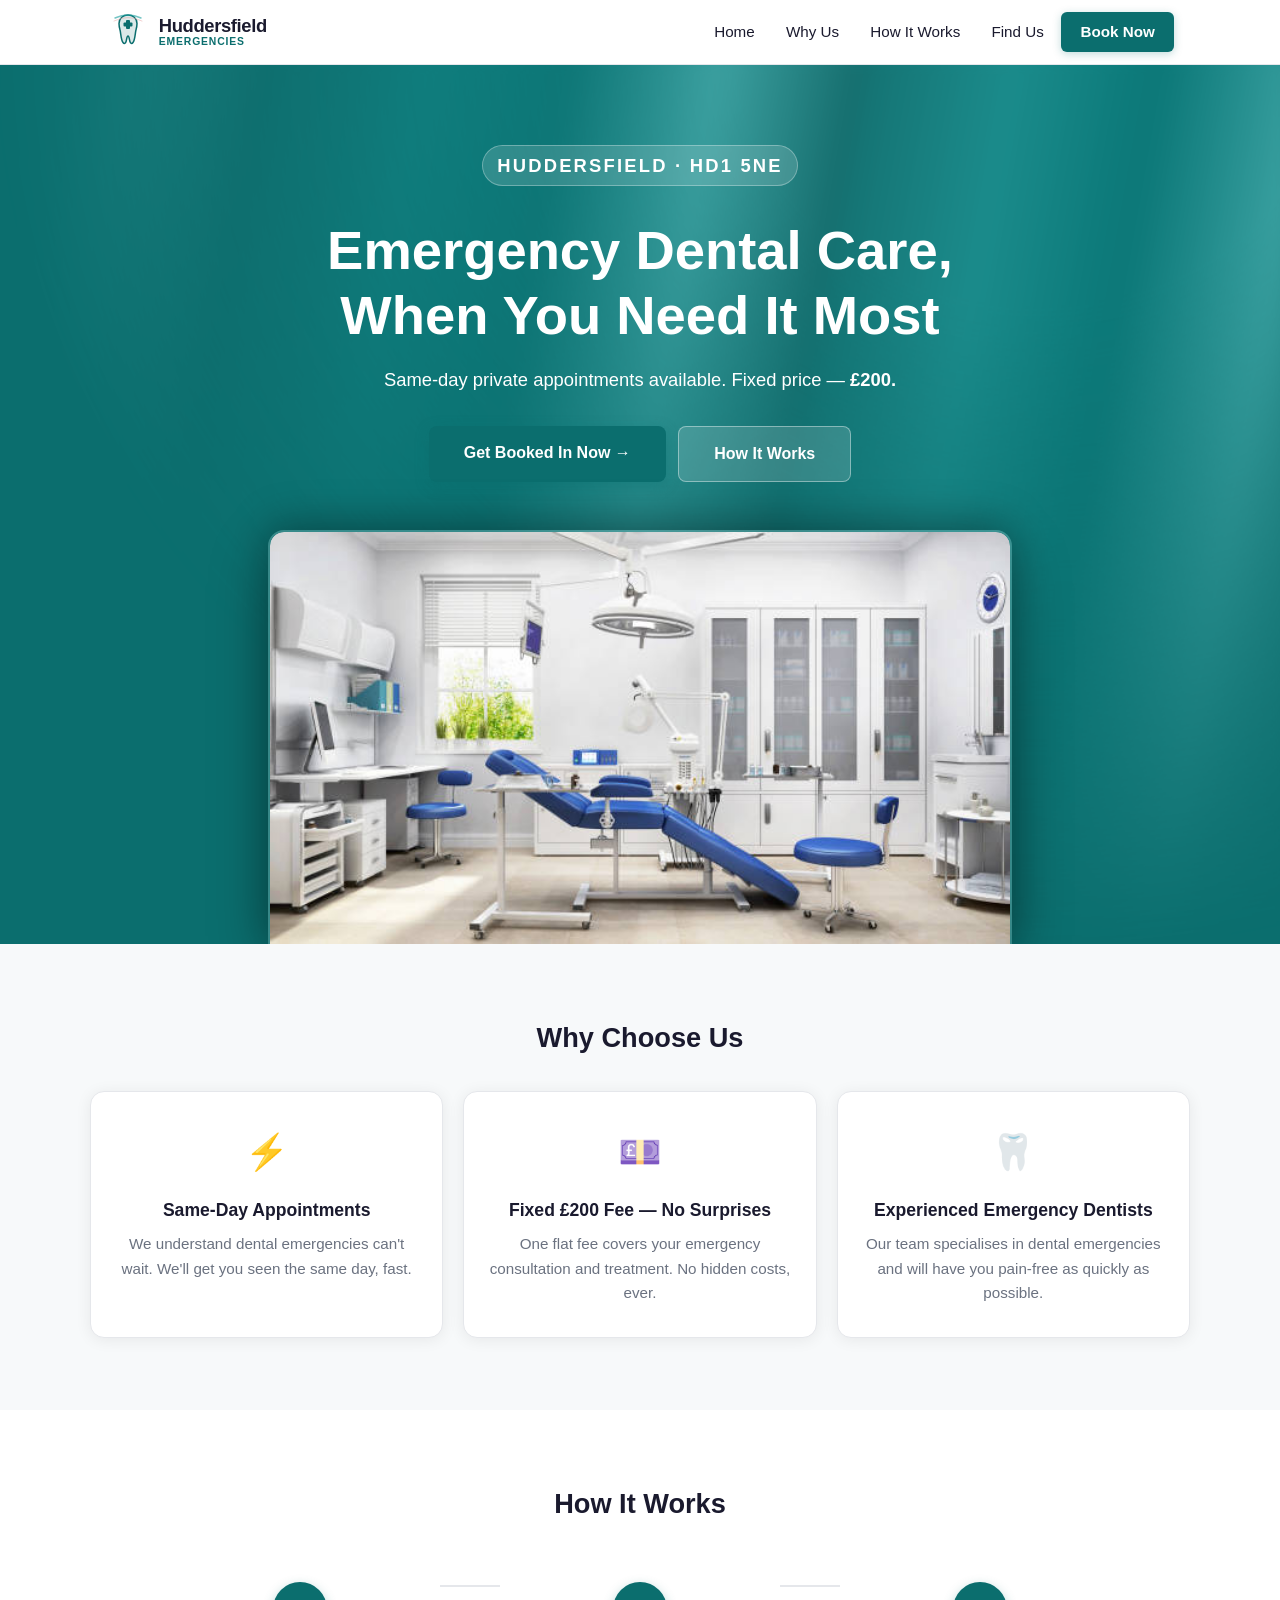
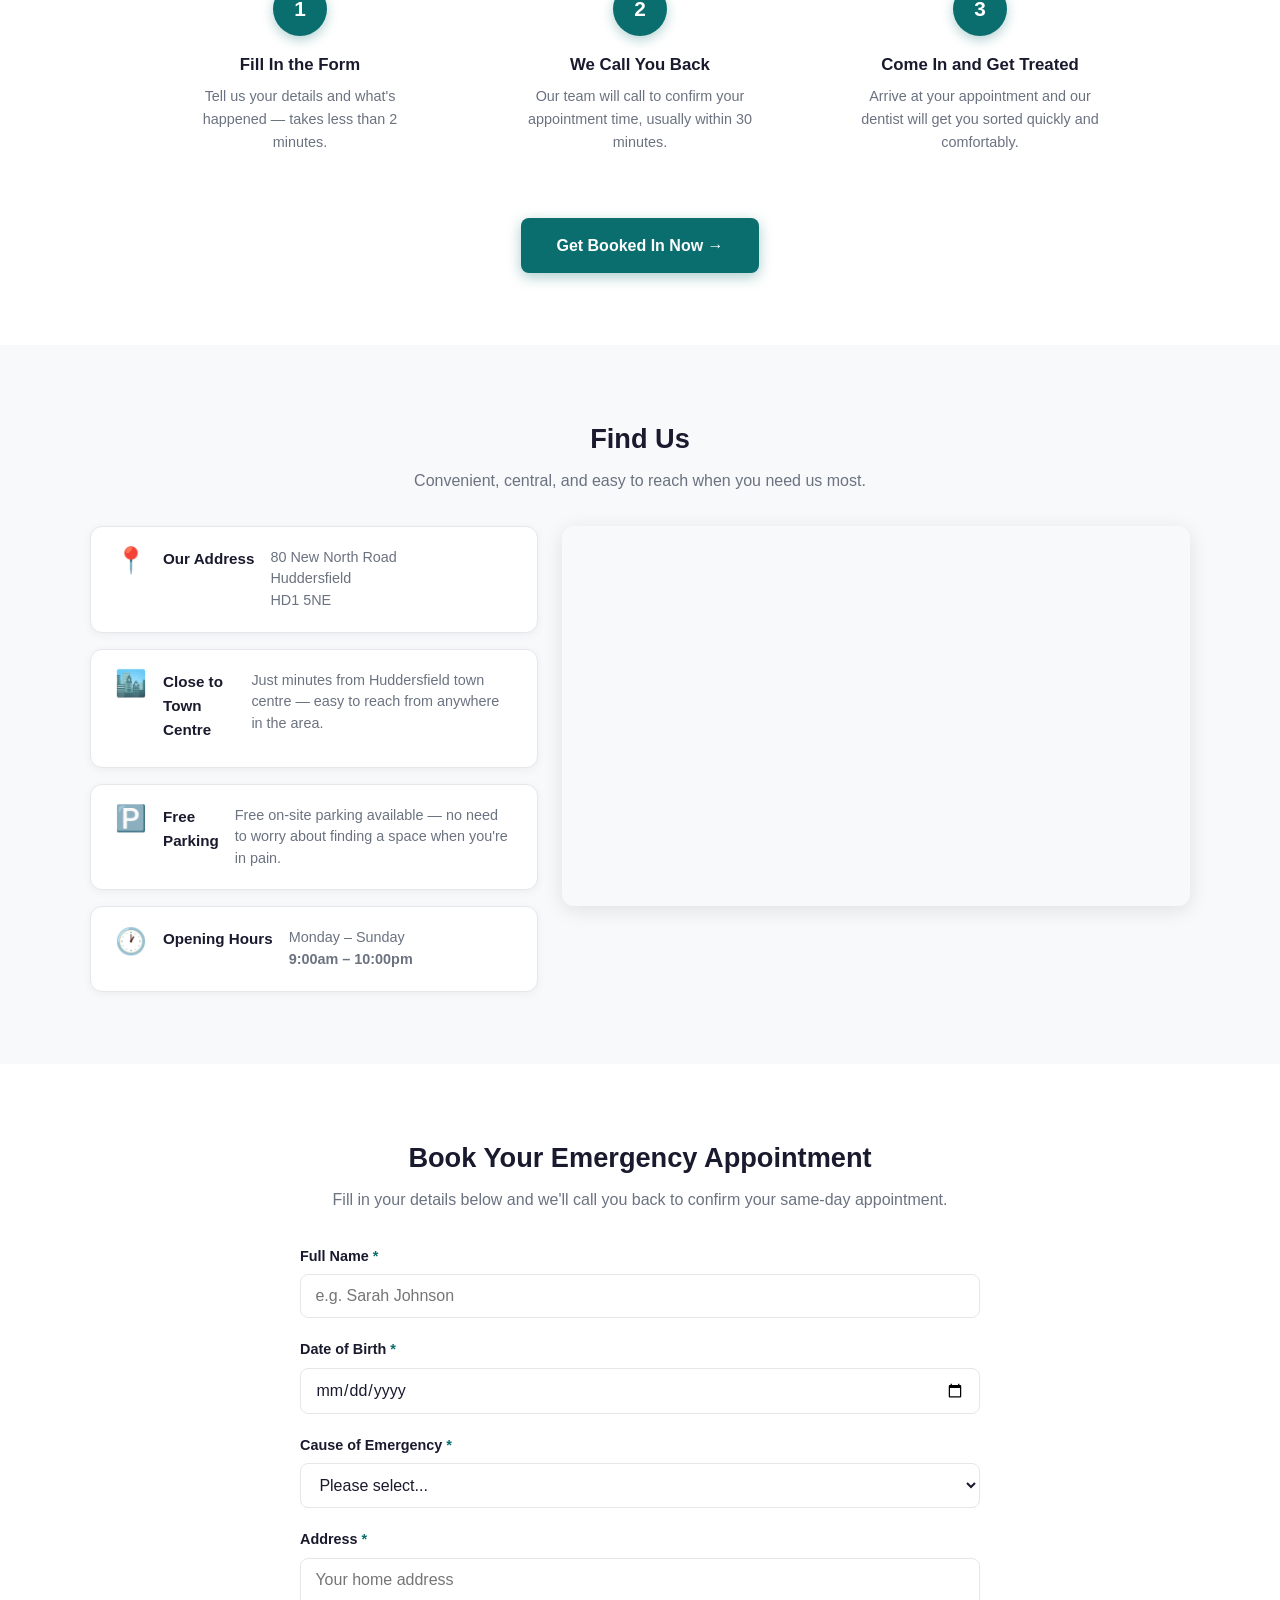
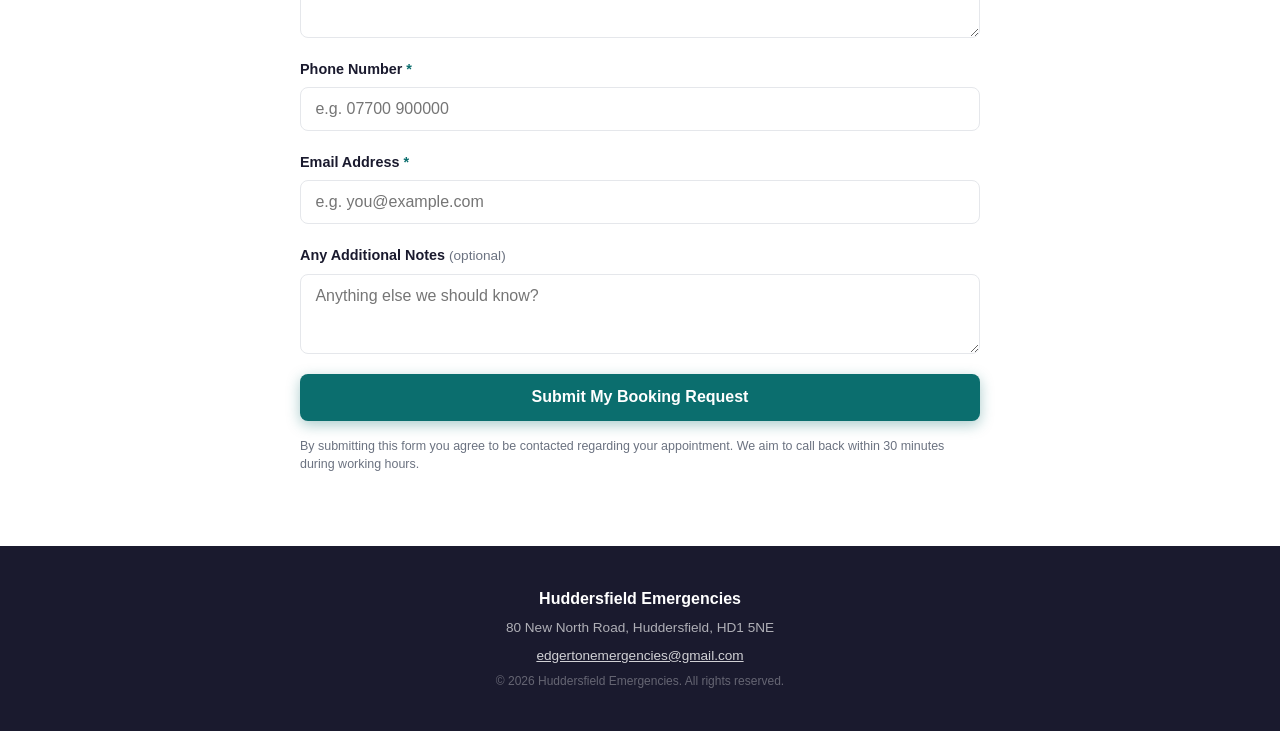
==== index.html @ 837b16f9 "Add Google Analytics G-C5EE9ZNJE4" ====
<!DOCTYPE html>
<html lang="en">
<head>
  <meta charset="UTF-8">
  <meta name="viewport" content="width=device-width, initial-scale=1.0">

  <!-- Primary SEO -->
  <title>Emergency Dentist Huddersfield | Same-Day Appointments | £200 Fixed Fee</title>
  <meta name="description" content="Emergency dentist in Huddersfield available 7 days a week, 9am–10pm. Same-day appointments for toothache, broken teeth, abscesses & more. Fixed £200 fee. Call us now at 80 New North Road, HD1 5NE.">
  <meta name="keywords" content="emergency dentist Huddersfield, toothache Huddersfield, dental emergency Huddersfield, same day dentist Huddersfield, broken tooth Huddersfield, dentist open late Huddersfield, private dentist Huddersfield, dental abscess Huddersfield, dentist weekend Huddersfield, HD1 dentist">
  <meta name="robots" content="index, follow">
  <link rel="canonical" href="https://huddersfieldemergencies.co.uk/">

  <!-- Open Graph (social sharing) -->
  <meta property="og:type" content="website">
  <meta property="og:title" content="Emergency Dentist Huddersfield | Same-Day | £200 Fixed Fee">
  <meta property="og:description" content="Same-day emergency dental appointments in Huddersfield. Open 7 days, 9am–10pm. Fixed £200 fee — no hidden costs. Book online now.">
  <meta property="og:url" content="https://huddersfieldemergencies.co.uk/">
  <meta property="og:site_name" content="Huddersfield Emergencies">
  <meta property="og:locale" content="en_GB">

  <!-- Schema.org structured data — helps Google show rich results -->
  <script type="application/ld+json">
  {
    "@context": "https://schema.org",
    "@type": "Dentist",
    "name": "Huddersfield Emergencies",
    "description": "Same-day private emergency dental appointments in Huddersfield. Fixed £200 fee. Open 7 days a week, 9am to 10pm.",
    "url": "https://huddersfieldemergencies.co.uk",
    "telephone": "",
    "email": "edgertonemergencies@gmail.com",
    "priceRange": "£200",
    "address": {
      "@type": "PostalAddress",
      "streetAddress": "80 New North Road",
      "addressLocality": "Huddersfield",
      "postalCode": "HD1 5NE",
      "addressCountry": "GB"
    },
    "geo": {
      "@type": "GeoCoordinates",
      "latitude": 53.6481,
      "longitude": -1.7837
    },
    "openingHoursSpecification": [
      {
        "@type": "OpeningHoursSpecification",
        "dayOfWeek": ["Monday","Tuesday","Wednesday","Thursday","Friday","Saturday","Sunday"],
        "opens": "09:00",
        "closes": "22:00"
      }
    ],
    "areaServed": {
      "@type": "City",
      "name": "Huddersfield"
    },
    "medicalSpecialty": "Dentistry",
    "availableService": [
      {"@type": "MedicalTherapy", "name": "Emergency Dental Appointment"},
      {"@type": "MedicalTherapy", "name": "Toothache Treatment"},
      {"@type": "MedicalTherapy", "name": "Broken Tooth Repair"},
      {"@type": "MedicalTherapy", "name": "Dental Abscess Treatment"},
      {"@type": "MedicalTherapy", "name": "Lost Filling Replacement"},
      {"@type": "MedicalTherapy", "name": "Knocked Out Tooth Treatment"}
    ]
  }
  </script>

  <!-- Google Analytics -->
  <script async src="https://www.googletagmanager.com/gtag/js?id=G-C5EE9ZNJE4"></script>
  <script>
    window.dataLayer = window.dataLayer || [];
    function gtag(){dataLayer.push(arguments);}
    gtag('js', new Date());
    gtag('config', 'G-C5EE9ZNJE4');
  </script>

  <link rel="stylesheet" href="css/style.css">
</head>
<body>

  <!-- STICKY NAV -->
  <header class="site-nav" id="site-nav">
    <div class="nav-inner">
      <a href="#home" class="nav-logo" aria-label="Huddersfield Emergencies home">
        <span class="logo-mark" aria-hidden="true">
          <svg width="44" height="44" viewBox="0 0 44 44" fill="none" xmlns="http://www.w3.org/2000/svg">
            <path d="M22 5C17.2 5 13 8.2 13 13.5C13 16.5 13.6 18.4 14.2 20.8C14.8 23.2 15 30 17 32.5C18.2 34.1 19.5 33.5 20.1 31.5C20.7 29.5 20.8 26 22 26C23.2 26 23.3 29.5 23.9 31.5C24.5 33.5 25.8 34.1 27 32.5C29 30 29.2 23.2 29.8 20.8C30.4 18.4 31 16.5 31 13.5C31 8.2 26.8 5 22 5Z" fill="#0B6E6E" opacity="0.15"/>
            <path d="M22 5C17.2 5 13 8.2 13 13.5C13 16.5 13.6 18.4 14.2 20.8C14.8 23.2 15 30 17 32.5C18.2 34.1 19.5 33.5 20.1 31.5C20.7 29.5 20.8 26 22 26C23.2 26 23.3 29.5 23.9 31.5C24.5 33.5 25.8 34.1 27 32.5C29 30 29.2 23.2 29.8 20.8C30.4 18.4 31 16.5 31 13.5C31 8.2 26.8 5 22 5Z" stroke="#0B6E6E" stroke-width="1.5" stroke-linejoin="round" fill="none"/>
            <rect x="20" y="10" width="4" height="9" rx="1" fill="#0B6E6E"/>
            <rect x="17.5" y="12.5" width="9" height="4" rx="1" fill="#0B6E6E"/>
            <path d="M9 8 Q22 2 35 8" stroke="#1a9e9e" stroke-width="1.5" fill="none" stroke-linecap="round" opacity="0.6"/>
            <path d="M8 11 Q22 4 36 11" stroke="#e8a4a4" stroke-width="1" fill="none" stroke-linecap="round" opacity="0.5"/>
          </svg>
        </span>
        <span class="logo-text">
          <span class="logo-main">Huddersfield</span>
          <span class="logo-sub">Emergencies</span>
        </span>
      </a>
      <button class="hamburger" aria-label="Open menu" aria-expanded="false" aria-controls="nav-links">
        <span></span><span></span><span></span>
      </button>
      <nav id="nav-links" class="nav-links" aria-label="Main navigation">
        <ul>
          <li><a href="#home">Home</a></li>
          <li><a href="#why-us">Why Us</a></li>
          <li><a href="#how-it-works">How It Works</a></li>
          <li><a href="#find-us">Find Us</a></li>
          <li><a href="#book" class="nav-cta">Book Now</a></li>
        </ul>
      </nav>
    </div>
  </header>

  <!-- HERO -->
  <section class="hero" id="home" aria-labelledby="hero-heading">
    <div class="aurora" aria-hidden="true"></div>
    <div class="hero-content">
      <p class="hero-badge hero-anim hero-anim--1">Huddersfield · HD1 5NE</p>
      <h1 id="hero-heading" class="hero-anim hero-anim--2">Emergency Dental Care,<br>When You Need It Most</h1>
      <p class="hero-anim hero-anim--3">Same-day private appointments available. Fixed price — <strong>£200.</strong></p>
      <div class="hero-actions hero-anim hero-anim--4">
        <a href="#book" class="btn-primary">Get Booked In Now →</a>
        <a href="#how-it-works" class="btn-secondary">How It Works</a>
      </div>
      <div class="hero-preview hero-anim hero-anim--5" aria-hidden="true">
        <div class="hero-preview-inner">
          <img src="clinic.jpg.jpg" alt="" class="hero-preview-img" loading="eager">
          <div class="hero-preview-fade"></div>
        </div>
      </div>
    </div>
  </section>

  <!-- WHY CHOOSE US -->
  <section class="section bg-light" id="why-us" aria-labelledby="why-heading">
    <div class="container">
      <h2 id="why-heading" class="section-heading">Why Choose Us</h2>
      <div class="card-grid">
        <article class="card">
          <div class="card-icon">⚡</div>
          <h3>Same-Day Appointments</h3>
          <p>We understand dental emergencies can't wait. We'll get you seen the same day, fast.</p>
        </article>
        <article class="card">
          <div class="card-icon">💷</div>
          <h3>Fixed £200 Fee — No Surprises</h3>
          <p>One flat fee covers your emergency consultation and treatment. No hidden costs, ever.</p>
        </article>
        <article class="card">
          <div class="card-icon">🦷</div>
          <h3>Experienced Emergency Dentists</h3>
          <p>Our team specialises in dental emergencies and will have you pain-free as quickly as possible.</p>
        </article>
      </div>
    </div>
  </section>

  <!-- HOW IT WORKS -->
  <section class="section" id="how-it-works" aria-labelledby="how-heading">
    <div class="container">
      <h2 id="how-heading" class="section-heading">How It Works</h2>
      <div class="steps">
        <div class="step">
          <div class="step-number">1</div>
          <h3>Fill In the Form</h3>
          <p>Tell us your details and what's happened — takes less than 2 minutes.</p>
        </div>
        <div class="step-divider" aria-hidden="true"></div>
        <div class="step">
          <div class="step-number">2</div>
          <h3>We Call You Back</h3>
          <p>Our team will call to confirm your appointment time, usually within 30 minutes.</p>
        </div>
        <div class="step-divider" aria-hidden="true"></div>
        <div class="step">
          <div class="step-number">3</div>
          <h3>Come In and Get Treated</h3>
          <p>Arrive at your appointment and our dentist will get you sorted quickly and comfortably.</p>
        </div>
      </div>
      <div class="how-cta">
        <a href="#book" class="btn-primary">Get Booked In Now →</a>
      </div>
    </div>
  </section>

  <!-- FIND US -->
  <section class="section bg-light" id="find-us" aria-labelledby="location-heading">
    <div class="container">
      <h2 id="location-heading" class="section-heading">Find Us</h2>
      <p class="section-sub">Convenient, central, and easy to reach when you need us most.</p>
      <div class="location-grid">
        <div class="location-info">
          <div class="location-card">
            <div class="location-icon">📍</div>
            <h3>Our Address</h3>
            <p>80 New North Road<br>Huddersfield<br>HD1 5NE</p>
          </div>
          <div class="location-card">
            <div class="location-icon">🏙️</div>
            <h3>Close to Town Centre</h3>
            <p>Just minutes from Huddersfield town centre — easy to reach from anywhere in the area.</p>
          </div>
          <div class="location-card">
            <div class="location-icon">🅿️</div>
            <h3>Free Parking</h3>
            <p>Free on-site parking available — no need to worry about finding a space when you're in pain.</p>
          </div>
          <div class="location-card">
            <div class="location-icon">🕐</div>
            <h3>Opening Hours</h3>
            <p>Monday – Sunday<br><strong>9:00am – 10:00pm</strong></p>
          </div>
        </div>
        <div class="location-map">
          <iframe
            src="https://www.google.com/maps/embed?pb=!1m18!1m12!1m3!1d2356.5!2d-1.7837!3d53.6481!2m3!1f0!2f0!3f0!3m2!1i1024!2i768!4f13.1!3m3!1m2!1s0x0%3A0x0!2s80+New+North+Rd%2C+Huddersfield+HD1+5NE!5e0!3m2!1sen!2suk!4v1"
            width="100%"
            height="100%"
            style="border:0;border-radius:12px;"
            allowfullscreen=""
            loading="lazy"
            referrerpolicy="no-referrer-when-downgrade"
            title="Map showing 80 New North Road, Huddersfield HD1 5NE"
            aria-label="Google map of our location at 80 New North Road, Huddersfield">
          </iframe>
        </div>
      </div>
    </div>
  </section>

  <!-- BOOKING FORM -->
  <section class="section" id="book" aria-labelledby="book-heading">
    <div class="container container--narrow">
      <h2 id="book-heading" class="section-heading">Book Your Emergency Appointment</h2>
      <p class="section-sub">Fill in your details below and we'll call you back to confirm your same-day appointment.</p>

      <form class="booking-form" id="booking-form" action="https://formspree.io/f/xkoaqgnz" method="POST" novalidate>
        <input type="hidden" name="_subject" value="New Emergency Dental Booking Request">

        <div class="form-group">
          <label for="full-name">Full Name <span class="required" aria-hidden="true">*</span></label>
          <input type="text" id="full-name" name="full-name" required autocomplete="name" placeholder="e.g. Sarah Johnson">
        </div>

        <div class="form-group">
          <label for="dob">Date of Birth <span class="required" aria-hidden="true">*</span></label>
          <input type="date" id="dob" name="dob" required>
        </div>

        <div class="form-group">
          <label for="emergency-cause">Cause of Emergency <span class="required" aria-hidden="true">*</span></label>
          <select id="emergency-cause" name="emergency-cause" required>
            <option value="" disabled selected>Please select...</option>
            <option value="toothache">Severe Toothache</option>
            <option value="broken">Broken / Chipped Tooth</option>
            <option value="filling">Lost Filling or Crown</option>
            <option value="knocked-out">Knocked Out Tooth</option>
            <option value="abscess">Swollen Jaw or Abscess</option>
            <option value="bleeding">Bleeding Gums</option>
            <option value="other">Other</option>
          </select>
        </div>

        <div class="form-group">
          <label for="address">Address <span class="required" aria-hidden="true">*</span></label>
          <textarea id="address" name="address" required rows="3" placeholder="Your home address"></textarea>
        </div>

        <div class="form-group">
          <label for="phone">Phone Number <span class="required" aria-hidden="true">*</span></label>
          <input type="tel" id="phone" name="phone" required autocomplete="tel" placeholder="e.g. 07700 900000">
        </div>

        <div class="form-group">
          <label for="email">Email Address <span class="required" aria-hidden="true">*</span></label>
          <input type="email" id="email" name="email" required autocomplete="email" placeholder="e.g. you@example.com">
        </div>

        <div class="form-group">
          <label for="notes">Any Additional Notes <span class="optional">(optional)</span></label>
          <textarea id="notes" name="notes" rows="3" placeholder="Anything else we should know?"></textarea>
        </div>

        <button type="submit" class="btn-primary btn-full">Submit My Booking Request</button>

        <p class="form-small-print">By submitting this form you agree to be contacted regarding your appointment. We aim to call back within 30 minutes during working hours.</p>
      </form>

      <div class="form-success" id="form-success" hidden aria-live="polite">
        <div class="success-icon">✅</div>
        <h3>Thank you!</h3>
        <p>We'll call you back shortly to confirm your appointment. See you at 80 New North Road, HD1 5NE.</p>
      </div>
    </div>
  </section>

  <!-- FOOTER -->
  <footer class="site-footer">
    <div class="container">
      <p class="footer-logo">Huddersfield Emergencies</p>
      <p>80 New North Road, Huddersfield, HD1 5NE</p>
      <p><a href="mailto:edgertonemergencies@gmail.com">edgertonemergencies@gmail.com</a></p>
      <p class="footer-copy">© 2026 Huddersfield Emergencies. All rights reserved.</p>
    </div>
  </footer>

  <script src="js/main.js"></script>
</body>
</html>
---- css/style.css ----
/* ===================================================
   Edgerton Dental Emergencies — Stylesheet
   Mobile-first, no build tools
   =================================================== */

:root {
  --teal:        #0B6E6E;
  --teal-light:  #0E8A8A;
  --teal-dark:   #095858;
  --white:       #fff;
  --charcoal:    #1A1A2E;
  --gray:        #6B7280;
  --light:       #F7F9FA;
  --border:      #E5E7EB;
}

/* Reset */
*, *::before, *::after { box-sizing: border-box; margin: 0; padding: 0; }

html { scroll-behavior: smooth; font-size: 16px; }

body {
  font-family: -apple-system, BlinkMacSystemFont, "Segoe UI", Roboto, "Helvetica Neue", Arial, sans-serif;
  color: var(--charcoal);
  background: var(--white);
  line-height: 1.6;
}

a { color: var(--teal); text-decoration: none; }
a:hover { text-decoration: underline; }

img { max-width: 100%; height: auto; display: block; }

/* ---- Sticky Nav ---- */
.site-nav {
  position: sticky;
  top: 0;
  z-index: 100;
  background: var(--white);
  border-bottom: 1px solid var(--border);
  transition: box-shadow 0.2s;
}

.site-nav.scrolled { box-shadow: 0 2px 16px rgba(0,0,0,0.10); }

.nav-inner {
  display: flex;
  align-items: center;
  justify-content: space-between;
  max-width: 1100px;
  margin: 0 auto;
  padding: 0 1rem;
  min-height: 64px;
}

/* ---- Logo ---- */
.nav-logo {
  display: flex;
  align-items: center;
  gap: 0.55rem;
  text-decoration: none;
  flex-shrink: 0;
}

.nav-logo:hover { text-decoration: none; }

.logo-mark {
  display: flex;
  align-items: center;
  flex-shrink: 0;
}

.logo-text {
  display: flex;
  flex-direction: column;
  line-height: 1.1;
}

.logo-main {
  font-size: 1.15rem;
  font-weight: 800;
  color: var(--charcoal);
  letter-spacing: -0.02em;
}

.logo-sub {
  font-size: 0.65rem;
  font-weight: 600;
  color: var(--teal);
  letter-spacing: 0.08em;
  text-transform: uppercase;
}

/* Hamburger */
.hamburger {
  display: flex;
  flex-direction: column;
  justify-content: space-between;
  width: 26px;
  height: 18px;
  background: none;
  border: none;
  cursor: pointer;
  padding: 0;
}

.hamburger span {
  display: block;
  width: 100%;
  height: 2px;
  background: var(--charcoal);
  border-radius: 2px;
  transition: opacity 0.2s;
}

/* Mobile nav */
.nav-links {
  display: none;
  position: absolute;
  top: 64px;
  left: 0;
  right: 0;
  background: var(--white);
  border-bottom: 1px solid var(--border);
  box-shadow: 0 4px 12px rgba(0,0,0,0.08);
}

.site-nav.nav-open .nav-links { display: block; }

.nav-links ul {
  list-style: none;
  display: flex;
  flex-direction: column;
}

.nav-links li a {
  display: block;
  padding: 0.85rem 1.5rem;
  color: var(--charcoal);
  font-size: 0.95rem;
  border-bottom: 1px solid var(--border);
}

.nav-links li a:hover { background: var(--light); text-decoration: none; }

.nav-links li a.nav-cta {
  color: var(--teal);
  font-weight: 700;
}

/* ---- Buttons ---- */
.btn-primary {
  display: inline-block;
  background: var(--teal);
  color: var(--white);
  padding: 0.9rem 2.2rem;
  border-radius: 8px;
  font-size: 1rem;
  font-weight: 700;
  text-decoration: none;
  border: none;
  cursor: pointer;
  transition: background 0.2s, transform 0.15s, box-shadow 0.2s;
  box-shadow: 0 4px 14px rgba(11,110,110,0.35);
}

.btn-primary:hover {
  background: var(--teal-dark);
  text-decoration: none;
  transform: translateY(-2px);
  box-shadow: 0 6px 20px rgba(11,110,110,0.45);
}

.btn-full { width: 100%; text-align: center; }

/* ---- Aurora Hero ---- */
@keyframes aurora-shift {
  0%   { background-position: 0% 50%, 0% 50%; }
  50%  { background-position: 100% 50%, 100% 50%; }
  100% { background-position: 0% 50%, 0% 50%; }
}

@keyframes hero-fade-up {
  from { opacity: 0; transform: translateY(22px); }
  to   { opacity: 1; transform: translateY(0); }
}

.hero {
  position: relative;
  background: var(--teal);
  color: var(--white);
  display: flex;
  align-items: center;
  justify-content: center;
  text-align: center;
  padding: 5rem 1.5rem 0;
  overflow: hidden;
}

.aurora {
  position: absolute;
  inset: -20px;
  background-image:
    repeating-linear-gradient(
      100deg,
      rgba(255,255,255,0.07) 0%,
      rgba(255,255,255,0.07) 7%,
      transparent 10%,
      transparent 12%,
      rgba(255,255,255,0.07) 16%
    ),
    repeating-linear-gradient(
      100deg,
      #0B6E6E 10%,
      #1a9e9e 15%,
      #0d8080 20%,
      #5bc8c8 25%,
      #0a5f5f 30%
    );
  background-size: 300% 300%, 200% 200%;
  animation: aurora-shift 18s ease infinite;
  opacity: 0.55;
  filter: blur(12px);
  mask-image: radial-gradient(ellipse at 80% 0%, black 20%, transparent 70%);
  -webkit-mask-image: radial-gradient(ellipse at 80% 0%, black 20%, transparent 70%);
  pointer-events: none;
}

.hero-content {
  position: relative;
  z-index: 1;
  max-width: 760px;
  width: 100%;
}

/* Staggered fade-up animations */
.hero-anim {
  opacity: 0;
  animation: hero-fade-up 0.6s ease forwards;
}
.hero-anim--1 { animation-delay: 0.05s; }
.hero-anim--2 { animation-delay: 0.2s; }
.hero-anim--3 { animation-delay: 0.35s; }
.hero-anim--4 { animation-delay: 0.5s; }
.hero-anim--5 { animation-delay: 0.65s; }

.hero-badge {
  display: inline-block;
  font-size: 0.75rem;
  font-weight: 700;
  letter-spacing: 0.12em;
  text-transform: uppercase;
  background: rgba(255,255,255,0.15);
  border: 1px solid rgba(255,255,255,0.3);
  border-radius: 999px;
  padding: 0.3rem 0.9rem;
  margin-bottom: 1.25rem;
}

.hero h1 {
  font-size: 2.1rem;
  line-height: 1.2;
  margin-bottom: 1rem;
  font-weight: 800;
}

.hero > .hero-content > p,
.hero-content > p:not(.hero-badge) {
  font-size: 1.15rem;
  opacity: 0.92;
  margin-bottom: 2rem;
}

.hero strong { font-weight: 800; }

.hero-actions {
  display: flex;
  flex-wrap: wrap;
  gap: 0.75rem;
  justify-content: center;
  margin-bottom: 3rem;
}

.btn-secondary {
  display: inline-block;
  background: rgba(255,255,255,0.15);
  color: var(--white);
  padding: 0.9rem 2.2rem;
  border-radius: 8px;
  font-size: 1rem;
  font-weight: 700;
  text-decoration: none;
  border: 1.5px solid rgba(255,255,255,0.4);
  cursor: pointer;
  transition: background 0.2s, transform 0.15s;
  backdrop-filter: blur(4px);
}

.btn-secondary:hover {
  background: rgba(255,255,255,0.25);
  text-decoration: none;
  transform: translateY(-2px);
}

/* Hero preview image */
.hero-preview {
  width: calc(100% + 3rem);
  margin-left: -1.5rem;
  margin-right: -1.5rem;
  padding: 0 1rem;
}

.hero-preview-inner {
  position: relative;
  border: 2px solid rgba(255,255,255,0.18);
  border-bottom: none;
  border-radius: 16px 16px 0 0;
  overflow: hidden;
  box-shadow:
    0 -8px 40px rgba(0,0,0,0.25),
    0 20px 60px rgba(0,0,0,0.3);
}

.hero-preview-img {
  width: 100%;
  height: auto;
  display: block;
  border-radius: 14px 14px 0 0;
}

.hero-preview-fade {
  position: absolute;
  inset-x: 0;
  bottom: 0;
  height: 55%;
  background: linear-gradient(to top, var(--teal) 0%, transparent 100%);
}

/* ---- Sections ---- */
.section { padding: 4.5rem 1rem; }
.bg-light { background: var(--light); }

.container { max-width: 1100px; margin: 0 auto; }
.container--narrow { max-width: 680px; }

.section-heading {
  font-size: 1.7rem;
  font-weight: 800;
  color: var(--charcoal);
  text-align: center;
  margin-bottom: 0.5rem;
}

.section-sub {
  text-align: center;
  color: var(--gray);
  margin-bottom: 2rem;
  font-size: 1rem;
}

/* ---- Cards ---- */
.card-grid {
  display: grid;
  grid-template-columns: 1fr;
  gap: 1.25rem;
  margin-top: 2rem;
}

.card {
  background: var(--white);
  border-radius: 14px;
  padding: 2rem 1.5rem;
  box-shadow: 0 2px 16px rgba(0,0,0,0.07);
  transition: transform 0.2s, box-shadow 0.2s;
  text-align: center;
  border: 1px solid var(--border);
}

.card:hover {
  transform: translateY(-5px);
  box-shadow: 0 10px 28px rgba(0,0,0,0.11);
}

.card-icon { font-size: 2.2rem; margin-bottom: 1rem; }

.card h3 {
  font-size: 1.1rem;
  font-weight: 700;
  margin-bottom: 0.5rem;
  color: var(--charcoal);
}

.card p { color: var(--gray); font-size: 0.95rem; }

/* ---- Steps ---- */
.steps {
  display: flex;
  flex-direction: column;
  align-items: center;
  margin-top: 2rem;
}

.step {
  text-align: center;
  max-width: 280px;
  padding: 1.5rem 1rem;
}

.step-number {
  width: 54px;
  height: 54px;
  background: var(--teal);
  color: var(--white);
  border-radius: 50%;
  display: flex;
  align-items: center;
  justify-content: center;
  font-size: 1.3rem;
  font-weight: 800;
  margin: 0 auto 1rem;
  box-shadow: 0 4px 12px rgba(11,110,110,0.3);
}

.step h3 {
  font-size: 1.05rem;
  font-weight: 700;
  margin-bottom: 0.4rem;
  color: var(--charcoal);
}

.step p { color: var(--gray); font-size: 0.9rem; }

.step-divider {
  width: 2px;
  height: 36px;
  background: var(--border);
}

.how-cta { text-align: center; margin-top: 2.5rem; }

/* ---- Location Section ---- */
.location-grid {
  display: grid;
  grid-template-columns: 1fr;
  gap: 1.5rem;
  margin-top: 2rem;
}

.location-info {
  display: flex;
  flex-direction: column;
  gap: 1rem;
}

.location-card {
  background: var(--white);
  border: 1px solid var(--border);
  border-radius: 12px;
  padding: 1.25rem 1.5rem;
  display: flex;
  align-items: flex-start;
  gap: 1rem;
  box-shadow: 0 2px 10px rgba(0,0,0,0.05);
}

.location-icon {
  font-size: 1.6rem;
  flex-shrink: 0;
  line-height: 1;
  margin-top: 0.1rem;
}

.location-card h3 {
  font-size: 0.95rem;
  font-weight: 700;
  color: var(--charcoal);
  margin-bottom: 0.25rem;
}

.location-card p {
  font-size: 0.9rem;
  color: var(--gray);
  line-height: 1.5;
}

.location-map {
  height: 320px;
  border-radius: 12px;
  overflow: hidden;
  box-shadow: 0 4px 20px rgba(0,0,0,0.1);
}

.location-map iframe { display: block; }

/* ---- Booking Form ---- */
.booking-form { margin-top: 2rem; }

.form-group {
  display: flex;
  flex-direction: column;
  margin-bottom: 1.25rem;
}

.form-group label {
  font-size: 0.9rem;
  font-weight: 600;
  color: var(--charcoal);
  margin-bottom: 0.4rem;
}

.required { color: var(--teal); }
.optional { color: var(--gray); font-weight: 400; font-size: 0.85rem; }

.form-group input,
.form-group select,
.form-group textarea {
  border: 1.5px solid var(--border);
  border-radius: 8px;
  padding: 0.75rem 0.9rem;
  font-size: 1rem;
  color: var(--charcoal);
  background: var(--white);
  font-family: inherit;
  transition: border-color 0.15s, box-shadow 0.15s;
  width: 100%;
}

.form-group input:focus,
.form-group select:focus,
.form-group textarea:focus {
  outline: none;
  border-color: var(--teal);
  box-shadow: 0 0 0 3px rgba(11,110,110,0.12);
}

.form-group textarea { resize: vertical; }

.form-small-print {
  font-size: 0.78rem;
  color: var(--gray);
  margin-top: 1rem;
  line-height: 1.5;
}

/* Success message */
.form-success {
  text-align: center;
  padding: 3rem 1rem;
}

.success-icon { font-size: 3rem; margin-bottom: 1rem; }

.form-success h3 {
  font-size: 1.5rem;
  font-weight: 700;
  color: var(--teal);
  margin-bottom: 0.5rem;
}

.form-success p { color: var(--gray); }

/* ---- Footer ---- */
.site-footer {
  background: var(--charcoal);
  color: rgba(255,255,255,0.65);
  text-align: center;
  padding: 2.5rem 1rem;
  font-size: 0.85rem;
}

.footer-logo {
  font-size: 1rem;
  font-weight: 700;
  color: var(--white);
  margin-bottom: 0.35rem;
}

.site-footer p + p { margin-top: 0.35rem; }

.footer-copy {
  margin-top: 1rem;
  font-size: 0.75rem;
  opacity: 0.5;
}

.site-footer a {
  color: rgba(255,255,255,0.8);
  text-decoration: underline;
}

.site-footer a:hover { color: var(--white); }

/* =========================================
   Desktop — min-width: 768px
   ========================================= */
@media (min-width: 768px) {

  .hamburger { display: none; }

  .nav-links {
    display: block;
    position: static;
    border: none;
    box-shadow: none;
    background: transparent;
  }

  .nav-links ul {
    flex-direction: row;
    align-items: center;
    gap: 0.25rem;
  }

  .nav-links li a {
    padding: 0.5rem 0.85rem;
    border: none;
    border-radius: 6px;
  }

  .nav-links li a:hover { background: var(--light); }

  .nav-links li a.nav-cta {
    background: var(--teal);
    color: var(--white);
    padding: 0.5rem 1.2rem;
    border-radius: 6px;
    box-shadow: 0 2px 8px rgba(11,110,110,0.25);
  }

  .nav-links li a.nav-cta:hover { background: var(--teal-dark); }

  .hero h1 { font-size: 3.4rem; }

  .hero-preview {
    width: calc(100% + 3rem);
    padding: 0 2rem;
  }

  .card-grid { grid-template-columns: repeat(3, 1fr); }

  .location-grid {
    grid-template-columns: 1fr 1.4fr;
    align-items: start;
  }

  .location-map { height: 380px; }

  .steps {
    flex-direction: row;
    align-items: flex-start;
    justify-content: center;
  }

  .step-divider {
    width: 60px;
    height: 2px;
    margin-top: 27px;
    align-self: flex-start;
  }
}
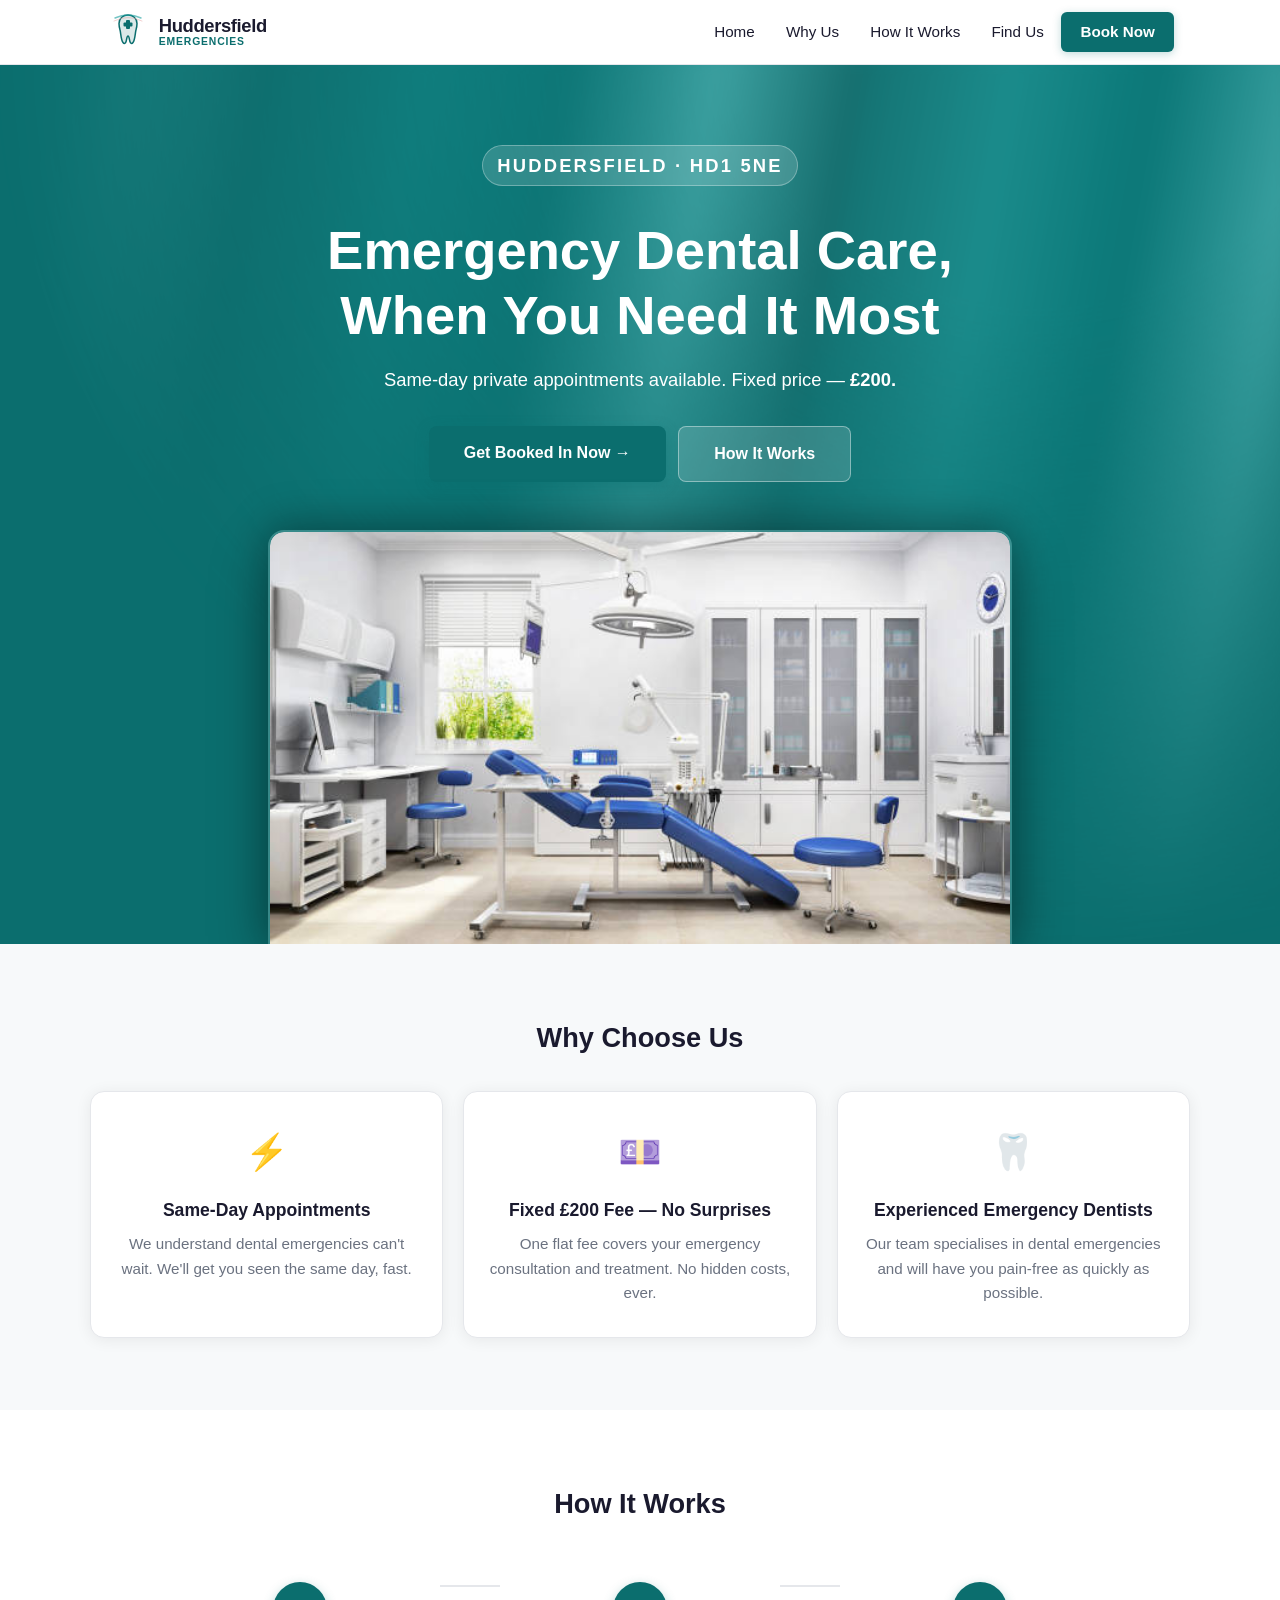
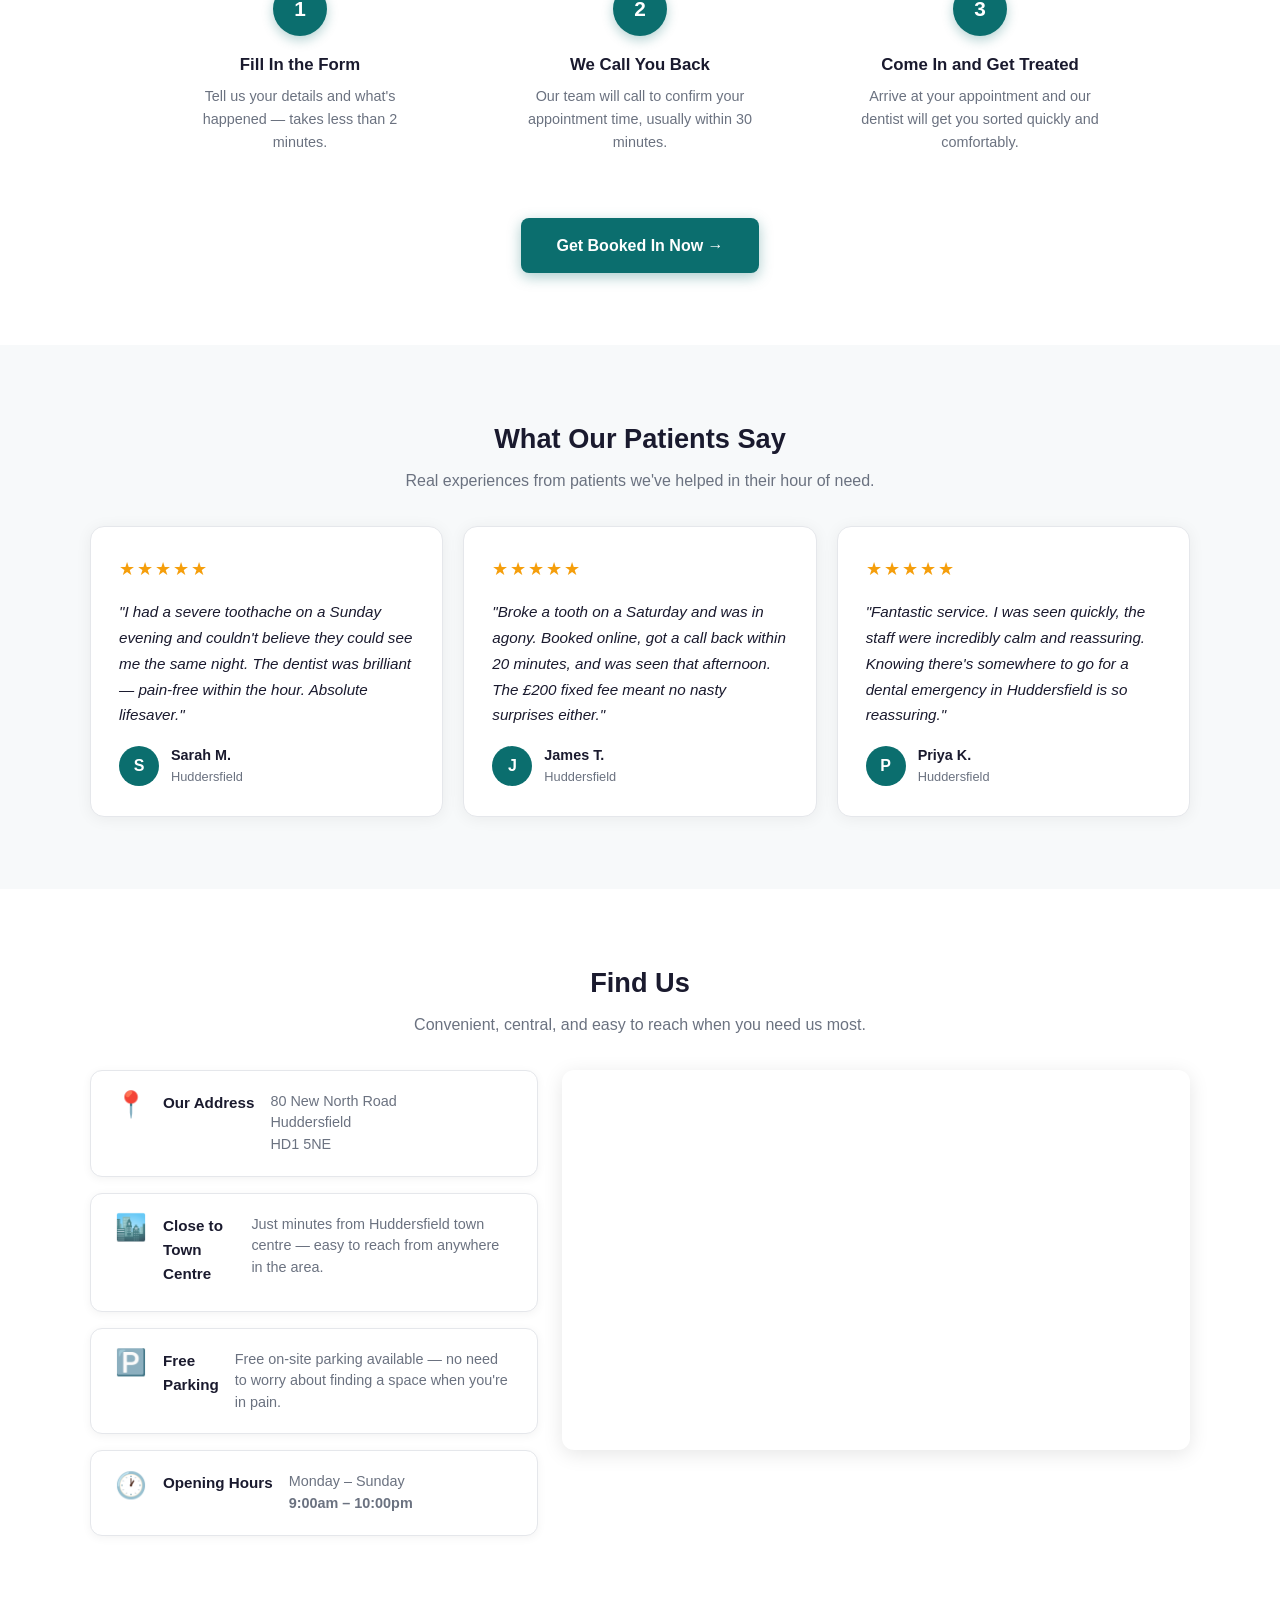
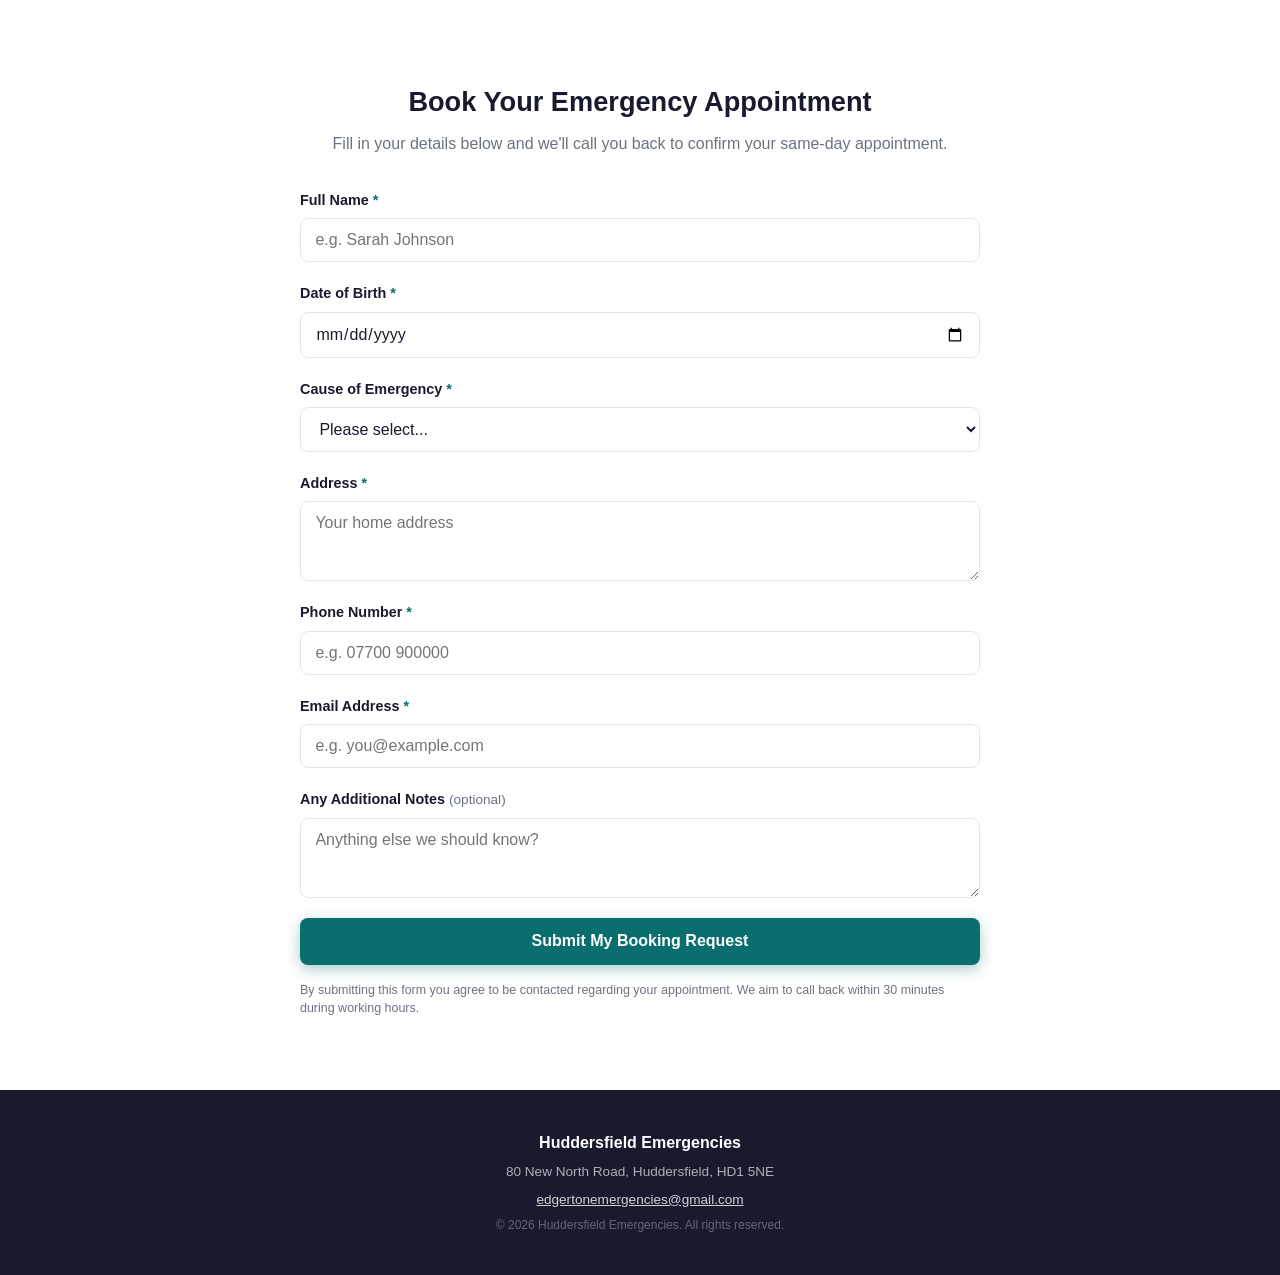
==== commit 0a5ea455: "Add patient reviews section with star ratings and CSS" ====
--- a/index.html
+++ b/index.html
@@ -67,12 +67,12 @@
   </script>
 
   <!-- Google Analytics -->
-  <script async src="https://www.googletagmanager.com/gtag/js?id=G-C5EE9ZNJE4"></script>
+  <script async src="https://www.googletagmanager.com/gtag/js?id=G-0R1780LKQJ"></script>
   <script>
     window.dataLayer = window.dataLayer || [];
     function gtag(){dataLayer.push(arguments);}
     gtag('js', new Date());
-    gtag('config', 'G-C5EE9ZNJE4');
+    gtag('config', 'G-0R1780LKQJ');
   </script>
 
   <link rel="stylesheet" href="css/style.css">
@@ -186,9 +186,55 @@
     </div>
   </section>
 
+  <!-- REVIEWS -->
+  <section class="section bg-light" id="reviews" aria-labelledby="reviews-heading">
+    <div class="container">
+      <h2 id="reviews-heading" class="section-heading">What Our Patients Say</h2>
+      <p class="section-sub">Real experiences from patients we've helped in their hour of need.</p>
+      <div class="reviews-grid">
+
+        <article class="review-card">
+          <div class="review-stars" aria-label="5 stars">★★★★★</div>
+          <p class="review-text">"I had a severe toothache on a Sunday evening and couldn't believe they could see me the same night. The dentist was brilliant — pain-free within the hour. Absolute lifesaver."</p>
+          <div class="review-author">
+            <div class="review-avatar">S</div>
+            <div>
+              <p class="review-name">Sarah M.</p>
+              <p class="review-location">Huddersfield</p>
+            </div>
+          </div>
+        </article>
+
+        <article class="review-card">
+          <div class="review-stars" aria-label="5 stars">★★★★★</div>
+          <p class="review-text">"Broke a tooth on a Saturday and was in agony. Booked online, got a call back within 20 minutes, and was seen that afternoon. The £200 fixed fee meant no nasty surprises either."</p>
+          <div class="review-author">
+            <div class="review-avatar">J</div>
+            <div>
+              <p class="review-name">James T.</p>
+              <p class="review-location">Huddersfield</p>
+            </div>
+          </div>
+        </article>
+
+        <article class="review-card">
+          <div class="review-stars" aria-label="5 stars">★★★★★</div>
+          <p class="review-text">"Fantastic service. I was seen quickly, the staff were incredibly calm and reassuring. Knowing there's somewhere to go for a dental emergency in Huddersfield is so reassuring."</p>
+          <div class="review-author">
+            <div class="review-avatar">P</div>
+            <div>
+              <p class="review-name">Priya K.</p>
+              <p class="review-location">Huddersfield</p>
+            </div>
+          </div>
+        </article>
+
+      </div>
+    </div>
+  </section>
+
   <!-- FIND US -->
-  <section class="section bg-light" id="find-us" aria-labelledby="location-heading">
-    <div class="container">
+  <section class="section" id="find-us" aria-labelledby="location-heading">    <div class="container">
       <h2 id="location-heading" class="section-heading">Find Us</h2>
       <p class="section-sub">Convenient, central, and easy to reach when you need us most.</p>
       <div class="location-grid">
--- a/css/style.css
+++ b/css/style.css
@@ -392,6 +392,70 @@
 
 .card p { color: var(--gray); font-size: 0.95rem; }
 
+/* ---- Reviews ---- */
+.reviews-grid {
+  display: grid;
+  grid-template-columns: 1fr;
+  gap: 1.25rem;
+  margin-top: 2rem;
+}
+
+.review-card {
+  background: var(--white);
+  border: 1px solid var(--border);
+  border-radius: 14px;
+  padding: 1.75rem;
+  box-shadow: 0 2px 16px rgba(0,0,0,0.06);
+  display: flex;
+  flex-direction: column;
+  gap: 1rem;
+}
+
+.review-stars {
+  color: #F59E0B;
+  font-size: 1.1rem;
+  letter-spacing: 2px;
+}
+
+.review-text {
+  color: var(--charcoal);
+  font-size: 0.95rem;
+  line-height: 1.7;
+  font-style: italic;
+  flex: 1;
+}
+
+.review-author {
+  display: flex;
+  align-items: center;
+  gap: 0.75rem;
+}
+
+.review-avatar {
+  width: 40px;
+  height: 40px;
+  border-radius: 50%;
+  background: var(--teal);
+  color: var(--white);
+  display: flex;
+  align-items: center;
+  justify-content: center;
+  font-weight: 700;
+  font-size: 1rem;
+  flex-shrink: 0;
+}
+
+.review-name {
+  font-weight: 700;
+  font-size: 0.9rem;
+  color: var(--charcoal);
+}
+
+.review-location {
+  font-size: 0.8rem;
+  color: var(--gray);
+}
+
 /* ---- Steps ---- */
 .steps {
   display: flex;
@@ -645,6 +709,8 @@
 
   .location-map { height: 380px; }
 
+  .reviews-grid { grid-template-columns: repeat(3, 1fr); }
+
   .steps {
     flex-direction: row;
     align-items: flex-start;
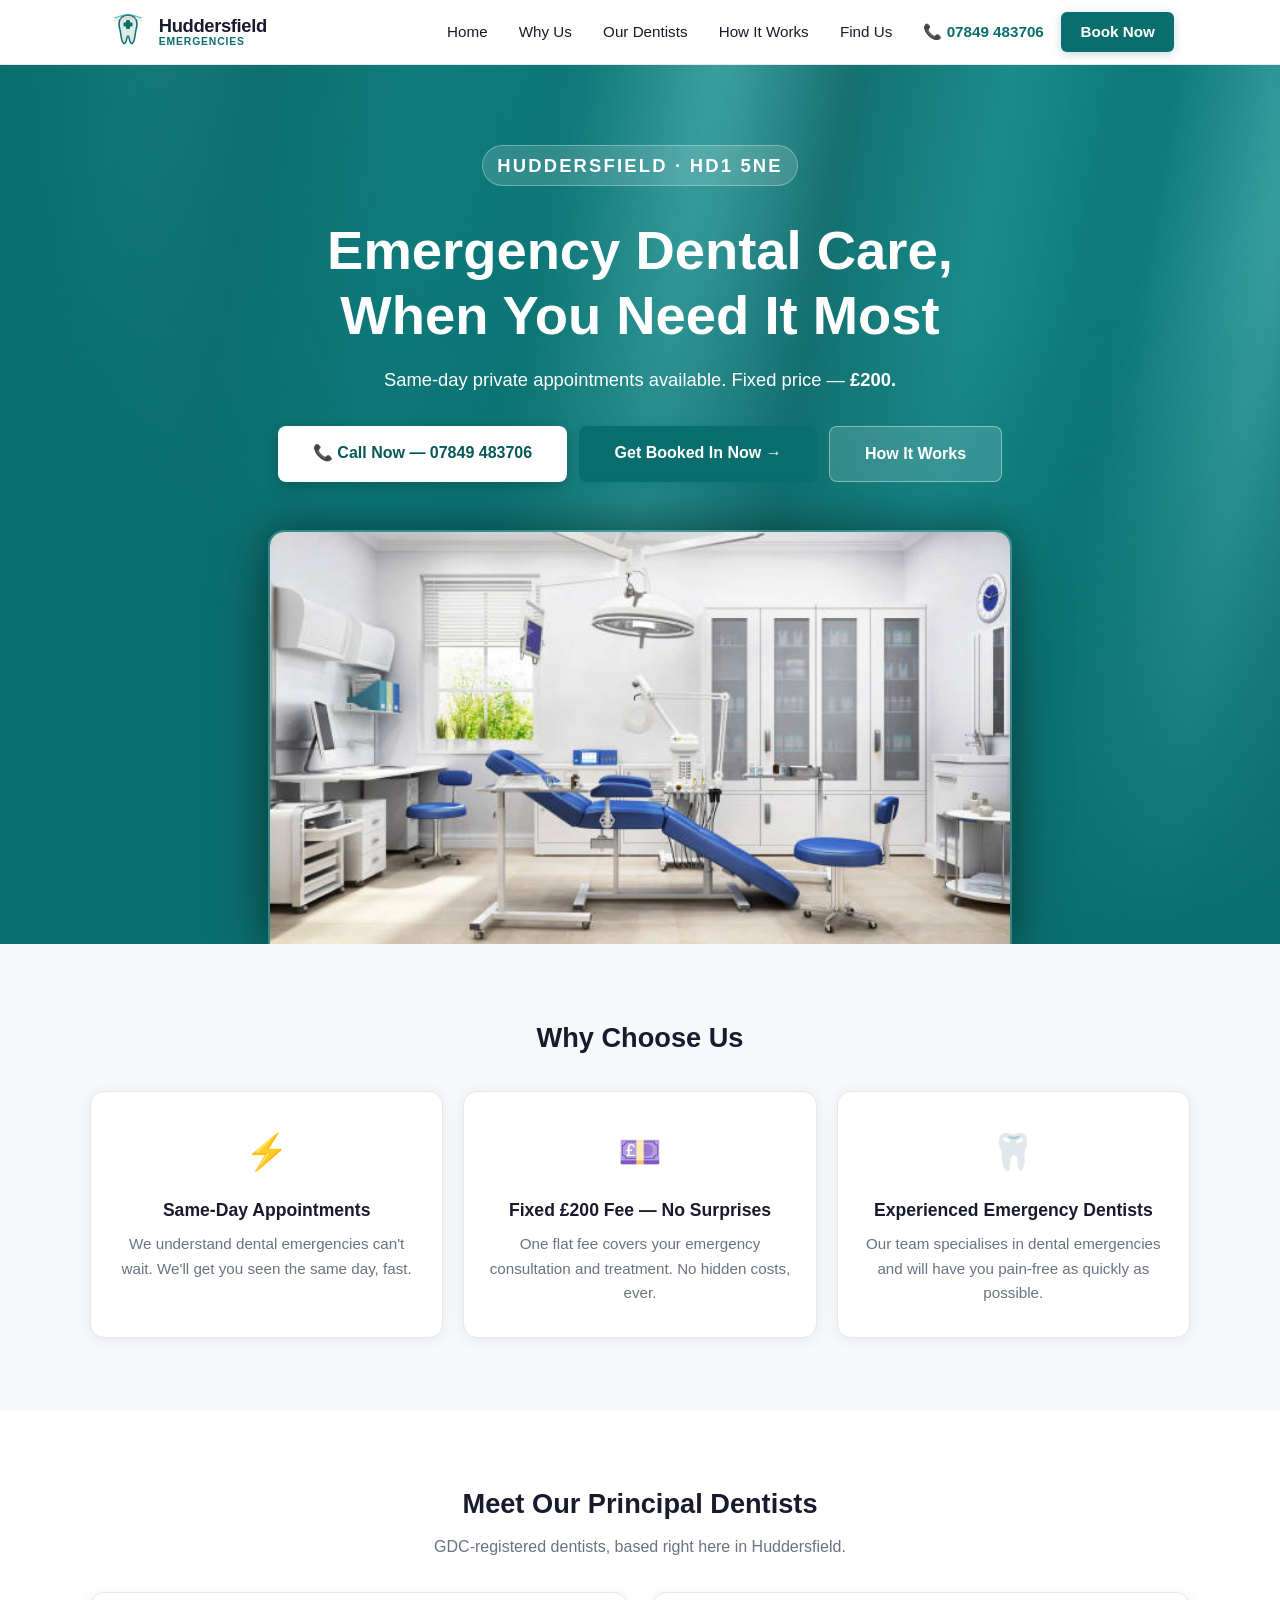
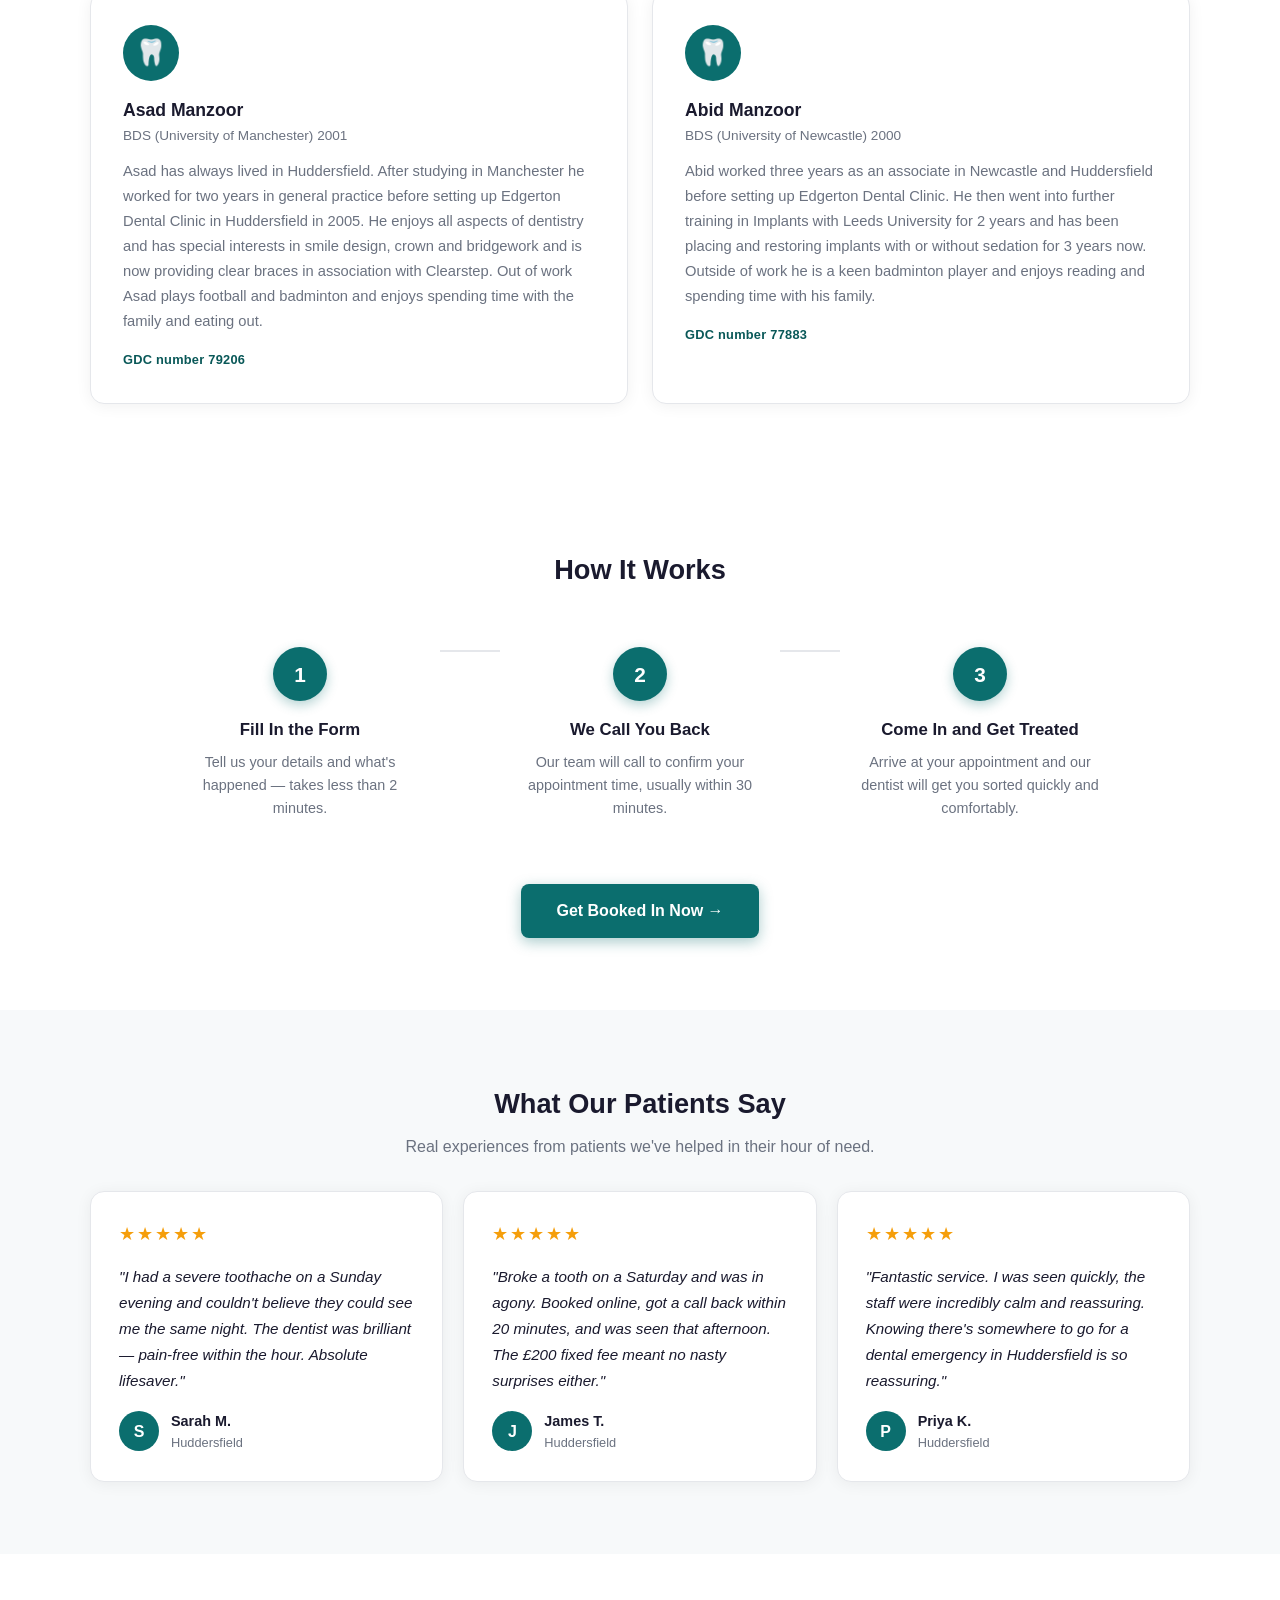
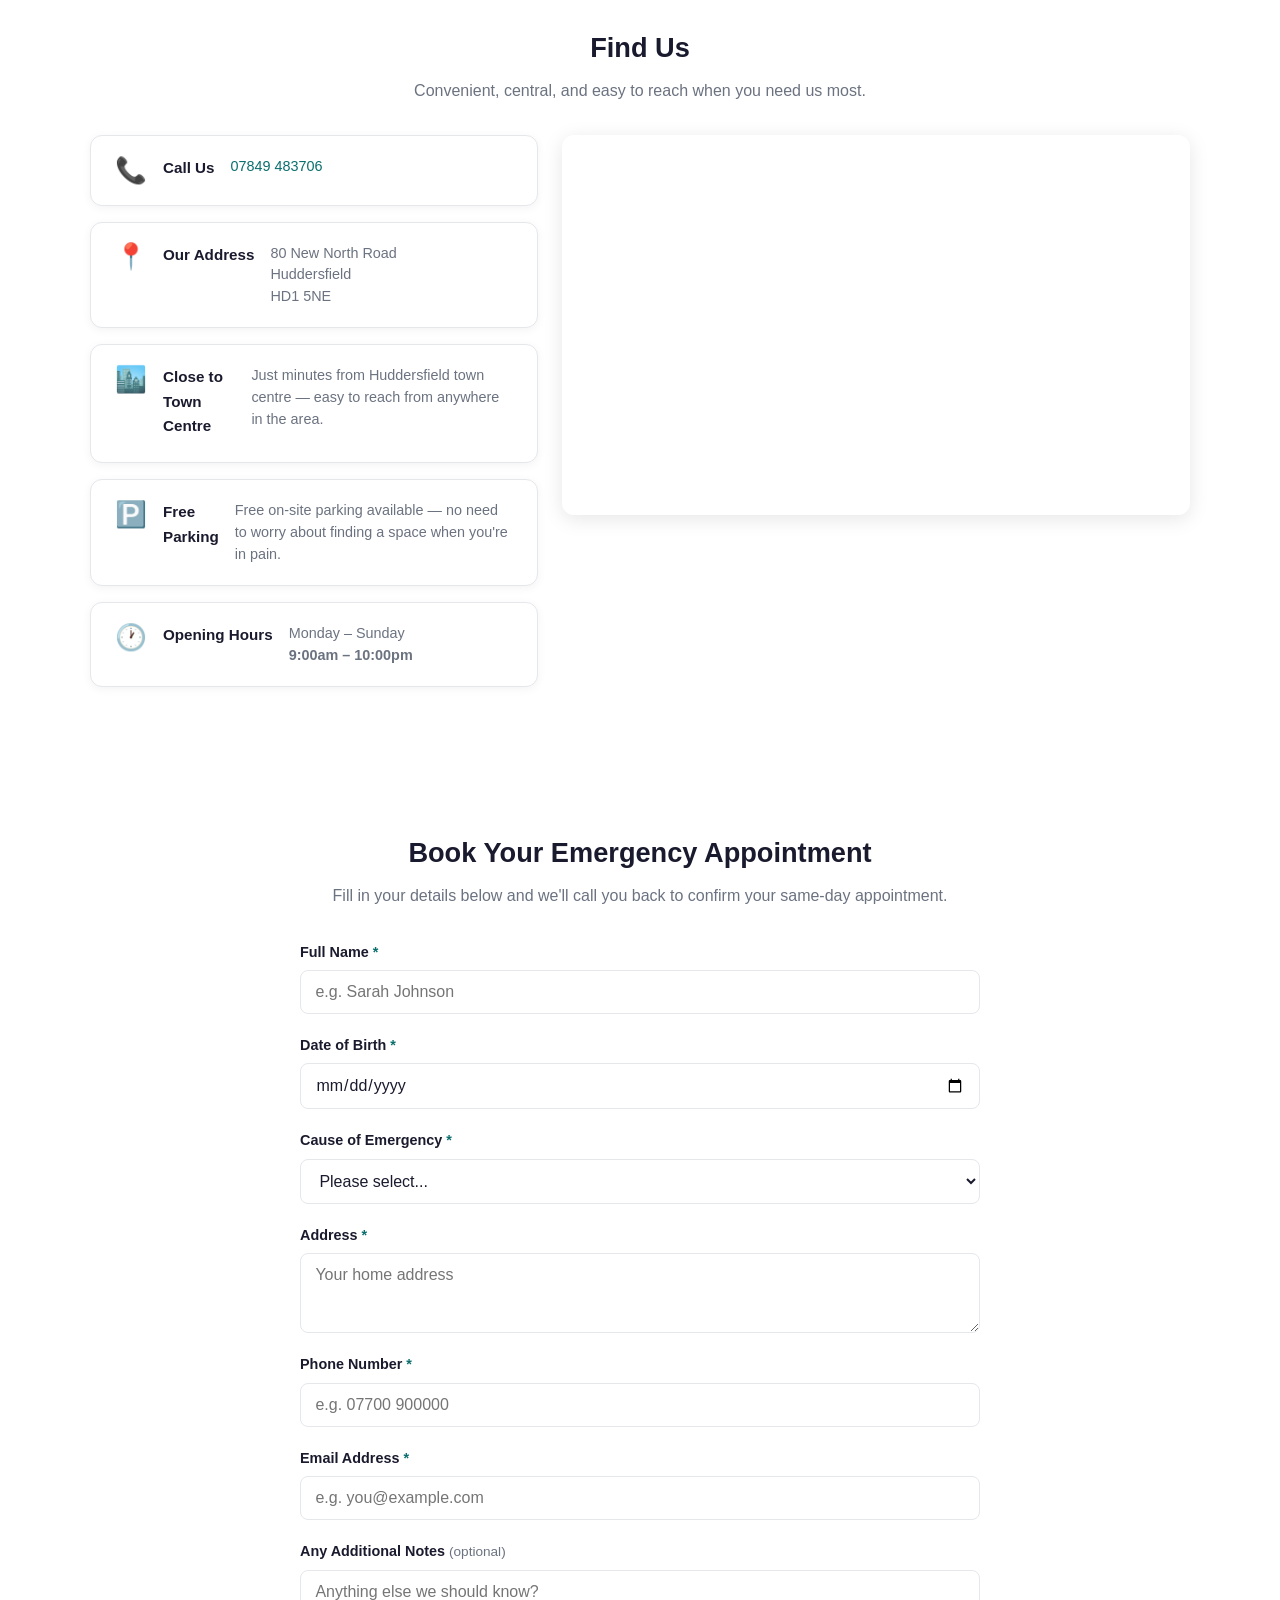
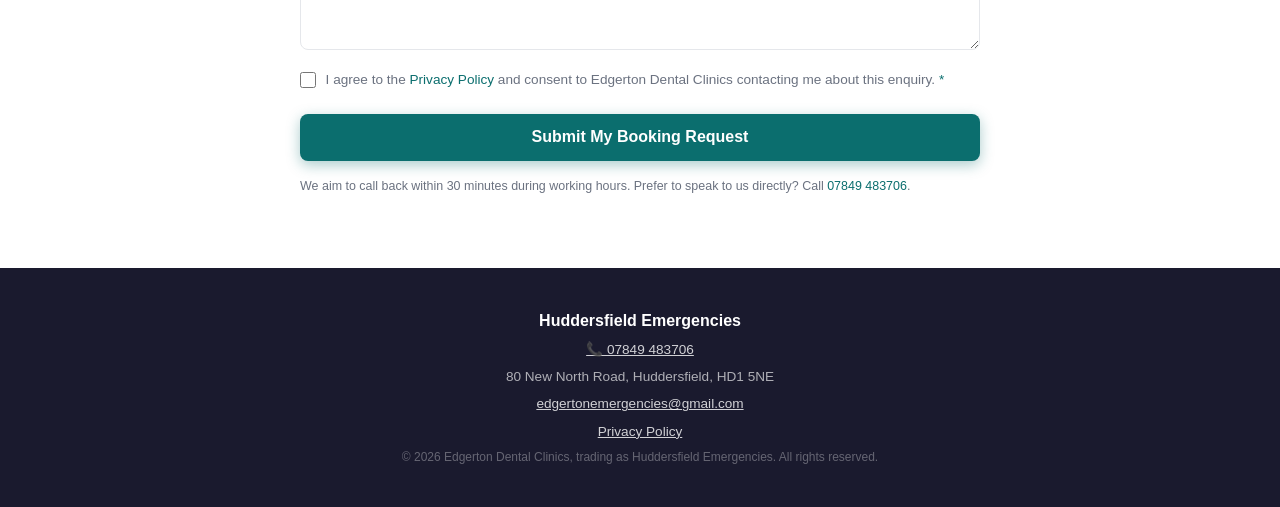
==== commit f2464521: "Add phone number, privacy policy, and dentist credentials Adds a real contact number throughout the " ====
--- a/index.html
+++ b/index.html
@@ -5,19 +5,29 @@
   <meta name="viewport" content="width=device-width, initial-scale=1.0">
 
   <!-- Primary SEO -->
-  <title>Emergency Dentist Huddersfield | Same-Day Appointments | £200 Fixed Fee</title>
-  <meta name="description" content="Emergency dentist in Huddersfield available 7 days a week, 9am–10pm. Same-day appointments for toothache, broken teeth, abscesses & more. Fixed £200 fee. Call us now at 80 New North Road, HD1 5NE.">
+  <title>Emergency Dentist Huddersfield | Same-Day, £200 Fixed Fee</title>
+  <meta name="description" content="Emergency dentist in Huddersfield, open 7 days 9am-10pm. Same-day appointments for toothache, broken teeth & abscesses. Fixed £200 fee. Call 07849 483706.">
   <meta name="keywords" content="emergency dentist Huddersfield, toothache Huddersfield, dental emergency Huddersfield, same day dentist Huddersfield, broken tooth Huddersfield, dentist open late Huddersfield, private dentist Huddersfield, dental abscess Huddersfield, dentist weekend Huddersfield, HD1 dentist">
   <meta name="robots" content="index, follow">
   <link rel="canonical" href="https://huddersfieldemergencies.co.uk/">
+  <link rel="icon" type="image/svg+xml" href="favicon.svg">
+
+  <!-- Security (partial — GitHub Pages can't send these as real response headers, only meta fallbacks) -->
+  <meta http-equiv="Content-Security-Policy" content="default-src 'self'; script-src 'self' 'unsafe-inline' https://www.googletagmanager.com https://www.google-analytics.com; style-src 'self' 'unsafe-inline'; img-src 'self' data:; font-src 'self'; frame-src https://www.google.com; connect-src 'self' https://formspree.io https://www.google-analytics.com https://www.googletagmanager.com https://*.google-analytics.com https://*.analytics.google.com; form-action 'self' https://formspree.io; base-uri 'self'; object-src 'none';">
+  <meta name="referrer" content="strict-origin-when-cross-origin">
 
   <!-- Open Graph (social sharing) -->
   <meta property="og:type" content="website">
   <meta property="og:title" content="Emergency Dentist Huddersfield | Same-Day | £200 Fixed Fee">
   <meta property="og:description" content="Same-day emergency dental appointments in Huddersfield. Open 7 days, 9am–10pm. Fixed £200 fee — no hidden costs. Book online now.">
   <meta property="og:url" content="https://huddersfieldemergencies.co.uk/">
+  <meta property="og:image" content="https://huddersfieldemergencies.co.uk/clinic.jpg">
   <meta property="og:site_name" content="Huddersfield Emergencies">
   <meta property="og:locale" content="en_GB">
+  <meta name="twitter:card" content="summary_large_image">
+  <meta name="twitter:title" content="Emergency Dentist Huddersfield | Same-Day | £200 Fixed Fee">
+  <meta name="twitter:description" content="Same-day emergency dental appointments in Huddersfield. Open 7 days, 9am–10pm. Fixed £200 fee — no hidden costs.">
+  <meta name="twitter:image" content="https://huddersfieldemergencies.co.uk/clinic.jpg">
 
   <!-- Schema.org structured data — helps Google show rich results -->
   <script type="application/ld+json">
@@ -27,7 +37,8 @@
     "name": "Huddersfield Emergencies",
     "description": "Same-day private emergency dental appointments in Huddersfield. Fixed £200 fee. Open 7 days a week, 9am to 10pm.",
     "url": "https://huddersfieldemergencies.co.uk",
-    "telephone": "",
+    "image": "https://huddersfieldemergencies.co.uk/clinic.jpg",
+    "telephone": "+447849483706",
     "email": "edgertonemergencies@gmail.com",
     "priceRange": "£200",
     "address": {
@@ -55,6 +66,22 @@
       "name": "Huddersfield"
     },
     "medicalSpecialty": "Dentistry",
+    "employee": [
+      {
+        "@type": "Person",
+        "name": "Asad Manzoor",
+        "jobTitle": "Principal Dentist",
+        "hasCredential": { "@type": "EducationalOccupationalCredential", "credentialCategory": "BDS, University of Manchester, 2001" },
+        "identifier": { "@type": "PropertyValue", "name": "GDC number", "value": "79206" }
+      },
+      {
+        "@type": "Person",
+        "name": "Abid Manzoor",
+        "jobTitle": "Principal Dentist",
+        "hasCredential": { "@type": "EducationalOccupationalCredential", "credentialCategory": "BDS, University of Newcastle, 2000" },
+        "identifier": { "@type": "PropertyValue", "name": "GDC number", "value": "77883" }
+      }
+    ],
     "availableService": [
       {"@type": "MedicalTherapy", "name": "Emergency Dental Appointment"},
       {"@type": "MedicalTherapy", "name": "Toothache Treatment"},
@@ -105,8 +132,10 @@
         <ul>
           <li><a href="#home">Home</a></li>
           <li><a href="#why-us">Why Us</a></li>
+          <li><a href="#our-dentists">Our Dentists</a></li>
           <li><a href="#how-it-works">How It Works</a></li>
           <li><a href="#find-us">Find Us</a></li>
+          <li><a href="tel:+447849483706" class="nav-call">📞 07849 483706</a></li>
           <li><a href="#book" class="nav-cta">Book Now</a></li>
         </ul>
       </nav>
@@ -121,12 +150,13 @@
       <h1 id="hero-heading" class="hero-anim hero-anim--2">Emergency Dental Care,<br>When You Need It Most</h1>
       <p class="hero-anim hero-anim--3">Same-day private appointments available. Fixed price — <strong>£200.</strong></p>
       <div class="hero-actions hero-anim hero-anim--4">
+        <a href="tel:+447849483706" class="btn-call">📞 Call Now — 07849 483706</a>
         <a href="#book" class="btn-primary">Get Booked In Now →</a>
         <a href="#how-it-works" class="btn-secondary">How It Works</a>
       </div>
       <div class="hero-preview hero-anim hero-anim--5" aria-hidden="true">
         <div class="hero-preview-inner">
-          <img src="clinic.jpg.jpg" alt="" class="hero-preview-img" loading="eager">
+          <img src="clinic.jpg" alt="" class="hero-preview-img" loading="eager">
           <div class="hero-preview-fade"></div>
         </div>
       </div>
@@ -157,6 +187,28 @@
     </div>
   </section>
 
+  <!-- PRINCIPAL DENTISTS -->
+  <section class="section" id="our-dentists" aria-labelledby="dentists-heading">
+    <div class="container">
+      <h2 id="dentists-heading" class="section-heading">Meet Our Principal Dentists</h2>
+      <p class="section-sub">GDC-registered dentists, based right here in Huddersfield.</p>
+      <div class="team-grid">
+        <article class="team-card">
+          <div class="team-avatar" aria-hidden="true">🦷</div>
+          <h3>Asad Manzoor<span class="team-quals">BDS (University of Manchester) 2001</span></h3>
+          <p class="team-bio">Asad has always lived in Huddersfield. After studying in Manchester he worked for two years in general practice before setting up Edgerton Dental Clinic in Huddersfield in 2005. He enjoys all aspects of dentistry and has special interests in smile design, crown and bridgework and is now providing clear braces in association with Clearstep. Out of work Asad plays football and badminton and enjoys spending time with the family and eating out.</p>
+          <p class="team-gdc">GDC number 79206</p>
+        </article>
+        <article class="team-card">
+          <div class="team-avatar" aria-hidden="true">🦷</div>
+          <h3>Abid Manzoor<span class="team-quals">BDS (University of Newcastle) 2000</span></h3>
+          <p class="team-bio">Abid worked three years as an associate in Newcastle and Huddersfield before setting up Edgerton Dental Clinic. He then went into further training in Implants with Leeds University for 2 years and has been placing and restoring implants with or without sedation for 3 years now. Outside of work he is a keen badminton player and enjoys reading and spending time with his family.</p>
+          <p class="team-gdc">GDC number 77883</p>
+        </article>
+      </div>
+    </div>
+  </section>
+
   <!-- HOW IT WORKS -->
   <section class="section" id="how-it-works" aria-labelledby="how-heading">
     <div class="container">
@@ -239,6 +291,11 @@
       <p class="section-sub">Convenient, central, and easy to reach when you need us most.</p>
       <div class="location-grid">
         <div class="location-info">
+          <div class="location-card">
+            <div class="location-icon">📞</div>
+            <h3>Call Us</h3>
+            <p><a href="tel:+447849483706">07849 483706</a></p>
+          </div>
           <div class="location-card">
             <div class="location-icon">📍</div>
             <h3>Our Address</h3>
@@ -330,9 +387,16 @@
           <textarea id="notes" name="notes" rows="3" placeholder="Anything else we should know?"></textarea>
         </div>
 
+        <div class="form-consent">
+          <label class="checkbox-label">
+            <input type="checkbox" id="consent" name="consent" required>
+            <span>I agree to the <a href="privacy.html" target="_blank" rel="noopener">Privacy Policy</a> and consent to Edgerton Dental Clinics contacting me about this enquiry. <span class="required" aria-hidden="true">*</span></span>
+          </label>
+        </div>
+
         <button type="submit" class="btn-primary btn-full">Submit My Booking Request</button>
 
-        <p class="form-small-print">By submitting this form you agree to be contacted regarding your appointment. We aim to call back within 30 minutes during working hours.</p>
+        <p class="form-small-print">We aim to call back within 30 minutes during working hours. Prefer to speak to us directly? Call <a href="tel:+447849483706">07849 483706</a>.</p>
       </form>
 
       <div class="form-success" id="form-success" hidden aria-live="polite">
@@ -347,9 +411,11 @@
   <footer class="site-footer">
     <div class="container">
       <p class="footer-logo">Huddersfield Emergencies</p>
+      <p><a href="tel:+447849483706">📞 07849 483706</a></p>
       <p>80 New North Road, Huddersfield, HD1 5NE</p>
       <p><a href="mailto:edgertonemergencies@gmail.com">edgertonemergencies@gmail.com</a></p>
-      <p class="footer-copy">© 2026 Huddersfield Emergencies. All rights reserved.</p>
+      <p><a href="privacy.html">Privacy Policy</a></p>
+      <p class="footer-copy">© 2026 Edgerton Dental Clinics, trading as Huddersfield Emergencies. All rights reserved.</p>
     </div>
   </footer>
 
--- a/css/style.css
+++ b/css/style.css
@@ -172,6 +172,34 @@
 }
 
 .btn-full { width: 100%; text-align: center; }
+
+.btn-call {
+  display: inline-block;
+  background: var(--white);
+  color: var(--teal-dark);
+  padding: 0.9rem 2.2rem;
+  border-radius: 8px;
+  font-size: 1rem;
+  font-weight: 700;
+  text-decoration: none;
+  border: none;
+  cursor: pointer;
+  transition: background 0.2s, transform 0.15s, box-shadow 0.2s;
+  box-shadow: 0 4px 14px rgba(0,0,0,0.2);
+}
+
+.btn-call:hover {
+  background: #EAF6F6;
+  text-decoration: none;
+  transform: translateY(-2px);
+  box-shadow: 0 6px 20px rgba(0,0,0,0.25);
+}
+
+.nav-links li a.nav-call {
+  color: var(--teal);
+  font-weight: 700;
+  white-space: nowrap;
+}
 
 /* ---- Aurora Hero ---- */
 @keyframes aurora-shift {
@@ -456,6 +484,64 @@
   color: var(--gray);
 }
 
+/* ---- Team ---- */
+.team-grid {
+  display: grid;
+  grid-template-columns: 1fr;
+  gap: 1.5rem;
+  margin-top: 2rem;
+}
+
+.team-card {
+  background: var(--white);
+  border: 1px solid var(--border);
+  border-radius: 14px;
+  padding: 2rem;
+  box-shadow: 0 2px 16px rgba(0,0,0,0.06);
+}
+
+.team-avatar {
+  width: 56px;
+  height: 56px;
+  border-radius: 50%;
+  background: var(--teal);
+  display: flex;
+  align-items: center;
+  justify-content: center;
+  font-size: 1.6rem;
+  margin-bottom: 1.1rem;
+}
+
+.team-card h3 {
+  font-size: 1.1rem;
+  font-weight: 700;
+  color: var(--charcoal);
+  margin-bottom: 0.9rem;
+  line-height: 1.4;
+}
+
+.team-quals {
+  display: block;
+  font-size: 0.85rem;
+  font-weight: 500;
+  color: var(--gray);
+  margin-top: 0.2rem;
+}
+
+.team-bio {
+  color: var(--gray);
+  font-size: 0.92rem;
+  line-height: 1.7;
+  margin-bottom: 1rem;
+}
+
+.team-gdc {
+  font-size: 0.8rem;
+  font-weight: 700;
+  color: var(--teal-dark);
+  letter-spacing: 0.02em;
+}
+
 /* ---- Steps ---- */
 .steps {
   display: flex;
@@ -606,6 +692,26 @@
   line-height: 1.5;
 }
 
+.form-consent { margin-bottom: 1.5rem; }
+
+.checkbox-label {
+  display: flex;
+  align-items: flex-start;
+  gap: 0.6rem;
+  font-size: 0.85rem;
+  color: var(--gray);
+  line-height: 1.5;
+  cursor: pointer;
+}
+
+.checkbox-label input[type="checkbox"] {
+  width: 16px;
+  height: 16px;
+  margin-top: 0.15rem;
+  flex-shrink: 0;
+  accent-color: var(--teal);
+}
+
 /* Success message */
 .form-success {
   text-align: center;
@@ -702,6 +808,8 @@
 
   .card-grid { grid-template-columns: repeat(3, 1fr); }
 
+  .team-grid { grid-template-columns: repeat(2, 1fr); }
+
   .location-grid {
     grid-template-columns: 1fr 1.4fr;
     align-items: start;
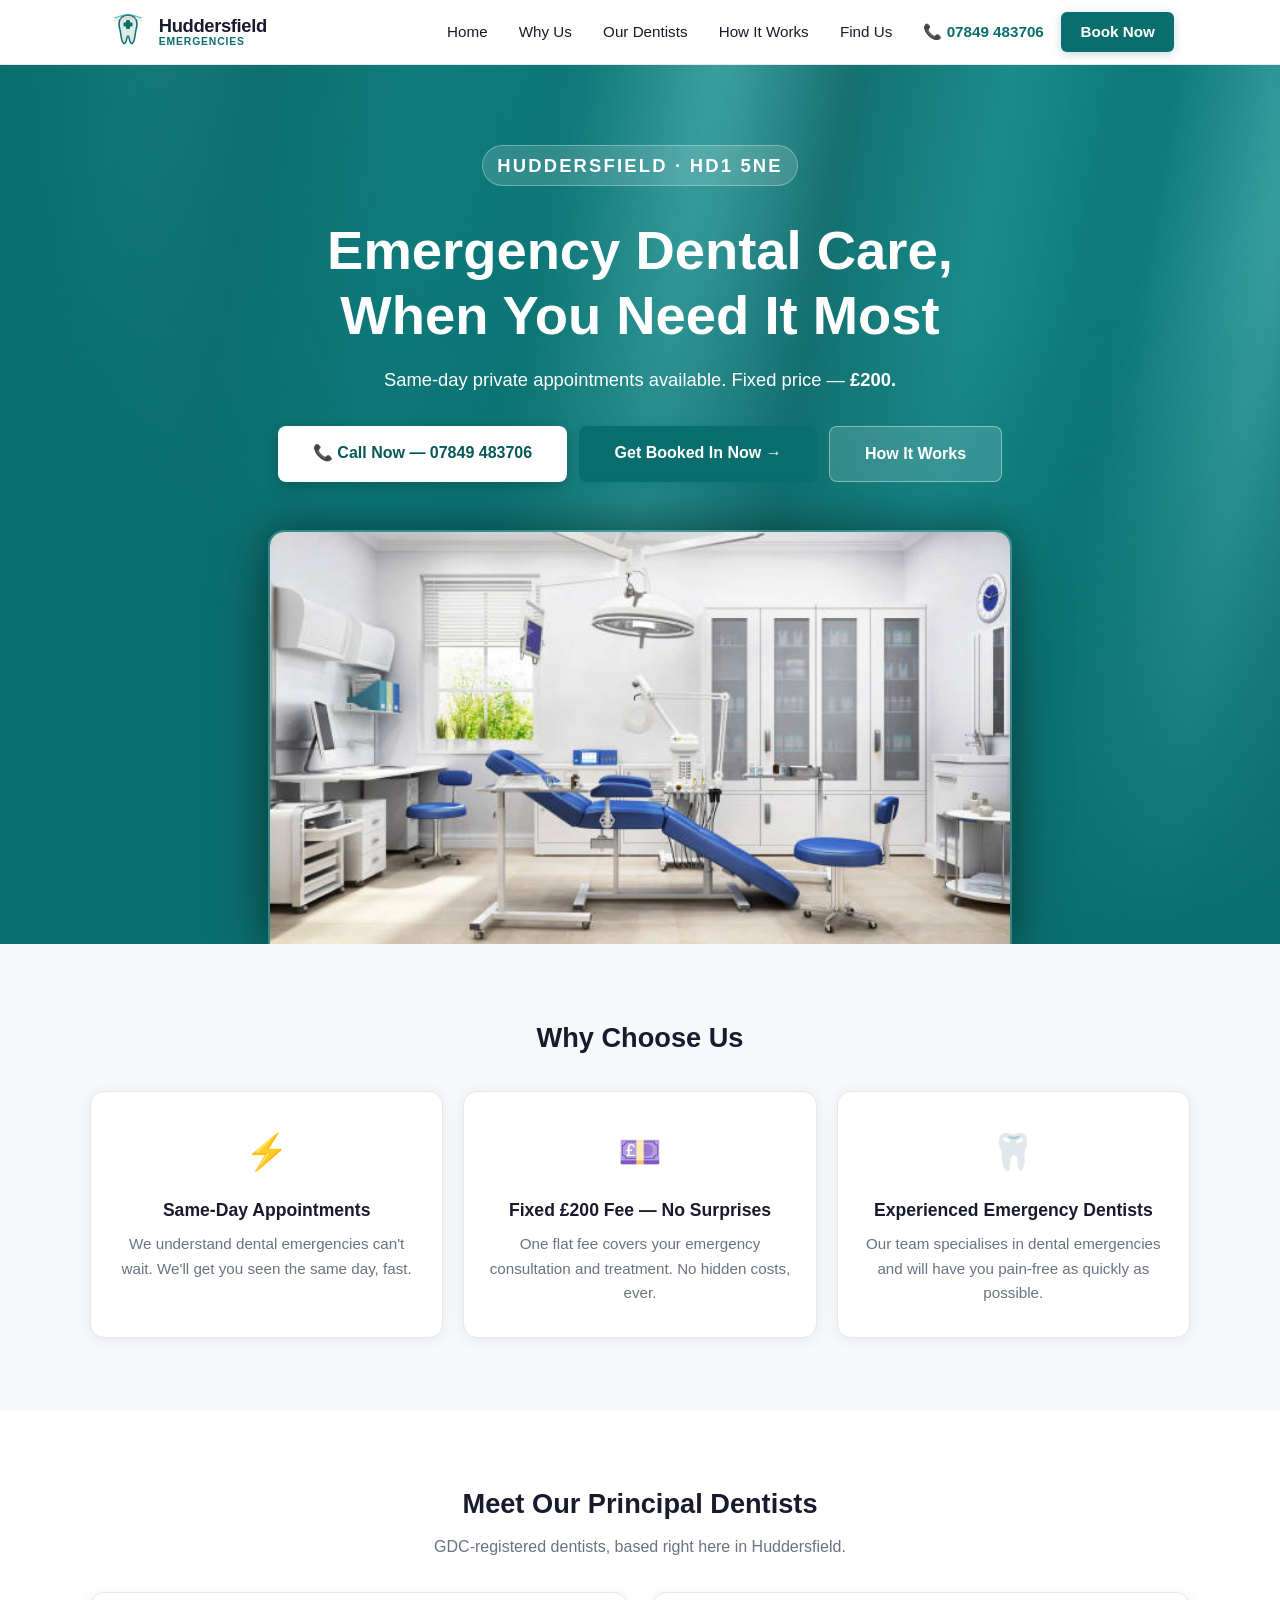
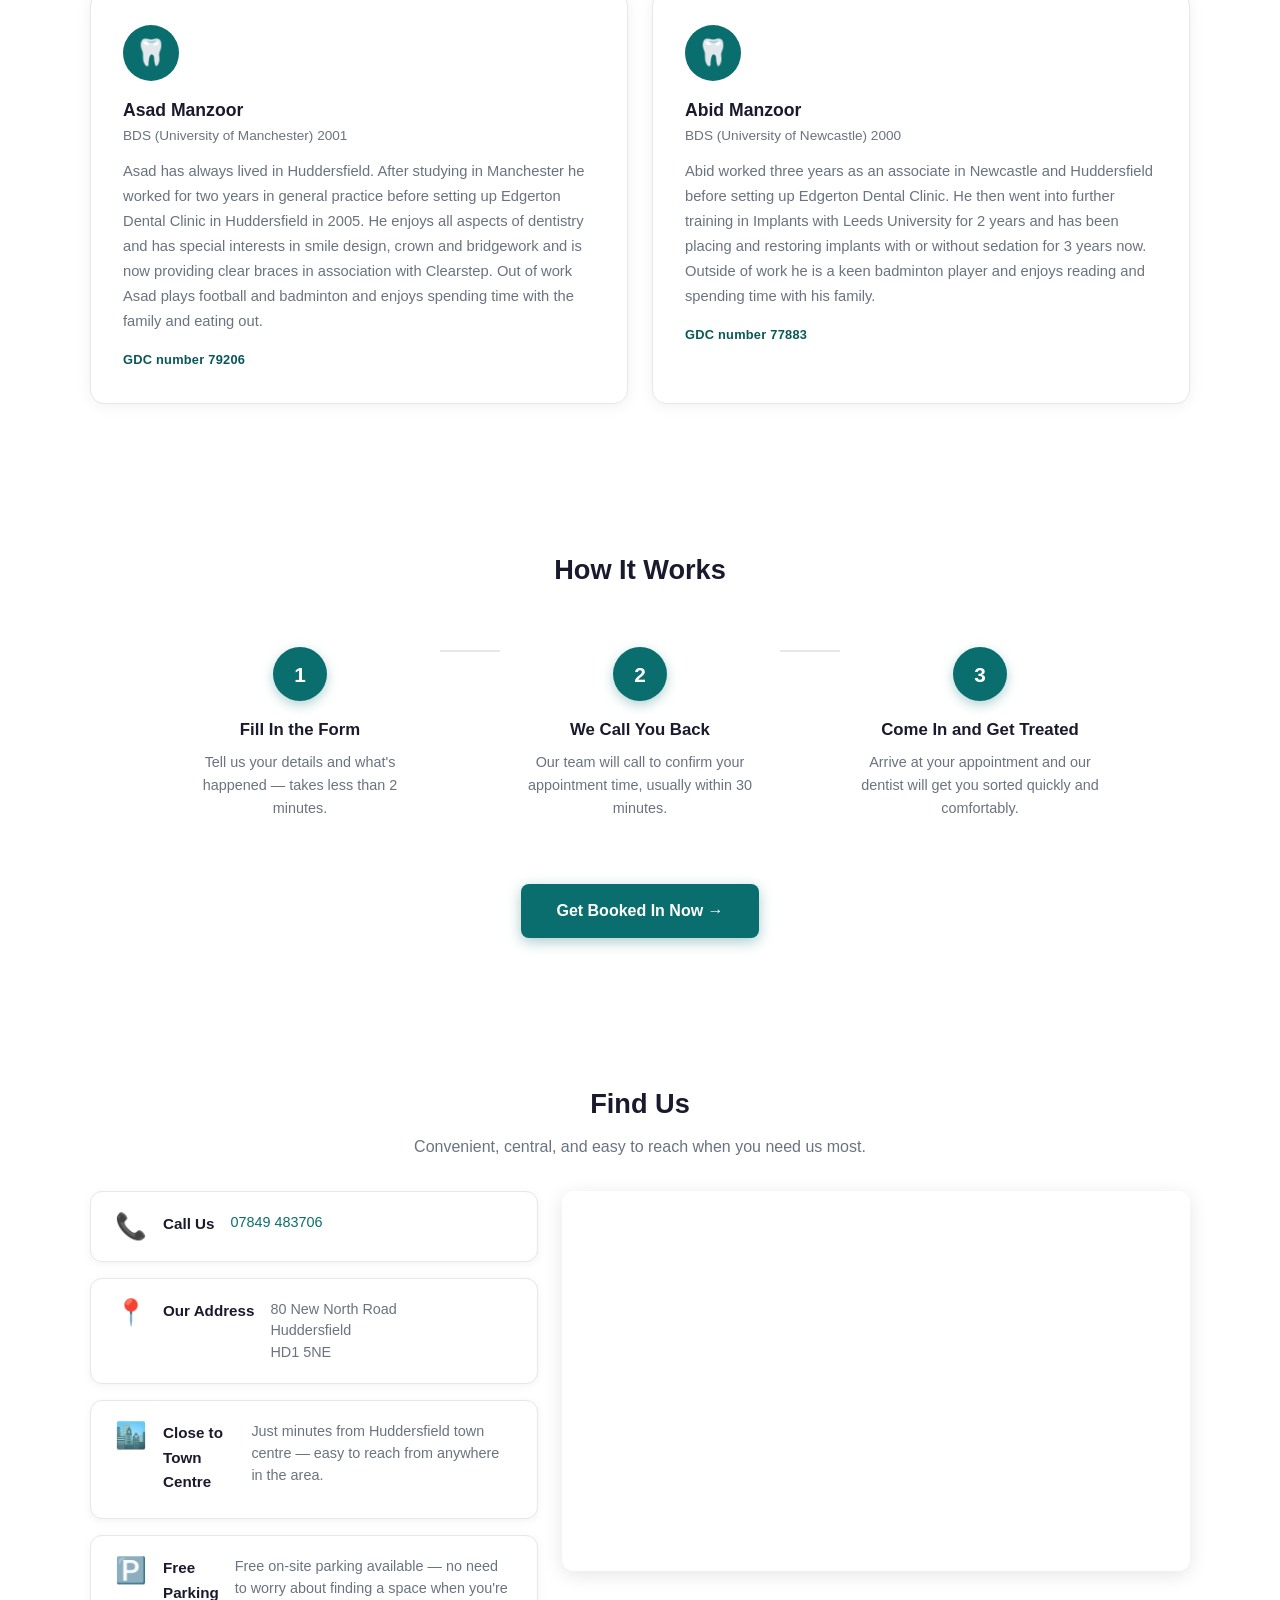
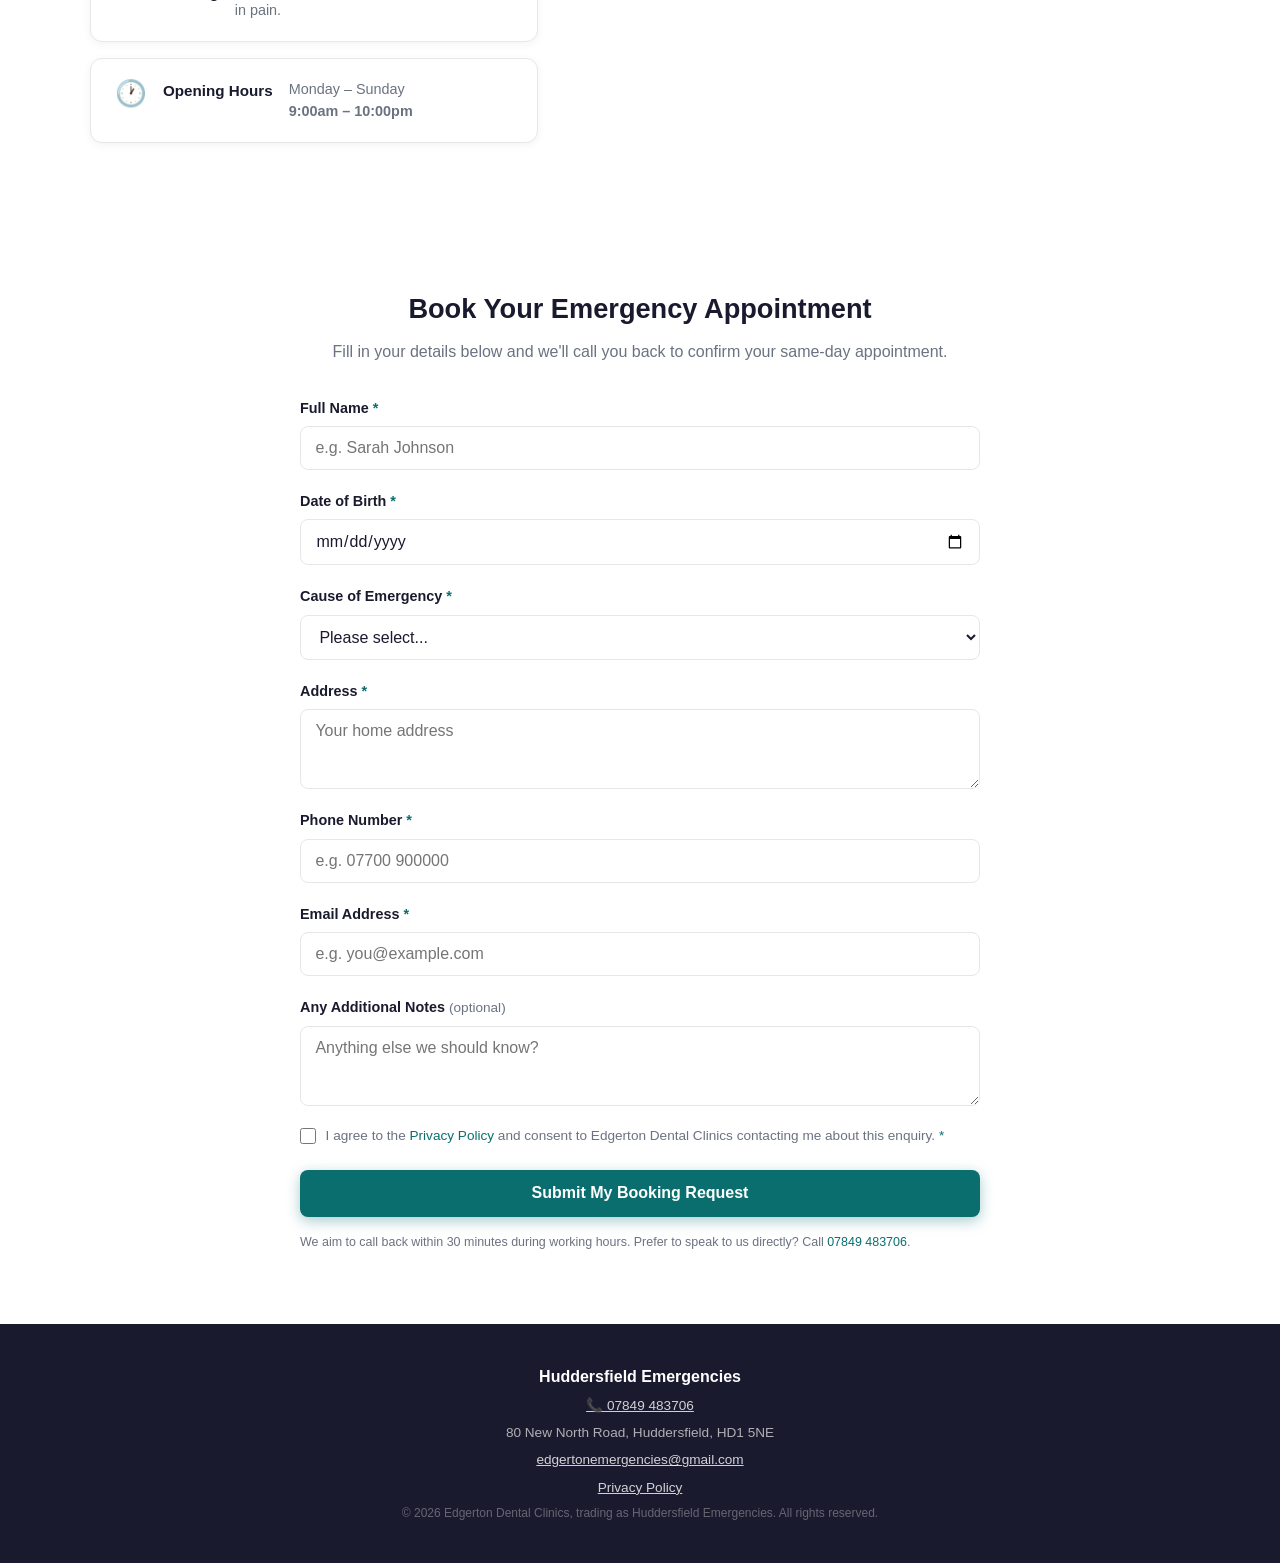
==== commit 4df4ed2c: "Target nearby towns in SEO metadata and remove placeholder reviews Add Leeds, Halifax, Wakefield, De" ====
--- a/index.html
+++ b/index.html
@@ -6,8 +6,8 @@
 
   <!-- Primary SEO -->
   <title>Emergency Dentist Huddersfield | Same-Day, £200 Fixed Fee</title>
-  <meta name="description" content="Emergency dentist in Huddersfield, open 7 days 9am-10pm. Same-day appointments for toothache, broken teeth & abscesses. Fixed £200 fee. Call 07849 483706.">
-  <meta name="keywords" content="emergency dentist Huddersfield, toothache Huddersfield, dental emergency Huddersfield, same day dentist Huddersfield, broken tooth Huddersfield, dentist open late Huddersfield, private dentist Huddersfield, dental abscess Huddersfield, dentist weekend Huddersfield, HD1 dentist">
+  <meta name="description" content="Same-day emergency dentist in Huddersfield, open 7 days 9am-10pm. Fixed £200 fee. Serving Leeds, Halifax, Wakefield, Dewsbury, Mirfield, Oldham, Rochdale & Barnsley. Call 07849 483706.">
+  <meta name="keywords" content="emergency dentist Huddersfield, toothache Huddersfield, dental emergency Huddersfield, same day dentist Huddersfield, broken tooth Huddersfield, dentist open late Huddersfield, private dentist Huddersfield, dental abscess Huddersfield, dentist weekend Huddersfield, HD1 dentist, emergency dentist Leeds, emergency dentist Halifax, emergency dentist Wakefield, emergency dentist Dewsbury, emergency dentist Mirfield, emergency dentist Oldham, emergency dentist Rochdale, emergency dentist Barnsley, emergency dentist West Yorkshire">
   <meta name="robots" content="index, follow">
   <link rel="canonical" href="https://huddersfieldemergencies.co.uk/">
   <link rel="icon" type="image/svg+xml" href="favicon.svg">
@@ -35,7 +35,7 @@
     "@context": "https://schema.org",
     "@type": "Dentist",
     "name": "Huddersfield Emergencies",
-    "description": "Same-day private emergency dental appointments in Huddersfield. Fixed £200 fee. Open 7 days a week, 9am to 10pm.",
+    "description": "Same-day private emergency dental appointments in Huddersfield, serving patients from Leeds, Halifax, Wakefield, Dewsbury, Mirfield, Oldham, Rochdale and Barnsley. Fixed £200 fee. Open 7 days a week, 9am to 10pm.",
     "url": "https://huddersfieldemergencies.co.uk",
     "image": "https://huddersfieldemergencies.co.uk/clinic.jpg",
     "telephone": "+447849483706",
@@ -61,10 +61,17 @@
         "closes": "22:00"
       }
     ],
-    "areaServed": {
-      "@type": "City",
-      "name": "Huddersfield"
-    },
+    "areaServed": [
+      { "@type": "City", "name": "Huddersfield" },
+      { "@type": "City", "name": "Leeds" },
+      { "@type": "City", "name": "Halifax" },
+      { "@type": "City", "name": "Wakefield" },
+      { "@type": "City", "name": "Dewsbury" },
+      { "@type": "City", "name": "Mirfield" },
+      { "@type": "City", "name": "Oldham" },
+      { "@type": "City", "name": "Rochdale" },
+      { "@type": "City", "name": "Barnsley" }
+    ],
     "medicalSpecialty": "Dentistry",
     "employee": [
       {
@@ -238,53 +245,6 @@
     </div>
   </section>
 
-  <!-- REVIEWS -->
-  <section class="section bg-light" id="reviews" aria-labelledby="reviews-heading">
-    <div class="container">
-      <h2 id="reviews-heading" class="section-heading">What Our Patients Say</h2>
-      <p class="section-sub">Real experiences from patients we've helped in their hour of need.</p>
-      <div class="reviews-grid">
-
-        <article class="review-card">
-          <div class="review-stars" aria-label="5 stars">★★★★★</div>
-          <p class="review-text">"I had a severe toothache on a Sunday evening and couldn't believe they could see me the same night. The dentist was brilliant — pain-free within the hour. Absolute lifesaver."</p>
-          <div class="review-author">
-            <div class="review-avatar">S</div>
-            <div>
-              <p class="review-name">Sarah M.</p>
-              <p class="review-location">Huddersfield</p>
-            </div>
-          </div>
-        </article>
-
-        <article class="review-card">
-          <div class="review-stars" aria-label="5 stars">★★★★★</div>
-          <p class="review-text">"Broke a tooth on a Saturday and was in agony. Booked online, got a call back within 20 minutes, and was seen that afternoon. The £200 fixed fee meant no nasty surprises either."</p>
-          <div class="review-author">
-            <div class="review-avatar">J</div>
-            <div>
-              <p class="review-name">James T.</p>
-              <p class="review-location">Huddersfield</p>
-            </div>
-          </div>
-        </article>
-
-        <article class="review-card">
-          <div class="review-stars" aria-label="5 stars">★★★★★</div>
-          <p class="review-text">"Fantastic service. I was seen quickly, the staff were incredibly calm and reassuring. Knowing there's somewhere to go for a dental emergency in Huddersfield is so reassuring."</p>
-          <div class="review-author">
-            <div class="review-avatar">P</div>
-            <div>
-              <p class="review-name">Priya K.</p>
-              <p class="review-location">Huddersfield</p>
-            </div>
-          </div>
-        </article>
-
-      </div>
-    </div>
-  </section>
-
   <!-- FIND US -->
   <section class="section" id="find-us" aria-labelledby="location-heading">    <div class="container">
       <h2 id="location-heading" class="section-heading">Find Us</h2>
--- a/css/style.css
+++ b/css/style.css
@@ -420,70 +420,6 @@
 
 .card p { color: var(--gray); font-size: 0.95rem; }
 
-/* ---- Reviews ---- */
-.reviews-grid {
-  display: grid;
-  grid-template-columns: 1fr;
-  gap: 1.25rem;
-  margin-top: 2rem;
-}
-
-.review-card {
-  background: var(--white);
-  border: 1px solid var(--border);
-  border-radius: 14px;
-  padding: 1.75rem;
-  box-shadow: 0 2px 16px rgba(0,0,0,0.06);
-  display: flex;
-  flex-direction: column;
-  gap: 1rem;
-}
-
-.review-stars {
-  color: #F59E0B;
-  font-size: 1.1rem;
-  letter-spacing: 2px;
-}
-
-.review-text {
-  color: var(--charcoal);
-  font-size: 0.95rem;
-  line-height: 1.7;
-  font-style: italic;
-  flex: 1;
-}
-
-.review-author {
-  display: flex;
-  align-items: center;
-  gap: 0.75rem;
-}
-
-.review-avatar {
-  width: 40px;
-  height: 40px;
-  border-radius: 50%;
-  background: var(--teal);
-  color: var(--white);
-  display: flex;
-  align-items: center;
-  justify-content: center;
-  font-weight: 700;
-  font-size: 1rem;
-  flex-shrink: 0;
-}
-
-.review-name {
-  font-weight: 700;
-  font-size: 0.9rem;
-  color: var(--charcoal);
-}
-
-.review-location {
-  font-size: 0.8rem;
-  color: var(--gray);
-}
-
 /* ---- Team ---- */
 .team-grid {
   display: grid;
@@ -817,7 +753,6 @@
 
   .location-map { height: 380px; }
 
-  .reviews-grid { grid-template-columns: repeat(3, 1fr); }
 
   .steps {
     flex-direction: row;
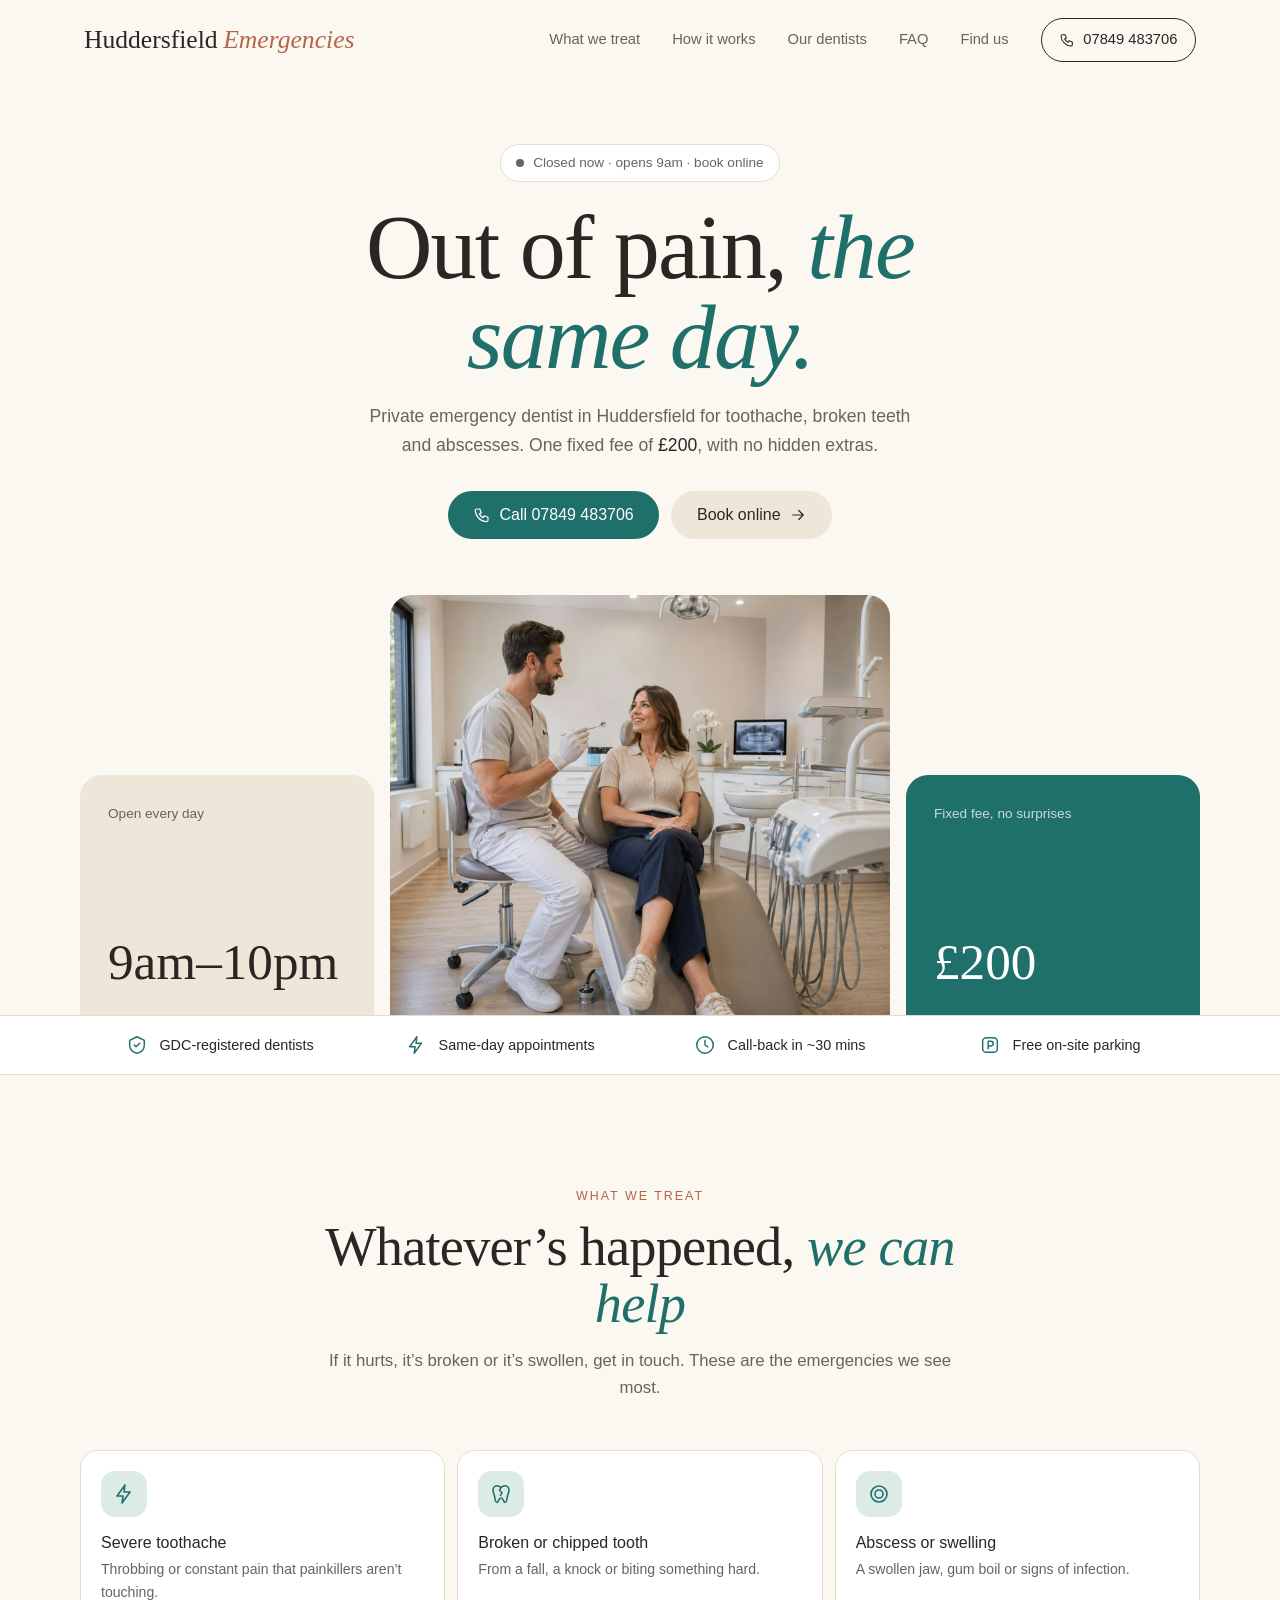
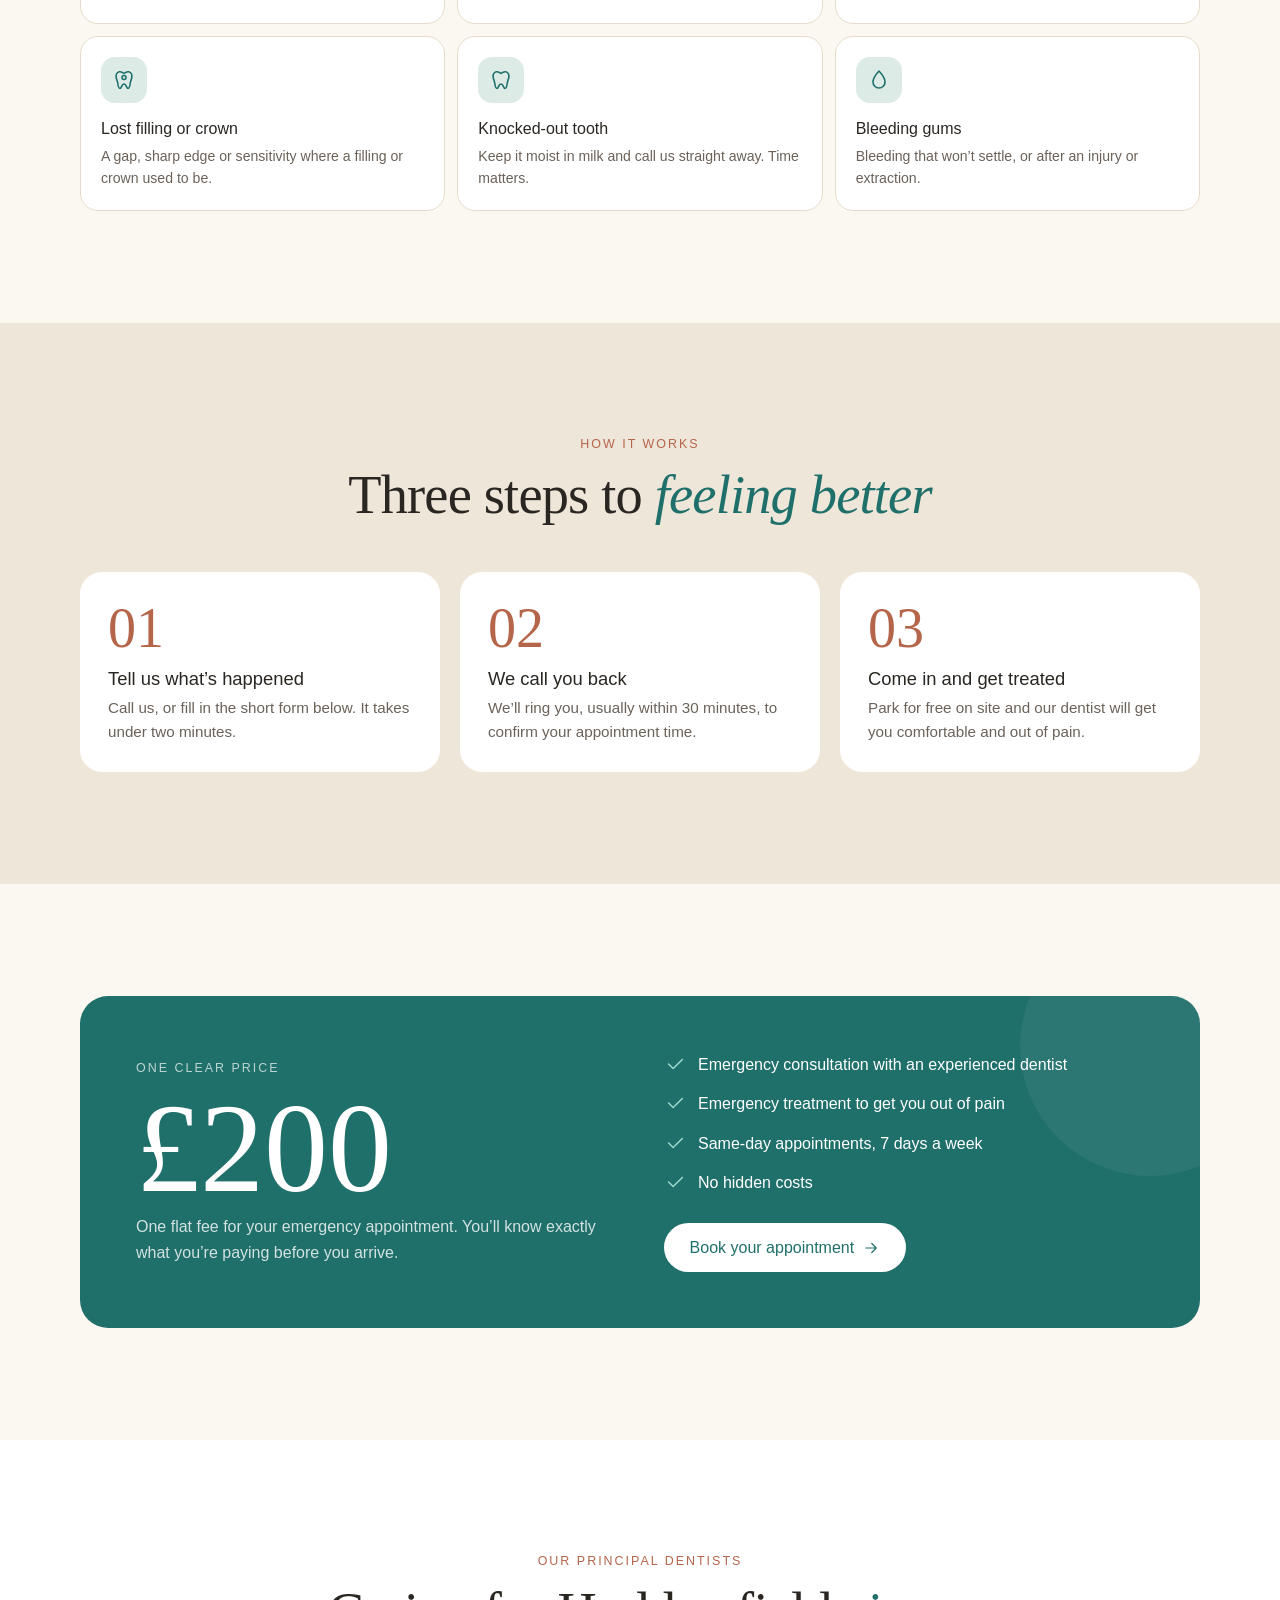
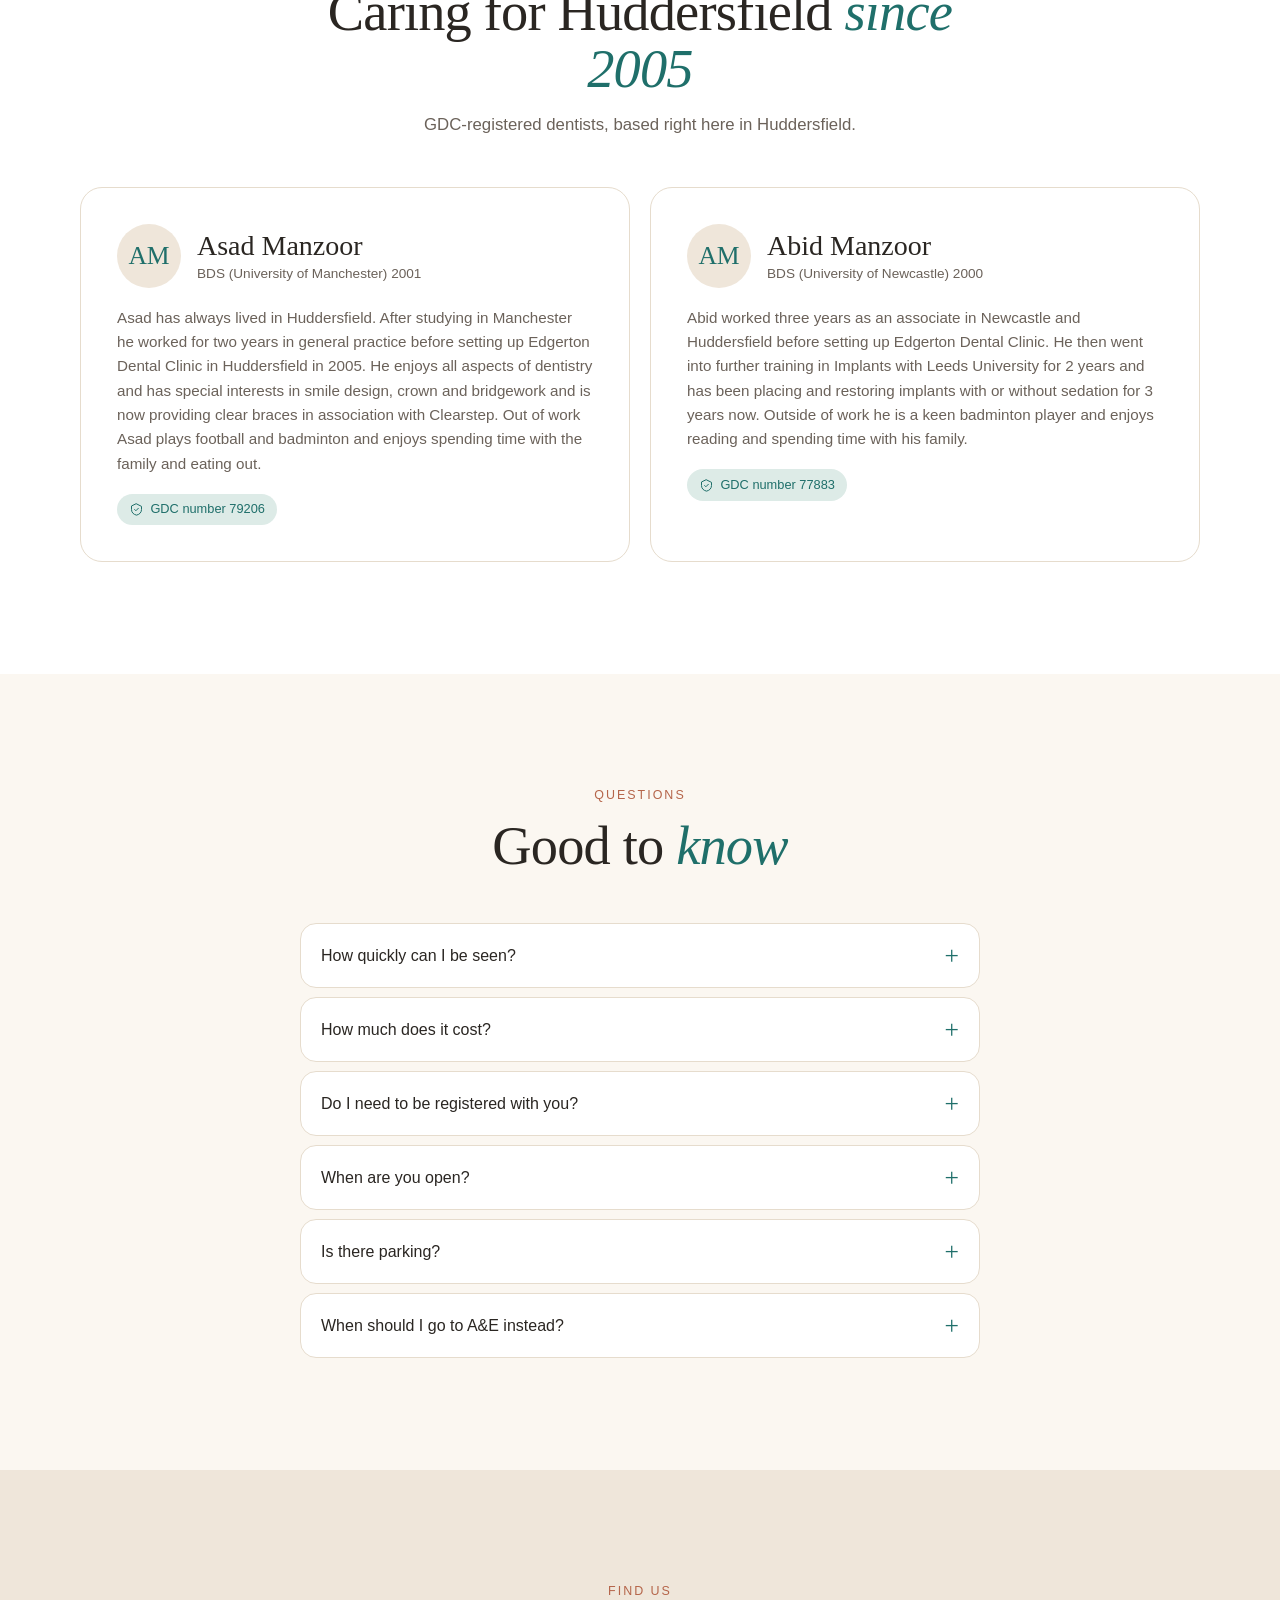
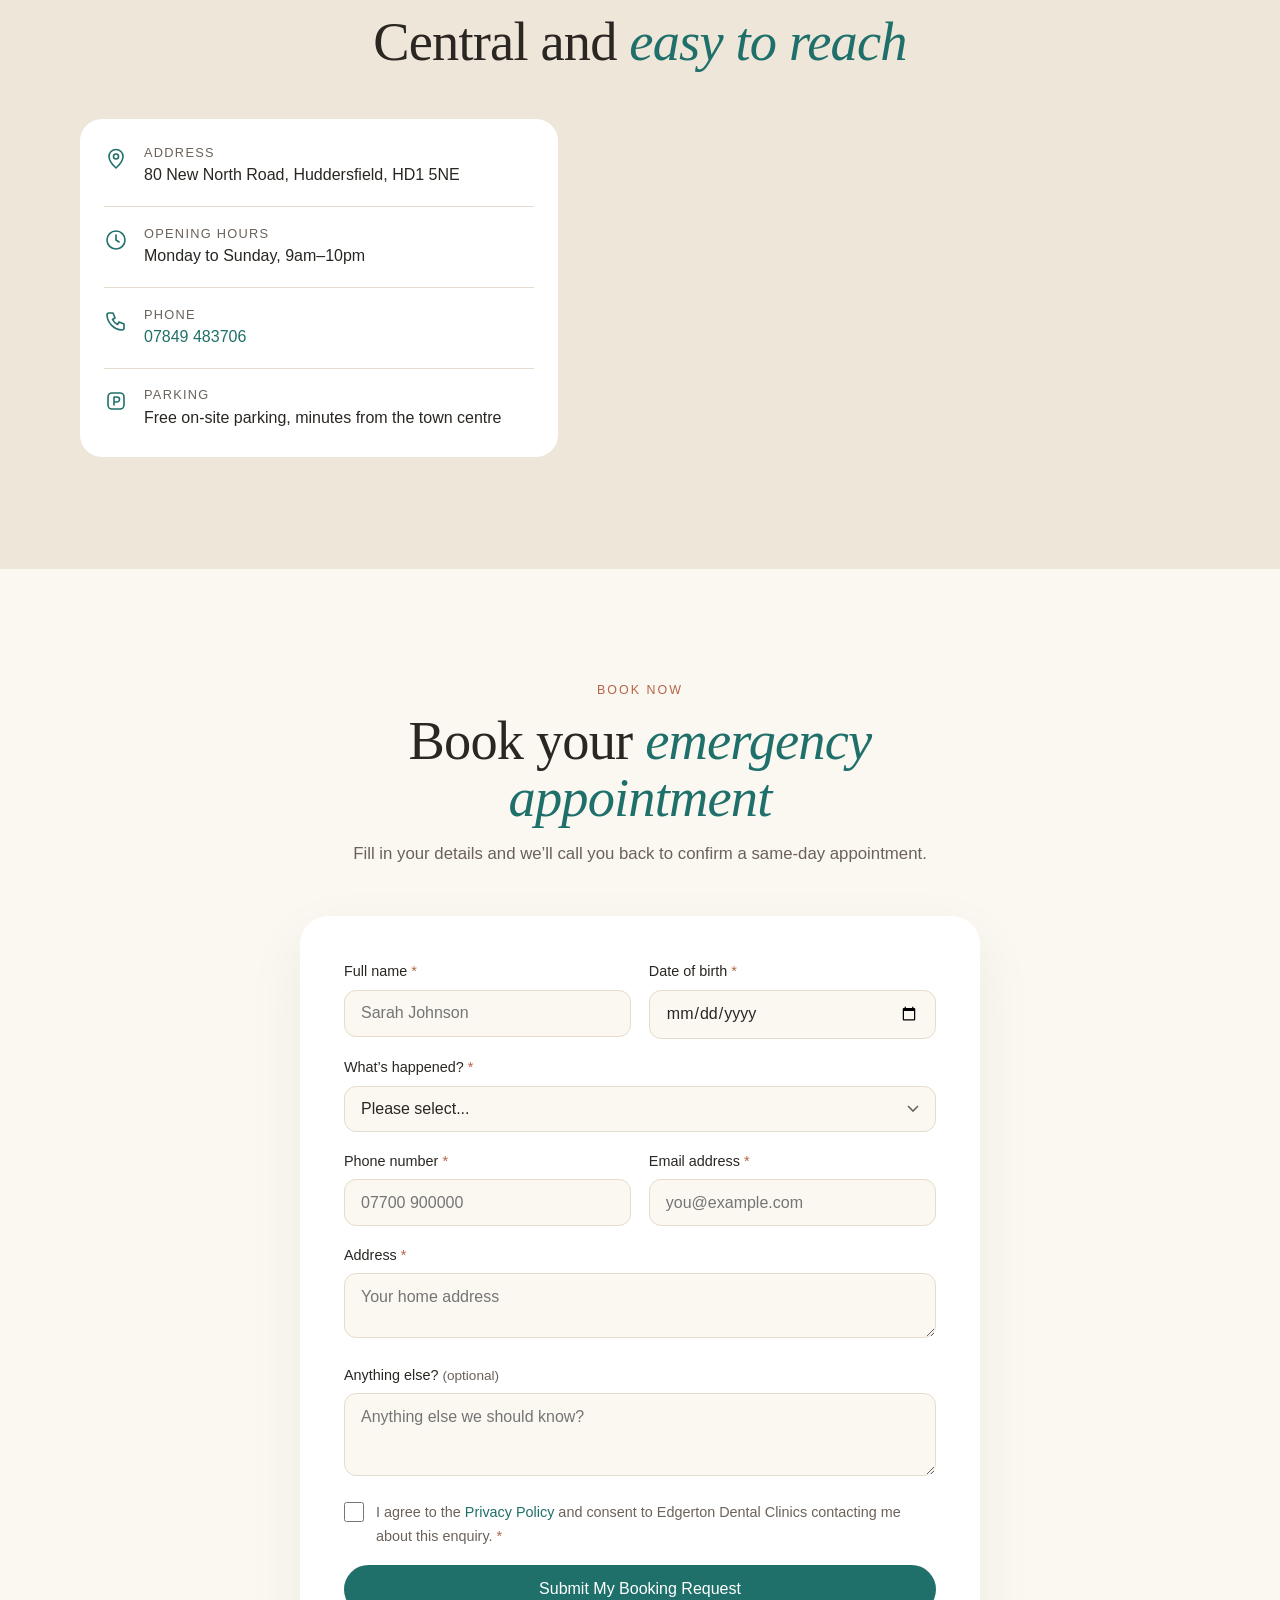
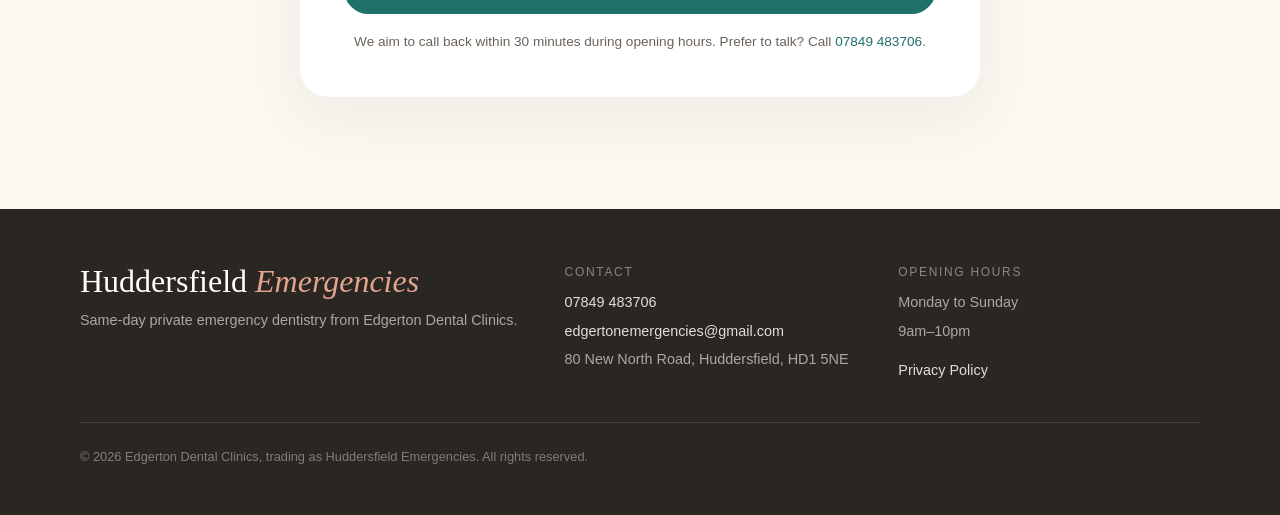
==== commit f2cd685b: "Redesign site in warm boutique style New cream/teal palette with Instrument Serif and DM Sans, line " ====
--- a/index.html
+++ b/index.html
@@ -13,7 +13,7 @@
   <link rel="icon" type="image/svg+xml" href="favicon.svg">
 
   <!-- Security (partial — GitHub Pages can't send these as real response headers, only meta fallbacks) -->
-  <meta http-equiv="Content-Security-Policy" content="default-src 'self'; script-src 'self' 'unsafe-inline' https://www.googletagmanager.com https://www.google-analytics.com; style-src 'self' 'unsafe-inline'; img-src 'self' data:; font-src 'self'; frame-src https://www.google.com; connect-src 'self' https://formspree.io https://www.google-analytics.com https://www.googletagmanager.com https://*.google-analytics.com https://*.analytics.google.com; form-action 'self' https://formspree.io; base-uri 'self'; object-src 'none';">
+  <meta http-equiv="Content-Security-Policy" content="default-src 'self'; script-src 'self' 'unsafe-inline' https://www.googletagmanager.com https://www.google-analytics.com; style-src 'self' 'unsafe-inline' https://fonts.googleapis.com; img-src 'self' data:; font-src 'self' https://fonts.gstatic.com; frame-src https://www.google.com; connect-src 'self' https://formspree.io https://www.google-analytics.com https://www.googletagmanager.com https://*.google-analytics.com https://*.analytics.google.com; form-action 'self' https://formspree.io; base-uri 'self'; object-src 'none';">
   <meta name="referrer" content="strict-origin-when-cross-origin">
 
   <!-- Open Graph (social sharing) -->
@@ -109,24 +109,38 @@
     gtag('config', 'G-0R1780LKQJ');
   </script>
 
+  <link rel="preconnect" href="https://fonts.googleapis.com">
+  <link rel="preconnect" href="https://fonts.gstatic.com" crossorigin>
+  <link rel="stylesheet" href="https://fonts.googleapis.com/css2?family=DM+Sans:opsz,wght@9..40,400;9..40,500;9..40,700&family=Instrument+Serif:ital@0;1&display=swap">
+  <link rel="preload" as="image" href="hero.jpg">
   <link rel="stylesheet" href="css/style.css">
 </head>
 <body>
 
-  <!-- STICKY NAV -->
+  <!-- Icon sprite -->
+  <svg width="0" height="0" style="position:absolute" aria-hidden="true">
+    <symbol id="i-phone" viewBox="0 0 24 24"><path d="M5 4h4l2 5-2.5 1.5a11 11 0 0 0 5 5L15 13l5 2v4a2 2 0 0 1-2 2A16 16 0 0 1 3 6a2 2 0 0 1 2-2"/></symbol>
+    <symbol id="i-arrow" viewBox="0 0 24 24"><path d="M5 12h14M13 6l6 6-6 6"/></symbol>
+    <symbol id="i-check" viewBox="0 0 24 24"><path d="M5 12l5 5L20 7"/></symbol>
+    <symbol id="i-shield" viewBox="0 0 24 24"><path d="M12 3l8 4v5c0 5-3.5 8-8 9-4.5-1-8-4-8-9V7z"/><path d="M9 12l2 2 4-4"/></symbol>
+    <symbol id="i-pound" viewBox="0 0 24 24"><path d="M17 18H7c1.5-1 2-2.5 2-4.5V9a3.5 3.5 0 0 1 6.5-1.8M7 13h7"/></symbol>
+    <symbol id="i-clock" viewBox="0 0 24 24"><circle cx="12" cy="12" r="9"/><path d="M12 7v5l3 2"/></symbol>
+    <symbol id="i-parking" viewBox="0 0 24 24"><rect x="4" y="4" width="16" height="16" rx="4"/><path d="M10 16V8h3a2.5 2.5 0 0 1 0 5h-3"/></symbol>
+    <symbol id="i-pin" viewBox="0 0 24 24"><path d="M12 21s-7-6.2-7-11.5a7 7 0 0 1 14 0C19 14.8 12 21 12 21z"/><circle cx="12" cy="9.5" r="2.5"/></symbol>
+    <symbol id="i-mail" viewBox="0 0 24 24"><rect x="3" y="5" width="18" height="14" rx="2"/><path d="M3 7l9 6 9-6"/></symbol>
+    <symbol id="i-tooth" viewBox="0 0 24 24"><path d="M12 5.5C10.5 4.2 8.8 3.5 7.2 3.8 4.6 4.3 3.6 7 4.3 10c.5 2 1.2 3.2 1.5 5.5.4 3 .9 5 2.2 5 1.6 0 1.5-4.5 4-4.5s2.4 4.5 4 4.5c1.3 0 1.8-2 2.2-5 .3-2.3 1-3.5 1.5-5.5.7-3-.3-5.7-2.9-6.2-1.6-.3-3.3.4-4.8 1.7z"/></symbol>
+    <symbol id="i-bolt" viewBox="0 0 24 24"><path d="M13 3L5 14h6l-1 7 8-11h-6z"/></symbol>
+    <symbol id="i-crack" viewBox="0 0 24 24"><path d="M12 5.5C10.5 4.2 8.8 3.5 7.2 3.8 4.6 4.3 3.6 7 4.3 10c.5 2 1.2 3.2 1.5 5.5.4 3 .9 5 2.2 5 1.6 0 1.5-4.5 4-4.5s2.4 4.5 4 4.5c1.3 0 1.8-2 2.2-5 .3-2.3 1-3.5 1.5-5.5.7-3-.3-5.7-2.9-6.2-1.6-.3-3.3.4-4.8 1.7z"/><path d="M12 5.5l-1.5 3 2.5 2-1.5 3"/></symbol>
+    <symbol id="i-swelling" viewBox="0 0 24 24"><circle cx="12" cy="12" r="8"/><circle cx="12" cy="12" r="4"/></symbol>
+    <symbol id="i-filling" viewBox="0 0 24 24"><path d="M12 5.5C10.5 4.2 8.8 3.5 7.2 3.8 4.6 4.3 3.6 7 4.3 10c.5 2 1.2 3.2 1.5 5.5.4 3 .9 5 2.2 5 1.6 0 1.5-4.5 4-4.5s2.4 4.5 4 4.5c1.3 0 1.8-2 2.2-5 .3-2.3 1-3.5 1.5-5.5.7-3-.3-5.7-2.9-6.2-1.6-.3-3.3.4-4.8 1.7z"/><circle cx="12" cy="9.5" r="2"/></symbol>
+    <symbol id="i-drop" viewBox="0 0 24 24"><path d="M12 3s6 6.5 6 11a6 6 0 0 1-12 0c0-4.5 6-11 6-11z"/></symbol>
+    <symbol id="i-plus" viewBox="0 0 24 24"><path d="M12 5v14M5 12h14"/></symbol>
+  </svg>
+
+  <!-- NAV -->
   <header class="site-nav" id="site-nav">
     <div class="nav-inner">
       <a href="#home" class="nav-logo" aria-label="Huddersfield Emergencies home">
-        <span class="logo-mark" aria-hidden="true">
-          <svg width="44" height="44" viewBox="0 0 44 44" fill="none" xmlns="http://www.w3.org/2000/svg">
-            <path d="M22 5C17.2 5 13 8.2 13 13.5C13 16.5 13.6 18.4 14.2 20.8C14.8 23.2 15 30 17 32.5C18.2 34.1 19.5 33.5 20.1 31.5C20.7 29.5 20.8 26 22 26C23.2 26 23.3 29.5 23.9 31.5C24.5 33.5 25.8 34.1 27 32.5C29 30 29.2 23.2 29.8 20.8C30.4 18.4 31 16.5 31 13.5C31 8.2 26.8 5 22 5Z" fill="#0B6E6E" opacity="0.15"/>
-            <path d="M22 5C17.2 5 13 8.2 13 13.5C13 16.5 13.6 18.4 14.2 20.8C14.8 23.2 15 30 17 32.5C18.2 34.1 19.5 33.5 20.1 31.5C20.7 29.5 20.8 26 22 26C23.2 26 23.3 29.5 23.9 31.5C24.5 33.5 25.8 34.1 27 32.5C29 30 29.2 23.2 29.8 20.8C30.4 18.4 31 16.5 31 13.5C31 8.2 26.8 5 22 5Z" stroke="#0B6E6E" stroke-width="1.5" stroke-linejoin="round" fill="none"/>
-            <rect x="20" y="10" width="4" height="9" rx="1" fill="#0B6E6E"/>
-            <rect x="17.5" y="12.5" width="9" height="4" rx="1" fill="#0B6E6E"/>
-            <path d="M9 8 Q22 2 35 8" stroke="#1a9e9e" stroke-width="1.5" fill="none" stroke-linecap="round" opacity="0.6"/>
-            <path d="M8 11 Q22 4 36 11" stroke="#e8a4a4" stroke-width="1" fill="none" stroke-linecap="round" opacity="0.5"/>
-          </svg>
-        </span>
         <span class="logo-text">
           <span class="logo-main">Huddersfield</span>
           <span class="logo-sub">Emergencies</span>
@@ -137,157 +151,248 @@
       </button>
       <nav id="nav-links" class="nav-links" aria-label="Main navigation">
         <ul>
-          <li><a href="#home">Home</a></li>
-          <li><a href="#why-us">Why Us</a></li>
-          <li><a href="#our-dentists">Our Dentists</a></li>
-          <li><a href="#how-it-works">How It Works</a></li>
-          <li><a href="#find-us">Find Us</a></li>
-          <li><a href="tel:+447849483706" class="nav-call">📞 07849 483706</a></li>
-          <li><a href="#book" class="nav-cta">Book Now</a></li>
+          <li><a href="#treat">What we treat</a></li>
+          <li><a href="#how-it-works">How it works</a></li>
+          <li><a href="#our-dentists">Our dentists</a></li>
+          <li><a href="#faq">FAQ</a></li>
+          <li><a href="#find-us">Find us</a></li>
+          <li><a href="tel:+447849483706" class="nav-call"><svg class="icon"><use href="#i-phone"/></svg>07849 483706</a></li>
         </ul>
       </nav>
     </div>
   </header>
 
+  <main>
+
   <!-- HERO -->
   <section class="hero" id="home" aria-labelledby="hero-heading">
-    <div class="aurora" aria-hidden="true"></div>
-    <div class="hero-content">
-      <p class="hero-badge hero-anim hero-anim--1">Huddersfield · HD1 5NE</p>
-      <h1 id="hero-heading" class="hero-anim hero-anim--2">Emergency Dental Care,<br>When You Need It Most</h1>
-      <p class="hero-anim hero-anim--3">Same-day private appointments available. Fixed price — <strong>£200.</strong></p>
-      <div class="hero-actions hero-anim hero-anim--4">
-        <a href="tel:+447849483706" class="btn-call">📞 Call Now — 07849 483706</a>
-        <a href="#book" class="btn-primary">Get Booked In Now →</a>
-        <a href="#how-it-works" class="btn-secondary">How It Works</a>
-      </div>
-      <div class="hero-preview hero-anim hero-anim--5" aria-hidden="true">
-        <div class="hero-preview-inner">
-          <img src="clinic.jpg" alt="" class="hero-preview-img" loading="eager">
-          <div class="hero-preview-fade"></div>
-        </div>
-      </div>
-    </div>
-  </section>
-
-  <!-- WHY CHOOSE US -->
-  <section class="section bg-light" id="why-us" aria-labelledby="why-heading">
-    <div class="container">
-      <h2 id="why-heading" class="section-heading">Why Choose Us</h2>
-      <div class="card-grid">
-        <article class="card">
-          <div class="card-icon">⚡</div>
-          <h3>Same-Day Appointments</h3>
-          <p>We understand dental emergencies can't wait. We'll get you seen the same day, fast.</p>
-        </article>
-        <article class="card">
-          <div class="card-icon">💷</div>
-          <h3>Fixed £200 Fee — No Surprises</h3>
-          <p>One flat fee covers your emergency consultation and treatment. No hidden costs, ever.</p>
-        </article>
-        <article class="card">
-          <div class="card-icon">🦷</div>
-          <h3>Experienced Emergency Dentists</h3>
-          <p>Our team specialises in dental emergencies and will have you pain-free as quickly as possible.</p>
-        </article>
-      </div>
-    </div>
-  </section>
-
-  <!-- PRINCIPAL DENTISTS -->
-  <section class="section" id="our-dentists" aria-labelledby="dentists-heading">
-    <div class="container">
-      <h2 id="dentists-heading" class="section-heading">Meet Our Principal Dentists</h2>
-      <p class="section-sub">GDC-registered dentists, based right here in Huddersfield.</p>
+    <div class="container">
+      <p class="status" id="open-status"><span class="status-dot"></span><span class="status-text">Open 7 days &middot; 9am&ndash;10pm</span></p>
+      <h1 id="hero-heading">Out of pain, <em>the same day.</em></h1>
+      <p class="hero-lead">Private emergency dentist in Huddersfield for toothache, broken teeth and abscesses. One fixed fee of <strong>&pound;200</strong>, with no hidden extras.</p>
+      <div class="hero-actions">
+        <a href="tel:+447849483706" class="btn btn-primary"><svg class="icon"><use href="#i-phone"/></svg>Call 07849 483706</a>
+        <a href="#book" class="btn btn-soft">Book online<svg class="icon"><use href="#i-arrow"/></svg></a>
+      </div>
+
+      <div class="hero-gallery">
+        <div class="tile">
+          <small>Open every day</small>
+          <b>9am&ndash;10pm</b>
+        </div>
+        <div class="hero-photo">
+          <img src="hero.jpg" alt="A dentist chatting with a relaxed patient in a bright, modern dental surgery" width="1600" height="1200" fetchpriority="high">
+        </div>
+        <div class="tile tile--teal">
+          <small>Fixed fee, no surprises</small>
+          <b>&pound;200</b>
+        </div>
+      </div>
+    </div>
+  </section>
+
+  <!-- TRUST STRIP -->
+  <section class="trust" aria-label="Why patients trust us">
+    <div class="container">
+      <ul>
+        <li><svg class="icon"><use href="#i-shield"/></svg>GDC-registered dentists</li>
+        <li><svg class="icon"><use href="#i-bolt"/></svg>Same-day appointments</li>
+        <li><svg class="icon"><use href="#i-clock"/></svg>Call-back in ~30 mins</li>
+        <li><svg class="icon"><use href="#i-parking"/></svg>Free on-site parking</li>
+      </ul>
+    </div>
+  </section>
+
+  <!-- WHAT WE TREAT -->
+  <section class="section" id="treat" aria-labelledby="treat-heading">
+    <div class="container">
+      <div class="section-head reveal">
+        <p class="eyebrow">What we treat</p>
+        <h2 id="treat-heading" class="section-heading">Whatever&rsquo;s happened, <em>we can help</em></h2>
+        <p class="section-sub">If it hurts, it&rsquo;s broken or it&rsquo;s swollen, get in touch. These are the emergencies we see most.</p>
+      </div>
+      <div class="treat-grid">
+        <article class="treat reveal">
+          <div class="treat-icon"><svg class="icon"><use href="#i-bolt"/></svg></div>
+          <h3>Severe toothache</h3>
+          <p>Throbbing or constant pain that painkillers aren&rsquo;t touching.</p>
+        </article>
+        <article class="treat reveal">
+          <div class="treat-icon"><svg class="icon"><use href="#i-crack"/></svg></div>
+          <h3>Broken or chipped tooth</h3>
+          <p>From a fall, a knock or biting something hard.</p>
+        </article>
+        <article class="treat reveal">
+          <div class="treat-icon"><svg class="icon"><use href="#i-swelling"/></svg></div>
+          <h3>Abscess or swelling</h3>
+          <p>A swollen jaw, gum boil or signs of infection.</p>
+        </article>
+        <article class="treat reveal">
+          <div class="treat-icon"><svg class="icon"><use href="#i-filling"/></svg></div>
+          <h3>Lost filling or crown</h3>
+          <p>A gap, sharp edge or sensitivity where a filling or crown used to be.</p>
+        </article>
+        <article class="treat reveal">
+          <div class="treat-icon"><svg class="icon"><use href="#i-tooth"/></svg></div>
+          <h3>Knocked-out tooth</h3>
+          <p>Keep it moist in milk and call us straight away. Time matters.</p>
+        </article>
+        <article class="treat reveal">
+          <div class="treat-icon"><svg class="icon"><use href="#i-drop"/></svg></div>
+          <h3>Bleeding gums</h3>
+          <p>Bleeding that won&rsquo;t settle, or after an injury or extraction.</p>
+        </article>
+      </div>
+    </div>
+  </section>
+
+  <!-- HOW IT WORKS -->
+  <section class="section section--sand" id="how-it-works" aria-labelledby="how-heading">
+    <div class="container">
+      <div class="section-head reveal">
+        <p class="eyebrow">How it works</p>
+        <h2 id="how-heading" class="section-heading">Three steps to <em>feeling better</em></h2>
+      </div>
+      <ol class="steps">
+        <li class="step reveal">
+          <span class="step-number">01</span>
+          <h3>Tell us what&rsquo;s happened</h3>
+          <p>Call us, or fill in the short form below. It takes under two minutes.</p>
+        </li>
+        <li class="step reveal">
+          <span class="step-number">02</span>
+          <h3>We call you back</h3>
+          <p>We&rsquo;ll ring you, usually within 30 minutes, to confirm your appointment time.</p>
+        </li>
+        <li class="step reveal">
+          <span class="step-number">03</span>
+          <h3>Come in and get treated</h3>
+          <p>Park for free on site and our dentist will get you comfortable and out of pain.</p>
+        </li>
+      </ol>
+    </div>
+  </section>
+
+  <!-- PRICE -->
+  <section class="section" id="price" aria-labelledby="price-heading">
+    <div class="container">
+      <div class="price-card reveal">
+        <div>
+          <p class="eyebrow">One clear price</p>
+          <h2 id="price-heading" class="price-amount">&pound;200</h2>
+          <p>One flat fee for your emergency appointment. You&rsquo;ll know exactly what you&rsquo;re paying before you arrive.</p>
+        </div>
+        <div>
+          <ul class="price-list">
+            <li><svg class="icon"><use href="#i-check"/></svg>Emergency consultation with an experienced dentist</li>
+            <li><svg class="icon"><use href="#i-check"/></svg>Emergency treatment to get you out of pain</li>
+            <li><svg class="icon"><use href="#i-check"/></svg>Same-day appointments, 7 days a week</li>
+            <li><svg class="icon"><use href="#i-check"/></svg>No hidden costs</li>
+          </ul>
+          <p style="margin-top:1.75rem"><a href="#book" class="btn btn-primary">Book your appointment<svg class="icon"><use href="#i-arrow"/></svg></a></p>
+        </div>
+      </div>
+    </div>
+  </section>
+
+  <!-- DENTISTS -->
+  <section class="section section--white" id="our-dentists" aria-labelledby="dentists-heading">
+    <div class="container">
+      <div class="section-head reveal">
+        <p class="eyebrow">Our principal dentists</p>
+        <h2 id="dentists-heading" class="section-heading">Caring for Huddersfield <em>since 2005</em></h2>
+        <p class="section-sub">GDC-registered dentists, based right here in Huddersfield.</p>
+      </div>
       <div class="team-grid">
-        <article class="team-card">
-          <div class="team-avatar" aria-hidden="true">🦷</div>
-          <h3>Asad Manzoor<span class="team-quals">BDS (University of Manchester) 2001</span></h3>
+        <article class="team-card reveal">
+          <div class="team-top">
+            <div class="team-avatar" aria-hidden="true">AM</div>
+            <h3>Asad Manzoor<span class="team-quals">BDS (University of Manchester) 2001</span></h3>
+          </div>
           <p class="team-bio">Asad has always lived in Huddersfield. After studying in Manchester he worked for two years in general practice before setting up Edgerton Dental Clinic in Huddersfield in 2005. He enjoys all aspects of dentistry and has special interests in smile design, crown and bridgework and is now providing clear braces in association with Clearstep. Out of work Asad plays football and badminton and enjoys spending time with the family and eating out.</p>
-          <p class="team-gdc">GDC number 79206</p>
-        </article>
-        <article class="team-card">
-          <div class="team-avatar" aria-hidden="true">🦷</div>
-          <h3>Abid Manzoor<span class="team-quals">BDS (University of Newcastle) 2000</span></h3>
+          <p class="team-gdc"><svg class="icon"><use href="#i-shield"/></svg>GDC number 79206</p>
+        </article>
+        <article class="team-card reveal">
+          <div class="team-top">
+            <div class="team-avatar" aria-hidden="true">AM</div>
+            <h3>Abid Manzoor<span class="team-quals">BDS (University of Newcastle) 2000</span></h3>
+          </div>
           <p class="team-bio">Abid worked three years as an associate in Newcastle and Huddersfield before setting up Edgerton Dental Clinic. He then went into further training in Implants with Leeds University for 2 years and has been placing and restoring implants with or without sedation for 3 years now. Outside of work he is a keen badminton player and enjoys reading and spending time with his family.</p>
-          <p class="team-gdc">GDC number 77883</p>
-        </article>
-      </div>
-    </div>
-  </section>
-
-  <!-- HOW IT WORKS -->
-  <section class="section" id="how-it-works" aria-labelledby="how-heading">
-    <div class="container">
-      <h2 id="how-heading" class="section-heading">How It Works</h2>
-      <div class="steps">
-        <div class="step">
-          <div class="step-number">1</div>
-          <h3>Fill In the Form</h3>
-          <p>Tell us your details and what's happened — takes less than 2 minutes.</p>
-        </div>
-        <div class="step-divider" aria-hidden="true"></div>
-        <div class="step">
-          <div class="step-number">2</div>
-          <h3>We Call You Back</h3>
-          <p>Our team will call to confirm your appointment time, usually within 30 minutes.</p>
-        </div>
-        <div class="step-divider" aria-hidden="true"></div>
-        <div class="step">
-          <div class="step-number">3</div>
-          <h3>Come In and Get Treated</h3>
-          <p>Arrive at your appointment and our dentist will get you sorted quickly and comfortably.</p>
-        </div>
-      </div>
-      <div class="how-cta">
-        <a href="#book" class="btn-primary">Get Booked In Now →</a>
+          <p class="team-gdc"><svg class="icon"><use href="#i-shield"/></svg>GDC number 77883</p>
+        </article>
+      </div>
+    </div>
+  </section>
+
+  <!-- FAQ -->
+  <section class="section" id="faq" aria-labelledby="faq-heading">
+    <div class="container container--narrow">
+      <div class="section-head reveal">
+        <p class="eyebrow">Questions</p>
+        <h2 id="faq-heading" class="section-heading">Good to <em>know</em></h2>
+      </div>
+      <div class="faq reveal">
+        <details>
+          <summary>How quickly can I be seen?</summary>
+          <p>We offer same-day appointments. Call us or book online and we&rsquo;ll ring you back, usually within 30 minutes, to confirm a time today.</p>
+        </details>
+        <details>
+          <summary>How much does it cost?</summary>
+          <p>A fixed fee of &pound;200 covers your emergency consultation and treatment. There are no hidden costs.</p>
+        </details>
+        <details>
+          <summary>Do I need to be registered with you?</summary>
+          <p>No. We&rsquo;re a private emergency service, so anyone can book, whether or not you have a regular dentist.</p>
+        </details>
+        <details>
+          <summary>When are you open?</summary>
+          <p>Every day, including weekends, from 9am to 10pm.</p>
+        </details>
+        <details>
+          <summary>Is there parking?</summary>
+          <p>Yes, there&rsquo;s free on-site parking at 80 New North Road, just minutes from Huddersfield town centre.</p>
+        </details>
+        <details>
+          <summary>When should I go to A&amp;E instead?</summary>
+          <p>If you have swelling that&rsquo;s affecting your breathing, swallowing or vision, heavy bleeding that won&rsquo;t stop, or a serious facial injury, go to A&amp;E or call 999. For urgent NHS advice, call 111.</p>
+        </details>
       </div>
     </div>
   </section>
 
   <!-- FIND US -->
-  <section class="section" id="find-us" aria-labelledby="location-heading">    <div class="container">
-      <h2 id="location-heading" class="section-heading">Find Us</h2>
-      <p class="section-sub">Convenient, central, and easy to reach when you need us most.</p>
+  <section class="section section--sand" id="find-us" aria-labelledby="location-heading">
+    <div class="container">
+      <div class="section-head reveal">
+        <p class="eyebrow">Find us</p>
+        <h2 id="location-heading" class="section-heading">Central and <em>easy to reach</em></h2>
+      </div>
       <div class="location-grid">
-        <div class="location-info">
-          <div class="location-card">
-            <div class="location-icon">📞</div>
-            <h3>Call Us</h3>
-            <p><a href="tel:+447849483706">07849 483706</a></p>
-          </div>
-          <div class="location-card">
-            <div class="location-icon">📍</div>
-            <h3>Our Address</h3>
-            <p>80 New North Road<br>Huddersfield<br>HD1 5NE</p>
-          </div>
-          <div class="location-card">
-            <div class="location-icon">🏙️</div>
-            <h3>Close to Town Centre</h3>
-            <p>Just minutes from Huddersfield town centre — easy to reach from anywhere in the area.</p>
-          </div>
-          <div class="location-card">
-            <div class="location-icon">🅿️</div>
-            <h3>Free Parking</h3>
-            <p>Free on-site parking available — no need to worry about finding a space when you're in pain.</p>
-          </div>
-          <div class="location-card">
-            <div class="location-icon">🕐</div>
-            <h3>Opening Hours</h3>
-            <p>Monday – Sunday<br><strong>9:00am – 10:00pm</strong></p>
-          </div>
-        </div>
-        <div class="location-map">
+        <div class="location-info reveal">
+          <div class="location-row">
+            <svg class="icon"><use href="#i-pin"/></svg>
+            <div><h3>Address</h3><p>80 New North Road, Huddersfield, HD1 5NE</p></div>
+          </div>
+          <div class="location-row">
+            <svg class="icon"><use href="#i-clock"/></svg>
+            <div><h3>Opening hours</h3><p>Monday to Sunday, 9am&ndash;10pm</p></div>
+          </div>
+          <div class="location-row">
+            <svg class="icon"><use href="#i-phone"/></svg>
+            <div><h3>Phone</h3><p><a href="tel:+447849483706">07849 483706</a></p></div>
+          </div>
+          <div class="location-row">
+            <svg class="icon"><use href="#i-parking"/></svg>
+            <div><h3>Parking</h3><p>Free on-site parking, minutes from the town centre</p></div>
+          </div>
+        </div>
+        <div class="location-map reveal">
           <iframe
             src="https://www.google.com/maps/embed?pb=!1m18!1m12!1m3!1d2356.5!2d-1.7837!3d53.6481!2m3!1f0!2f0!3f0!3m2!1i1024!2i768!4f13.1!3m3!1m2!1s0x0%3A0x0!2s80+New+North+Rd%2C+Huddersfield+HD1+5NE!5e0!3m2!1sen!2suk!4v1"
-            width="100%"
-            height="100%"
-            style="border:0;border-radius:12px;"
             allowfullscreen=""
             loading="lazy"
             referrerpolicy="no-referrer-when-downgrade"
-            title="Map showing 80 New North Road, Huddersfield HD1 5NE"
-            aria-label="Google map of our location at 80 New North Road, Huddersfield">
+            title="Map showing 80 New North Road, Huddersfield HD1 5NE">
           </iframe>
         </div>
       </div>
@@ -297,87 +402,115 @@
   <!-- BOOKING FORM -->
   <section class="section" id="book" aria-labelledby="book-heading">
     <div class="container container--narrow">
-      <h2 id="book-heading" class="section-heading">Book Your Emergency Appointment</h2>
-      <p class="section-sub">Fill in your details below and we'll call you back to confirm your same-day appointment.</p>
-
-      <form class="booking-form" id="booking-form" action="https://formspree.io/f/xkoaqgnz" method="POST" novalidate>
-        <input type="hidden" name="_subject" value="New Emergency Dental Booking Request">
-
-        <div class="form-group">
-          <label for="full-name">Full Name <span class="required" aria-hidden="true">*</span></label>
-          <input type="text" id="full-name" name="full-name" required autocomplete="name" placeholder="e.g. Sarah Johnson">
-        </div>
-
-        <div class="form-group">
-          <label for="dob">Date of Birth <span class="required" aria-hidden="true">*</span></label>
-          <input type="date" id="dob" name="dob" required>
-        </div>
-
-        <div class="form-group">
-          <label for="emergency-cause">Cause of Emergency <span class="required" aria-hidden="true">*</span></label>
-          <select id="emergency-cause" name="emergency-cause" required>
-            <option value="" disabled selected>Please select...</option>
-            <option value="toothache">Severe Toothache</option>
-            <option value="broken">Broken / Chipped Tooth</option>
-            <option value="filling">Lost Filling or Crown</option>
-            <option value="knocked-out">Knocked Out Tooth</option>
-            <option value="abscess">Swollen Jaw or Abscess</option>
-            <option value="bleeding">Bleeding Gums</option>
-            <option value="other">Other</option>
-          </select>
-        </div>
-
-        <div class="form-group">
-          <label for="address">Address <span class="required" aria-hidden="true">*</span></label>
-          <textarea id="address" name="address" required rows="3" placeholder="Your home address"></textarea>
-        </div>
-
-        <div class="form-group">
-          <label for="phone">Phone Number <span class="required" aria-hidden="true">*</span></label>
-          <input type="tel" id="phone" name="phone" required autocomplete="tel" placeholder="e.g. 07700 900000">
-        </div>
-
-        <div class="form-group">
-          <label for="email">Email Address <span class="required" aria-hidden="true">*</span></label>
-          <input type="email" id="email" name="email" required autocomplete="email" placeholder="e.g. you@example.com">
-        </div>
-
-        <div class="form-group">
-          <label for="notes">Any Additional Notes <span class="optional">(optional)</span></label>
-          <textarea id="notes" name="notes" rows="3" placeholder="Anything else we should know?"></textarea>
-        </div>
-
-        <div class="form-consent">
-          <label class="checkbox-label">
-            <input type="checkbox" id="consent" name="consent" required>
-            <span>I agree to the <a href="privacy.html" target="_blank" rel="noopener">Privacy Policy</a> and consent to Edgerton Dental Clinics contacting me about this enquiry. <span class="required" aria-hidden="true">*</span></span>
-          </label>
-        </div>
-
-        <button type="submit" class="btn-primary btn-full">Submit My Booking Request</button>
-
-        <p class="form-small-print">We aim to call back within 30 minutes during working hours. Prefer to speak to us directly? Call <a href="tel:+447849483706">07849 483706</a>.</p>
-      </form>
-
-      <div class="form-success" id="form-success" hidden aria-live="polite">
-        <div class="success-icon">✅</div>
-        <h3>Thank you!</h3>
-        <p>We'll call you back shortly to confirm your appointment. See you at 80 New North Road, HD1 5NE.</p>
-      </div>
-    </div>
-  </section>
+      <div class="section-head reveal">
+        <p class="eyebrow">Book now</p>
+        <h2 id="book-heading" class="section-heading">Book your <em>emergency appointment</em></h2>
+        <p class="section-sub">Fill in your details and we&rsquo;ll call you back to confirm a same-day appointment.</p>
+      </div>
+
+      <div class="booking-card reveal">
+        <form class="booking-form" id="booking-form" action="https://formspree.io/f/xkoaqgnz" method="POST" novalidate>
+          <input type="hidden" name="_subject" value="New Emergency Dental Booking Request">
+
+          <div class="form-row">
+            <div class="form-group">
+              <label for="full-name">Full name <span class="required" aria-hidden="true">*</span></label>
+              <input type="text" id="full-name" name="full-name" required autocomplete="name" placeholder="Sarah Johnson">
+            </div>
+            <div class="form-group">
+              <label for="dob">Date of birth <span class="required" aria-hidden="true">*</span></label>
+              <input type="date" id="dob" name="dob" required>
+            </div>
+          </div>
+
+          <div class="form-group">
+            <label for="emergency-cause">What&rsquo;s happened? <span class="required" aria-hidden="true">*</span></label>
+            <select id="emergency-cause" name="emergency-cause" required>
+              <option value="" disabled selected>Please select...</option>
+              <option value="toothache">Severe Toothache</option>
+              <option value="broken">Broken / Chipped Tooth</option>
+              <option value="filling">Lost Filling or Crown</option>
+              <option value="knocked-out">Knocked Out Tooth</option>
+              <option value="abscess">Swollen Jaw or Abscess</option>
+              <option value="bleeding">Bleeding Gums</option>
+              <option value="other">Other</option>
+            </select>
+          </div>
+
+          <div class="form-row">
+            <div class="form-group">
+              <label for="phone">Phone number <span class="required" aria-hidden="true">*</span></label>
+              <input type="tel" id="phone" name="phone" required autocomplete="tel" placeholder="07700 900000">
+            </div>
+            <div class="form-group">
+              <label for="email">Email address <span class="required" aria-hidden="true">*</span></label>
+              <input type="email" id="email" name="email" required autocomplete="email" placeholder="you@example.com">
+            </div>
+          </div>
+
+          <div class="form-group">
+            <label for="address">Address <span class="required" aria-hidden="true">*</span></label>
+            <textarea id="address" name="address" required rows="2" autocomplete="street-address" placeholder="Your home address"></textarea>
+          </div>
+
+          <div class="form-group">
+            <label for="notes">Anything else? <span class="optional">(optional)</span></label>
+            <textarea id="notes" name="notes" rows="3" placeholder="Anything else we should know?"></textarea>
+          </div>
+
+          <div class="form-consent">
+            <label class="checkbox-label">
+              <input type="checkbox" id="consent" name="consent" required>
+              <span>I agree to the <a href="privacy.html" target="_blank" rel="noopener">Privacy Policy</a> and consent to Edgerton Dental Clinics contacting me about this enquiry. <span class="required" aria-hidden="true">*</span></span>
+            </label>
+          </div>
+
+          <button type="submit" class="btn btn-primary btn-full">Submit My Booking Request</button>
+
+          <p class="form-small-print">We aim to call back within 30 minutes during opening hours. Prefer to talk? Call <a href="tel:+447849483706">07849 483706</a>.</p>
+        </form>
+
+        <div class="form-success" id="form-success" hidden tabindex="-1" aria-live="polite">
+          <div class="success-icon"><svg class="icon"><use href="#i-check"/></svg></div>
+          <h3>Thank you</h3>
+          <p>We&rsquo;ll call you back shortly to confirm your appointment. See you at 80 New North Road, HD1 5NE.</p>
+        </div>
+      </div>
+    </div>
+  </section>
+
+  </main>
 
   <!-- FOOTER -->
   <footer class="site-footer">
     <div class="container">
-      <p class="footer-logo">Huddersfield Emergencies</p>
-      <p><a href="tel:+447849483706">📞 07849 483706</a></p>
-      <p>80 New North Road, Huddersfield, HD1 5NE</p>
-      <p><a href="mailto:edgertonemergencies@gmail.com">edgertonemergencies@gmail.com</a></p>
-      <p><a href="privacy.html">Privacy Policy</a></p>
-      <p class="footer-copy">© 2026 Edgerton Dental Clinics, trading as Huddersfield Emergencies. All rights reserved.</p>
+      <div class="footer-grid">
+        <div>
+          <p class="footer-logo">Huddersfield <em>Emergencies</em></p>
+          <p>Same-day private emergency dentistry from Edgerton Dental Clinics.</p>
+        </div>
+        <div>
+          <h4>Contact</h4>
+          <p><a href="tel:+447849483706">07849 483706</a></p>
+          <p><a href="mailto:edgertonemergencies@gmail.com">edgertonemergencies@gmail.com</a></p>
+          <p>80 New North Road, Huddersfield, HD1 5NE</p>
+        </div>
+        <div>
+          <h4>Opening hours</h4>
+          <p>Monday to Sunday</p>
+          <p>9am&ndash;10pm</p>
+          <p style="margin-top:1rem"><a href="privacy.html">Privacy Policy</a></p>
+        </div>
+      </div>
+      <p class="footer-copy">&copy; 2026 Edgerton Dental Clinics, trading as Huddersfield Emergencies. All rights reserved.</p>
     </div>
   </footer>
+
+  <!-- MOBILE CALL BAR -->
+  <div class="mobile-bar">
+    <a href="tel:+447849483706" class="btn btn-primary"><svg class="icon"><use href="#i-phone"/></svg>Call now</a>
+    <a href="#book" class="btn btn-soft">Book online</a>
+  </div>
 
   <script src="js/main.js"></script>
 </body>
--- a/css/style.css
+++ b/css/style.css
@@ -1,769 +1,476 @@
 /* ===================================================
-   Edgerton Dental Emergencies — Stylesheet
+   Huddersfield Emergencies — Stylesheet
+   "Warm boutique": cream, deep teal, editorial serif
    Mobile-first, no build tools
    =================================================== */
 
 :root {
-  --teal:        #0B6E6E;
-  --teal-light:  #0E8A8A;
-  --teal-dark:   #095858;
-  --white:       #fff;
-  --charcoal:    #1A1A2E;
-  --gray:        #6B7280;
-  --light:       #F7F9FA;
-  --border:      #E5E7EB;
+  --cream:      #FBF7F1;
+  --sand:       #EFE6DA;
+  --sand-dark:  #E2D5C3;
+  --ink:        #2A2622;
+  --muted:      #6B625A;
+  --teal:       #1F6F6A;
+  --teal-dark:  #17544F;
+  --teal-soft:  #DDEBE7;
+  --clay:       #B5654A;
+  --line:       #E6DCCD;
+  --white:      #fff;
+  --open:       #2F8F5B;
+
+  /* Aliases used by privacy.html */
+  --charcoal: var(--ink);
+  --gray:     var(--muted);
+  --light:    var(--sand);
+  --border:   var(--line);
+
+  --serif: "Instrument Serif", Georgia, "Times New Roman", serif;
+  --sans:  "DM Sans", -apple-system, BlinkMacSystemFont, "Segoe UI", Roboto, Arial, sans-serif;
+  --radius: 22px;
 }
 
 /* Reset */
 *, *::before, *::after { box-sizing: border-box; margin: 0; padding: 0; }
 
-html { scroll-behavior: smooth; font-size: 16px; }
+html { scroll-behavior: smooth; font-size: 16px; scroll-padding-top: 84px; }
 
 body {
-  font-family: -apple-system, BlinkMacSystemFont, "Segoe UI", Roboto, "Helvetica Neue", Arial, sans-serif;
-  color: var(--charcoal);
-  background: var(--white);
+  font-family: var(--sans);
+  color: var(--ink);
+  background: var(--cream);
   line-height: 1.6;
+  -webkit-font-smoothing: antialiased;
 }
 
 a { color: var(--teal); text-decoration: none; }
 a:hover { text-decoration: underline; }
-
 img { max-width: 100%; height: auto; display: block; }
-
-/* ---- Sticky Nav ---- */
+[hidden] { display: none !important; }
+
+.icon {
+  width: 24px; height: 24px;
+  fill: none; stroke: currentColor; stroke-width: 1.6;
+  stroke-linecap: round; stroke-linejoin: round;
+  flex-shrink: 0;
+}
+
+.container { max-width: 1160px; margin: 0 auto; padding: 0 1.25rem; }
+.container--narrow { max-width: 720px; }
+
+/* ---- Buttons ---- */
+.btn {
+  display: inline-flex; align-items: center; justify-content: center; gap: 0.5rem;
+  padding: 0.95rem 1.6rem;
+  border-radius: 999px;
+  font: 500 1rem var(--sans);
+  border: 0; cursor: pointer;
+  transition: background 0.2s, transform 0.15s, box-shadow 0.2s;
+}
+.btn:hover { text-decoration: none; transform: translateY(-1px); }
+.btn .icon { width: 18px; height: 18px; }
+.btn-primary { background: var(--teal); color: var(--white); }
+.btn-primary:hover { background: var(--teal-dark); box-shadow: 0 8px 24px rgba(31,111,106,0.25); }
+.btn-soft { background: var(--sand); color: var(--ink); }
+.btn-soft:hover { background: var(--sand-dark); }
+.btn-full { width: 100%; }
+
+/* ---- Nav ---- */
 .site-nav {
-  position: sticky;
-  top: 0;
-  z-index: 100;
-  background: var(--white);
-  border-bottom: 1px solid var(--border);
-  transition: box-shadow 0.2s;
-}
-
-.site-nav.scrolled { box-shadow: 0 2px 16px rgba(0,0,0,0.10); }
+  position: sticky; top: 0; z-index: 100;
+  background: rgba(251,247,241,0.92);
+  backdrop-filter: saturate(140%) blur(10px);
+  -webkit-backdrop-filter: saturate(140%) blur(10px);
+  transition: box-shadow 0.25s;
+}
+.site-nav.scrolled { box-shadow: 0 1px 0 var(--line); }
 
 .nav-inner {
-  display: flex;
-  align-items: center;
-  justify-content: space-between;
-  max-width: 1100px;
-  margin: 0 auto;
-  padding: 0 1rem;
-  min-height: 64px;
-}
-
-/* ---- Logo ---- */
-.nav-logo {
-  display: flex;
-  align-items: center;
-  gap: 0.55rem;
-  text-decoration: none;
-  flex-shrink: 0;
-}
-
+  max-width: 1160px; margin: 0 auto;
+  padding: 1rem 1.25rem;
+  display: flex; align-items: center; justify-content: space-between;
+}
+
+.nav-logo { display: flex; align-items: baseline; gap: 0.35rem; color: var(--ink); }
 .nav-logo:hover { text-decoration: none; }
-
-.logo-mark {
-  display: flex;
-  align-items: center;
-  flex-shrink: 0;
-}
-
-.logo-text {
-  display: flex;
-  flex-direction: column;
-  line-height: 1.1;
-}
-
-.logo-main {
-  font-size: 1.15rem;
-  font-weight: 800;
-  color: var(--charcoal);
-  letter-spacing: -0.02em;
-}
-
-.logo-sub {
-  font-size: 0.65rem;
-  font-weight: 600;
-  color: var(--teal);
-  letter-spacing: 0.08em;
-  text-transform: uppercase;
-}
-
-/* Hamburger */
+.logo-text { display: flex; align-items: baseline; gap: 0.35rem; }
+.logo-main, .logo-sub { font: 400 1.6rem/1 var(--serif); }
+.logo-sub { font-style: italic; color: var(--clay); }
+
 .hamburger {
-  display: flex;
-  flex-direction: column;
-  justify-content: space-between;
-  width: 26px;
-  height: 18px;
-  background: none;
-  border: none;
-  cursor: pointer;
-  padding: 0;
-}
-
-.hamburger span {
-  display: block;
-  width: 100%;
-  height: 2px;
-  background: var(--charcoal);
-  border-radius: 2px;
-  transition: opacity 0.2s;
-}
-
-/* Mobile nav */
+  display: flex; flex-direction: column; justify-content: center; gap: 5px;
+  width: 44px; height: 44px; padding: 10px;
+  background: none; border: 0; cursor: pointer;
+}
+.hamburger span { display: block; height: 1.5px; background: var(--ink); border-radius: 2px; transition: transform 0.25s, opacity 0.25s; }
+.site-nav.nav-open .hamburger span:nth-child(1) { transform: translateY(6.5px) rotate(45deg); }
+.site-nav.nav-open .hamburger span:nth-child(2) { opacity: 0; }
+.site-nav.nav-open .hamburger span:nth-child(3) { transform: translateY(-6.5px) rotate(-45deg); }
+
 .nav-links {
   display: none;
-  position: absolute;
-  top: 64px;
-  left: 0;
-  right: 0;
-  background: var(--white);
-  border-bottom: 1px solid var(--border);
-  box-shadow: 0 4px 12px rgba(0,0,0,0.08);
-}
-
+  position: absolute; top: 100%; left: 0; right: 0;
+  background: var(--cream);
+  border-bottom: 1px solid var(--line);
+  padding: 0.5rem 1.25rem 1.25rem;
+}
 .site-nav.nav-open .nav-links { display: block; }
-
-.nav-links ul {
+.nav-links ul { list-style: none; display: flex; flex-direction: column; gap: 0.25rem; }
+.nav-links a { display: block; padding: 0.7rem 0; color: var(--muted); font-size: 1rem; }
+.nav-links a:hover { color: var(--ink); text-decoration: none; }
+.nav-links a.nav-call {
+  margin-top: 0.5rem;
+  display: inline-flex; align-items: center; gap: 0.5rem;
+  border: 1px solid var(--ink); border-radius: 999px;
+  padding: 0.6rem 1.1rem; color: var(--ink); font-weight: 500;
+}
+.nav-links a.nav-call .icon { width: 16px; height: 16px; }
+
+/* ---- Hero ---- */
+.hero { padding: 3rem 0 0; text-align: center; overflow: hidden; }
+
+.status {
+  display: inline-flex; align-items: center; gap: 0.55rem;
+  font-size: 0.85rem; font-weight: 500; color: var(--muted);
+  background: var(--white); border: 1px solid var(--line);
+  padding: 0.45rem 0.95rem; border-radius: 999px;
+}
+.status-dot { width: 8px; height: 8px; border-radius: 50%; background: var(--muted); }
+.status.is-open { color: var(--open); }
+.status.is-open .status-dot { background: var(--open); box-shadow: 0 0 0 4px rgba(47,143,91,0.15); animation: pulse 2s infinite; }
+@keyframes pulse { 50% { box-shadow: 0 0 0 7px rgba(47,143,91,0.05); } }
+
+.eyebrow {
+  font-size: 0.78rem; font-weight: 500;
+  letter-spacing: 0.16em; text-transform: uppercase;
+  color: var(--clay);
+}
+
+.hero h1 {
+  font: 400 clamp(3rem, 9vw, 5.75rem)/0.98 var(--serif);
+  letter-spacing: -0.02em;
+  margin: 1.25rem auto 1.25rem;
+  max-width: 14ch;
+}
+.hero h1 em, .section-heading em { font-style: italic; color: var(--teal); }
+
+.hero-lead { font-size: 1.1rem; color: var(--muted); max-width: 34rem; margin: 0 auto; }
+.hero-lead strong { color: var(--ink); font-weight: 500; }
+
+.hero-actions { display: flex; flex-wrap: wrap; justify-content: center; gap: 0.75rem; margin-top: 2rem; }
+
+.hero-gallery {
+  display: grid; grid-template-columns: 1fr 1fr; gap: 0.75rem;
+  margin-top: 3rem;
+}
+.hero-photo {
+  grid-column: 1 / -1;
+  order: -1;
+  border-radius: var(--radius); overflow: hidden;
+  aspect-ratio: 4 / 3;
+}
+.hero-photo img { width: 100%; height: 100%; object-fit: cover; }
+
+.tile {
+  border-radius: var(--radius);
+  background: var(--sand);
+  padding: 1.25rem;
+  text-align: left;
+  display: flex; flex-direction: column; justify-content: space-between; gap: 1.5rem;
+  min-height: 150px;
+}
+.tile small { font-size: 0.85rem; color: var(--muted); }
+.tile b { font: 400 2.4rem/1 var(--serif); }
+.tile--teal { background: var(--teal); color: var(--white); }
+.tile--teal small { color: rgba(255,255,255,0.75); }
+
+/* ---- Trust strip ---- */
+.trust { border-top: 1px solid var(--line); border-bottom: 1px solid var(--line); background: var(--white); }
+.trust ul {
   list-style: none;
-  display: flex;
-  flex-direction: column;
-}
-
-.nav-links li a {
-  display: block;
-  padding: 0.85rem 1.5rem;
-  color: var(--charcoal);
-  font-size: 0.95rem;
-  border-bottom: 1px solid var(--border);
-}
-
-.nav-links li a:hover { background: var(--light); text-decoration: none; }
-
-.nav-links li a.nav-cta {
-  color: var(--teal);
-  font-weight: 700;
-}
-
-/* ---- Buttons ---- */
-.btn-primary {
-  display: inline-block;
-  background: var(--teal);
-  color: var(--white);
-  padding: 0.9rem 2.2rem;
-  border-radius: 8px;
-  font-size: 1rem;
-  font-weight: 700;
-  text-decoration: none;
-  border: none;
-  cursor: pointer;
-  transition: background 0.2s, transform 0.15s, box-shadow 0.2s;
-  box-shadow: 0 4px 14px rgba(11,110,110,0.35);
-}
-
-.btn-primary:hover {
-  background: var(--teal-dark);
-  text-decoration: none;
-  transform: translateY(-2px);
-  box-shadow: 0 6px 20px rgba(11,110,110,0.45);
-}
-
-.btn-full { width: 100%; text-align: center; }
-
-.btn-call {
-  display: inline-block;
-  background: var(--white);
-  color: var(--teal-dark);
-  padding: 0.9rem 2.2rem;
-  border-radius: 8px;
-  font-size: 1rem;
-  font-weight: 700;
-  text-decoration: none;
-  border: none;
-  cursor: pointer;
-  transition: background 0.2s, transform 0.15s, box-shadow 0.2s;
-  box-shadow: 0 4px 14px rgba(0,0,0,0.2);
-}
-
-.btn-call:hover {
-  background: #EAF6F6;
-  text-decoration: none;
-  transform: translateY(-2px);
-  box-shadow: 0 6px 20px rgba(0,0,0,0.25);
-}
-
-.nav-links li a.nav-call {
-  color: var(--teal);
-  font-weight: 700;
-  white-space: nowrap;
-}
-
-/* ---- Aurora Hero ---- */
-@keyframes aurora-shift {
-  0%   { background-position: 0% 50%, 0% 50%; }
-  50%  { background-position: 100% 50%, 100% 50%; }
-  100% { background-position: 0% 50%, 0% 50%; }
-}
-
-@keyframes hero-fade-up {
-  from { opacity: 0; transform: translateY(22px); }
-  to   { opacity: 1; transform: translateY(0); }
-}
-
-.hero {
+  display: grid; grid-template-columns: 1fr 1fr;
+}
+.trust li {
+  display: flex; align-items: center; gap: 0.7rem;
+  padding: 1.1rem 0.5rem;
+  font-size: 0.9rem; color: var(--ink);
+}
+.trust .icon { color: var(--teal); width: 22px; height: 22px; }
+
+/* ---- Sections ---- */
+.section { padding: 5rem 0; }
+.section--sand { background: var(--sand); }
+.section--white { background: var(--white); }
+
+.section-head { text-align: center; max-width: 40rem; margin: 0 auto 3rem; }
+.section-heading {
+  font: 400 clamp(2.3rem, 6vw, 3.4rem)/1.05 var(--serif);
+  letter-spacing: -0.015em;
+  margin-top: 0.75rem;
+}
+.section-sub { color: var(--muted); font-size: 1.05rem; margin-top: 0.9rem; }
+
+/* ---- What we treat ---- */
+.treat-grid { display: grid; grid-template-columns: 1fr 1fr; gap: 0.75rem; }
+.treat {
+  background: var(--white);
+  border: 1px solid var(--line);
+  border-radius: 18px;
+  padding: 1.25rem;
+  transition: transform 0.2s, box-shadow 0.2s, border-color 0.2s;
+}
+.treat:hover { transform: translateY(-3px); box-shadow: 0 12px 30px rgba(42,38,34,0.07); border-color: var(--sand-dark); }
+.treat-icon {
+  width: 46px; height: 46px; border-radius: 14px;
+  background: var(--teal-soft); color: var(--teal);
+  display: flex; align-items: center; justify-content: center;
+  margin-bottom: 1rem;
+}
+.treat h3 { font: 500 1rem/1.3 var(--sans); }
+.treat p { font-size: 0.88rem; color: var(--muted); margin-top: 0.3rem; }
+
+.center-cta { text-align: center; margin-top: 2.5rem; }
+
+/* ---- Steps ---- */
+.steps { list-style: none; display: grid; gap: 1rem; counter-reset: step; }
+.step {
+  background: var(--white);
+  border-radius: var(--radius);
+  padding: 1.75rem;
   position: relative;
-  background: var(--teal);
-  color: var(--white);
-  display: flex;
-  align-items: center;
-  justify-content: center;
-  text-align: center;
-  padding: 5rem 1.5rem 0;
-  overflow: hidden;
-}
-
-.aurora {
-  position: absolute;
-  inset: -20px;
-  background-image:
-    repeating-linear-gradient(
-      100deg,
-      rgba(255,255,255,0.07) 0%,
-      rgba(255,255,255,0.07) 7%,
-      transparent 10%,
-      transparent 12%,
-      rgba(255,255,255,0.07) 16%
-    ),
-    repeating-linear-gradient(
-      100deg,
-      #0B6E6E 10%,
-      #1a9e9e 15%,
-      #0d8080 20%,
-      #5bc8c8 25%,
-      #0a5f5f 30%
-    );
-  background-size: 300% 300%, 200% 200%;
-  animation: aurora-shift 18s ease infinite;
-  opacity: 0.55;
-  filter: blur(12px);
-  mask-image: radial-gradient(ellipse at 80% 0%, black 20%, transparent 70%);
-  -webkit-mask-image: radial-gradient(ellipse at 80% 0%, black 20%, transparent 70%);
-  pointer-events: none;
-}
-
-.hero-content {
-  position: relative;
-  z-index: 1;
-  max-width: 760px;
-  width: 100%;
-}
-
-/* Staggered fade-up animations */
-.hero-anim {
-  opacity: 0;
-  animation: hero-fade-up 0.6s ease forwards;
-}
-.hero-anim--1 { animation-delay: 0.05s; }
-.hero-anim--2 { animation-delay: 0.2s; }
-.hero-anim--3 { animation-delay: 0.35s; }
-.hero-anim--4 { animation-delay: 0.5s; }
-.hero-anim--5 { animation-delay: 0.65s; }
-
-.hero-badge {
-  display: inline-block;
-  font-size: 0.75rem;
-  font-weight: 700;
-  letter-spacing: 0.12em;
-  text-transform: uppercase;
-  background: rgba(255,255,255,0.15);
-  border: 1px solid rgba(255,255,255,0.3);
-  border-radius: 999px;
-  padding: 0.3rem 0.9rem;
-  margin-bottom: 1.25rem;
-}
-
-.hero h1 {
-  font-size: 2.1rem;
-  line-height: 1.2;
-  margin-bottom: 1rem;
-  font-weight: 800;
-}
-
-.hero > .hero-content > p,
-.hero-content > p:not(.hero-badge) {
-  font-size: 1.15rem;
-  opacity: 0.92;
-  margin-bottom: 2rem;
-}
-
-.hero strong { font-weight: 800; }
-
-.hero-actions {
-  display: flex;
-  flex-wrap: wrap;
-  gap: 0.75rem;
-  justify-content: center;
-  margin-bottom: 3rem;
-}
-
-.btn-secondary {
-  display: inline-block;
-  background: rgba(255,255,255,0.15);
-  color: var(--white);
-  padding: 0.9rem 2.2rem;
-  border-radius: 8px;
-  font-size: 1rem;
-  font-weight: 700;
-  text-decoration: none;
-  border: 1.5px solid rgba(255,255,255,0.4);
-  cursor: pointer;
-  transition: background 0.2s, transform 0.15s;
-  backdrop-filter: blur(4px);
-}
-
-.btn-secondary:hover {
-  background: rgba(255,255,255,0.25);
-  text-decoration: none;
-  transform: translateY(-2px);
-}
-
-/* Hero preview image */
-.hero-preview {
-  width: calc(100% + 3rem);
-  margin-left: -1.5rem;
-  margin-right: -1.5rem;
-  padding: 0 1rem;
-}
-
-.hero-preview-inner {
-  position: relative;
-  border: 2px solid rgba(255,255,255,0.18);
-  border-bottom: none;
-  border-radius: 16px 16px 0 0;
-  overflow: hidden;
-  box-shadow:
-    0 -8px 40px rgba(0,0,0,0.25),
-    0 20px 60px rgba(0,0,0,0.3);
-}
-
-.hero-preview-img {
-  width: 100%;
-  height: auto;
-  display: block;
-  border-radius: 14px 14px 0 0;
-}
-
-.hero-preview-fade {
-  position: absolute;
-  inset-x: 0;
-  bottom: 0;
-  height: 55%;
-  background: linear-gradient(to top, var(--teal) 0%, transparent 100%);
-}
-
-/* ---- Sections ---- */
-.section { padding: 4.5rem 1rem; }
-.bg-light { background: var(--light); }
-
-.container { max-width: 1100px; margin: 0 auto; }
-.container--narrow { max-width: 680px; }
-
-.section-heading {
-  font-size: 1.7rem;
-  font-weight: 800;
-  color: var(--charcoal);
-  text-align: center;
-  margin-bottom: 0.5rem;
-}
-
-.section-sub {
-  text-align: center;
-  color: var(--gray);
-  margin-bottom: 2rem;
-  font-size: 1rem;
-}
-
-/* ---- Cards ---- */
-.card-grid {
-  display: grid;
-  grid-template-columns: 1fr;
-  gap: 1.25rem;
-  margin-top: 2rem;
-}
-
-.card {
-  background: var(--white);
-  border-radius: 14px;
+}
+.step-number {
+  font: 400 3.5rem/1 var(--serif);
+  color: var(--clay);
+  display: block; margin-bottom: 0.75rem;
+}
+.step h3 { font: 500 1.15rem var(--sans); }
+.step p { color: var(--muted); margin-top: 0.35rem; font-size: 0.95rem; }
+
+/* ---- Price ---- */
+.price-card {
+  display: grid; gap: 2rem;
+  background: var(--teal); color: var(--white);
+  border-radius: 28px;
+  padding: 2.25rem 1.75rem;
+  overflow: hidden; position: relative;
+}
+.price-card::after {
+  content: ""; position: absolute; right: -80px; top: -80px;
+  width: 260px; height: 260px; border-radius: 50%;
+  background: rgba(255,255,255,0.06);
+}
+.price-card .eyebrow { color: rgba(255,255,255,0.7); }
+.price-amount { font: 400 6rem/0.9 var(--serif); margin: 0.75rem 0 0.5rem; }
+.price-card p { color: rgba(255,255,255,0.8); }
+.price-list { list-style: none; display: grid; gap: 0.85rem; position: relative; z-index: 1; }
+.price-list li { display: flex; gap: 0.75rem; align-items: flex-start; }
+.price-list .icon { color: #9FD9CF; width: 22px; height: 22px; margin-top: 1px; }
+.price-card .btn-primary { background: var(--white); color: var(--teal); }
+.price-card .btn-primary:hover { background: var(--cream); }
+
+/* ---- Team ---- */
+.team-grid { display: grid; gap: 1rem; }
+.team-card {
+  background: var(--white);
+  border: 1px solid var(--line);
+  border-radius: var(--radius);
+  padding: 1.75rem;
+}
+.team-top { display: flex; align-items: center; gap: 1rem; margin-bottom: 1.1rem; }
+.team-avatar {
+  width: 64px; height: 64px; border-radius: 50%;
+  background: var(--sand); color: var(--teal);
+  font: 400 1.6rem var(--serif);
+  display: flex; align-items: center; justify-content: center;
+  flex-shrink: 0;
+}
+.team-card h3 { font: 400 1.75rem/1.1 var(--serif); }
+.team-quals { display: block; font: 400 0.85rem var(--sans); color: var(--muted); margin-top: 0.25rem; }
+.team-bio { color: var(--muted); font-size: 0.95rem; }
+.team-gdc {
+  display: inline-flex; align-items: center; gap: 0.4rem;
+  margin-top: 1.1rem;
+  font-size: 0.8rem; font-weight: 500; color: var(--teal);
+  background: var(--teal-soft); padding: 0.35rem 0.75rem; border-radius: 999px;
+}
+.team-gdc .icon { width: 15px; height: 15px; }
+
+/* ---- FAQ ---- */
+.faq { display: grid; gap: 0.6rem; }
+.faq details {
+  background: var(--white);
+  border: 1px solid var(--line);
+  border-radius: 16px;
+  padding: 0 1.25rem;
+  transition: border-color 0.2s;
+}
+.faq details[open] { border-color: var(--sand-dark); }
+.faq summary {
+  list-style: none; cursor: pointer;
+  display: flex; justify-content: space-between; align-items: center; gap: 1rem;
+  padding: 1.15rem 0;
+  font-weight: 500;
+}
+.faq summary::-webkit-details-marker { display: none; }
+.faq summary::after {
+  content: "+"; font: 400 1.6rem/1 var(--serif); color: var(--teal);
+  transition: transform 0.2s;
+}
+.faq details[open] summary::after { transform: rotate(45deg); }
+.faq details p { color: var(--muted); padding-bottom: 1.2rem; font-size: 0.97rem; }
+
+/* ---- Find us ---- */
+.location-grid { display: grid; gap: 1rem; }
+.location-info {
+  background: var(--white);
+  border-radius: var(--radius);
+  padding: 0.5rem 1.5rem;
+}
+.location-row { display: flex; gap: 1rem; padding: 1.15rem 0; border-bottom: 1px solid var(--line); }
+.location-row:last-child { border-bottom: 0; }
+.location-row .icon { color: var(--teal); margin-top: 2px; }
+.location-row h3 { font: 500 0.8rem var(--sans); letter-spacing: 0.1em; text-transform: uppercase; color: var(--muted); }
+.location-row p { margin-top: 0.15rem; }
+.location-map { border-radius: var(--radius); overflow: hidden; min-height: 320px; }
+.location-map iframe { display: block; width: 100%; height: 100%; min-height: 320px; border: 0; }
+
+/* ---- Booking form ---- */
+.booking-card {
+  background: var(--white);
+  border-radius: 28px;
   padding: 2rem 1.5rem;
-  box-shadow: 0 2px 16px rgba(0,0,0,0.07);
-  transition: transform 0.2s, box-shadow 0.2s;
-  text-align: center;
-  border: 1px solid var(--border);
-}
-
-.card:hover {
-  transform: translateY(-5px);
-  box-shadow: 0 10px 28px rgba(0,0,0,0.11);
-}
-
-.card-icon { font-size: 2.2rem; margin-bottom: 1rem; }
-
-.card h3 {
-  font-size: 1.1rem;
-  font-weight: 700;
-  margin-bottom: 0.5rem;
-  color: var(--charcoal);
-}
-
-.card p { color: var(--gray); font-size: 0.95rem; }
-
-/* ---- Team ---- */
-.team-grid {
-  display: grid;
-  grid-template-columns: 1fr;
-  gap: 1.5rem;
-  margin-top: 2rem;
-}
-
-.team-card {
-  background: var(--white);
-  border: 1px solid var(--border);
-  border-radius: 14px;
-  padding: 2rem;
-  box-shadow: 0 2px 16px rgba(0,0,0,0.06);
-}
-
-.team-avatar {
-  width: 56px;
-  height: 56px;
-  border-radius: 50%;
-  background: var(--teal);
-  display: flex;
-  align-items: center;
-  justify-content: center;
-  font-size: 1.6rem;
-  margin-bottom: 1.1rem;
-}
-
-.team-card h3 {
-  font-size: 1.1rem;
-  font-weight: 700;
-  color: var(--charcoal);
-  margin-bottom: 0.9rem;
-  line-height: 1.4;
-}
-
-.team-quals {
-  display: block;
-  font-size: 0.85rem;
-  font-weight: 500;
-  color: var(--gray);
-  margin-top: 0.2rem;
-}
-
-.team-bio {
-  color: var(--gray);
-  font-size: 0.92rem;
-  line-height: 1.7;
-  margin-bottom: 1rem;
-}
-
-.team-gdc {
-  font-size: 0.8rem;
-  font-weight: 700;
-  color: var(--teal-dark);
-  letter-spacing: 0.02em;
-}
-
-/* ---- Steps ---- */
-.steps {
-  display: flex;
-  flex-direction: column;
-  align-items: center;
-  margin-top: 2rem;
-}
-
-.step {
-  text-align: center;
-  max-width: 280px;
-  padding: 1.5rem 1rem;
-}
-
-.step-number {
-  width: 54px;
-  height: 54px;
-  background: var(--teal);
-  color: var(--white);
-  border-radius: 50%;
-  display: flex;
-  align-items: center;
-  justify-content: center;
-  font-size: 1.3rem;
-  font-weight: 800;
-  margin: 0 auto 1rem;
-  box-shadow: 0 4px 12px rgba(11,110,110,0.3);
-}
-
-.step h3 {
-  font-size: 1.05rem;
-  font-weight: 700;
-  margin-bottom: 0.4rem;
-  color: var(--charcoal);
-}
-
-.step p { color: var(--gray); font-size: 0.9rem; }
-
-.step-divider {
-  width: 2px;
-  height: 36px;
-  background: var(--border);
-}
-
-.how-cta { text-align: center; margin-top: 2.5rem; }
-
-/* ---- Location Section ---- */
-.location-grid {
-  display: grid;
-  grid-template-columns: 1fr;
-  gap: 1.5rem;
-  margin-top: 2rem;
-}
-
-.location-info {
-  display: flex;
-  flex-direction: column;
-  gap: 1rem;
-}
-
-.location-card {
-  background: var(--white);
-  border: 1px solid var(--border);
-  border-radius: 12px;
-  padding: 1.25rem 1.5rem;
-  display: flex;
-  align-items: flex-start;
-  gap: 1rem;
-  box-shadow: 0 2px 10px rgba(0,0,0,0.05);
-}
-
-.location-icon {
-  font-size: 1.6rem;
-  flex-shrink: 0;
-  line-height: 1;
-  margin-top: 0.1rem;
-}
-
-.location-card h3 {
-  font-size: 0.95rem;
-  font-weight: 700;
-  color: var(--charcoal);
-  margin-bottom: 0.25rem;
-}
-
-.location-card p {
-  font-size: 0.9rem;
-  color: var(--gray);
-  line-height: 1.5;
-}
-
-.location-map {
-  height: 320px;
-  border-radius: 12px;
-  overflow: hidden;
-  box-shadow: 0 4px 20px rgba(0,0,0,0.1);
-}
-
-.location-map iframe { display: block; }
-
-/* ---- Booking Form ---- */
-.booking-form { margin-top: 2rem; }
-
-.form-group {
-  display: flex;
-  flex-direction: column;
-  margin-bottom: 1.25rem;
-}
-
-.form-group label {
-  font-size: 0.9rem;
-  font-weight: 600;
-  color: var(--charcoal);
-  margin-bottom: 0.4rem;
-}
-
-.required { color: var(--teal); }
-.optional { color: var(--gray); font-weight: 400; font-size: 0.85rem; }
+  box-shadow: 0 20px 60px rgba(42,38,34,0.06);
+}
+.booking-form { display: grid; gap: 1.1rem; }
+.form-row { display: grid; gap: 1.1rem; }
+.form-group label { display: block; font-size: 0.9rem; font-weight: 500; margin-bottom: 0.4rem; }
+.required { color: var(--clay); }
+.optional { color: var(--muted); font-weight: 400; font-size: 0.85rem; }
 
 .form-group input,
 .form-group select,
 .form-group textarea {
-  border: 1.5px solid var(--border);
-  border-radius: 8px;
-  padding: 0.75rem 0.9rem;
-  font-size: 1rem;
-  color: var(--charcoal);
-  background: var(--white);
-  font-family: inherit;
-  transition: border-color 0.15s, box-shadow 0.15s;
   width: 100%;
-}
-
+  padding: 0.85rem 1rem;
+  border: 1px solid var(--line);
+  border-radius: 12px;
+  font: 400 1rem var(--sans);
+  color: var(--ink);
+  background: var(--cream);
+  transition: border-color 0.2s, box-shadow 0.2s, background 0.2s;
+  -webkit-appearance: none; appearance: none;
+}
+.form-group select {
+  background-image: url("data:image/svg+xml,%3Csvg xmlns='http://www.w3.org/2000/svg' width='12' height='8' fill='none' stroke='%236B625A' stroke-width='1.6'%3E%3Cpath d='M1 1l5 5 5-5'/%3E%3C/svg%3E");
+  background-repeat: no-repeat; background-position: right 1rem center;
+  padding-right: 2.5rem;
+}
 .form-group input:focus,
 .form-group select:focus,
 .form-group textarea:focus {
   outline: none;
   border-color: var(--teal);
-  box-shadow: 0 0 0 3px rgba(11,110,110,0.12);
-}
-
+  background: var(--white);
+  box-shadow: 0 0 0 4px var(--teal-soft);
+}
 .form-group textarea { resize: vertical; }
 
-.form-small-print {
-  font-size: 0.78rem;
-  color: var(--gray);
-  margin-top: 1rem;
-  line-height: 1.5;
-}
-
-.form-consent { margin-bottom: 1.5rem; }
-
-.checkbox-label {
-  display: flex;
-  align-items: flex-start;
-  gap: 0.6rem;
-  font-size: 0.85rem;
-  color: var(--gray);
-  line-height: 1.5;
-  cursor: pointer;
-}
-
-.checkbox-label input[type="checkbox"] {
-  width: 16px;
-  height: 16px;
-  margin-top: 0.15rem;
-  flex-shrink: 0;
-  accent-color: var(--teal);
-}
-
-/* Success message */
-.form-success {
-  text-align: center;
-  padding: 3rem 1rem;
-}
-
-.success-icon { font-size: 3rem; margin-bottom: 1rem; }
-
-.form-success h3 {
-  font-size: 1.5rem;
-  font-weight: 700;
-  color: var(--teal);
-  margin-bottom: 0.5rem;
-}
-
-.form-success p { color: var(--gray); }
+.checkbox-label { display: flex; gap: 0.75rem; align-items: flex-start; font-size: 0.9rem; color: var(--muted); cursor: pointer; }
+.checkbox-label input[type="checkbox"] { width: 20px; height: 20px; margin-top: 1px; accent-color: var(--teal); flex-shrink: 0; }
+
+.form-small-print { text-align: center; font-size: 0.85rem; color: var(--muted); }
+
+.form-success { text-align: center; padding: 2rem 0; }
+.success-icon {
+  width: 64px; height: 64px; border-radius: 50%;
+  background: var(--teal-soft); color: var(--teal);
+  display: flex; align-items: center; justify-content: center;
+  margin: 0 auto 1rem;
+}
+.success-icon .icon { width: 30px; height: 30px; }
+.form-success h3 { font: 400 2.2rem var(--serif); }
+.form-success p { color: var(--muted); margin-top: 0.4rem; }
 
 /* ---- Footer ---- */
 .site-footer {
-  background: var(--charcoal);
-  color: rgba(255,255,255,0.65);
-  text-align: center;
-  padding: 2.5rem 1rem;
-  font-size: 0.85rem;
-}
-
-.footer-logo {
-  font-size: 1rem;
-  font-weight: 700;
-  color: var(--white);
-  margin-bottom: 0.35rem;
-}
-
+  background: var(--ink);
+  color: rgba(255,255,255,0.6);
+  padding: 3.5rem 0 6.5rem;
+  font-size: 0.9rem;
+}
+.footer-grid { display: grid; gap: 2rem; }
+.footer-logo { font: 400 2rem/1 var(--serif); color: var(--white); margin-bottom: 0.75rem; }
+.footer-logo em { color: #E2A48E; }
+.site-footer h4 { font: 500 0.75rem var(--sans); letter-spacing: 0.14em; text-transform: uppercase; color: rgba(255,255,255,0.45); margin-bottom: 0.75rem; }
 .site-footer p + p { margin-top: 0.35rem; }
-
+.site-footer a { color: rgba(255,255,255,0.85); }
+.site-footer a:hover { color: var(--white); }
 .footer-copy {
-  margin-top: 1rem;
-  font-size: 0.75rem;
-  opacity: 0.5;
-}
-
-.site-footer a {
-  color: rgba(255,255,255,0.8);
-  text-decoration: underline;
-}
-
-.site-footer a:hover { color: var(--white); }
+  margin-top: 2.5rem; padding-top: 1.5rem;
+  border-top: 1px solid rgba(255,255,255,0.1);
+  font-size: 0.8rem; color: rgba(255,255,255,0.4);
+}
+
+/* ---- Mobile call bar ---- */
+.mobile-bar {
+  position: fixed; left: 0; right: 0; bottom: 0; z-index: 90;
+  display: grid; grid-template-columns: 1fr 1fr; gap: 0.5rem;
+  padding: 0.65rem 0.75rem calc(0.65rem + env(safe-area-inset-bottom));
+  background: rgba(251,247,241,0.96);
+  backdrop-filter: blur(10px); -webkit-backdrop-filter: blur(10px);
+  border-top: 1px solid var(--line);
+}
+.mobile-bar .btn { padding: 0.85rem 1rem; }
+
+/* ---- Reveal on scroll ---- */
+.reveal { opacity: 0; transform: translateY(18px); transition: opacity 0.7s ease, transform 0.7s ease; }
+.reveal.is-visible { opacity: 1; transform: none; }
+@media (prefers-reduced-motion: reduce) {
+  .reveal { opacity: 1; transform: none; transition: none; }
+  .status.is-open .status-dot { animation: none; }
+  html { scroll-behavior: auto; }
+}
 
 /* =========================================
-   Desktop — min-width: 768px
+   Tablet — min-width: 640px
    ========================================= */
-@media (min-width: 768px) {
-
+@media (min-width: 640px) {
+  .treat-grid { grid-template-columns: repeat(3, 1fr); }
+  .trust ul { grid-template-columns: repeat(4, 1fr); }
+  .trust li { justify-content: center; }
+  .form-row { grid-template-columns: 1fr 1fr; }
+  .booking-card { padding: 2.75rem; }
+}
+
+/* =========================================
+   Desktop — min-width: 900px
+   ========================================= */
+@media (min-width: 900px) {
   .hamburger { display: none; }
-
+  .nav-inner { padding: 1.1rem 1.5rem; }
   .nav-links {
-    display: block;
-    position: static;
-    border: none;
-    box-shadow: none;
-    background: transparent;
+    display: block !important;
+    position: static; background: none; border: 0; padding: 0;
   }
-
-  .nav-links ul {
-    flex-direction: row;
-    align-items: center;
-    gap: 0.25rem;
-  }
-
-  .nav-links li a {
-    padding: 0.5rem 0.85rem;
-    border: none;
-    border-radius: 6px;
-  }
-
-  .nav-links li a:hover { background: var(--light); }
-
-  .nav-links li a.nav-cta {
-    background: var(--teal);
-    color: var(--white);
-    padding: 0.5rem 1.2rem;
-    border-radius: 6px;
-    box-shadow: 0 2px 8px rgba(11,110,110,0.25);
-  }
-
-  .nav-links li a.nav-cta:hover { background: var(--teal-dark); }
-
-  .hero h1 { font-size: 3.4rem; }
-
-  .hero-preview {
-    width: calc(100% + 3rem);
-    padding: 0 2rem;
-  }
-
-  .card-grid { grid-template-columns: repeat(3, 1fr); }
-
-  .team-grid { grid-template-columns: repeat(2, 1fr); }
-
-  .location-grid {
-    grid-template-columns: 1fr 1.4fr;
-    align-items: start;
-  }
-
-  .location-map { height: 380px; }
-
-
-  .steps {
-    flex-direction: row;
-    align-items: flex-start;
-    justify-content: center;
-  }
-
-  .step-divider {
-    width: 60px;
-    height: 2px;
-    margin-top: 27px;
-    align-self: flex-start;
-  }
-}
+  .nav-links ul { flex-direction: row; align-items: center; gap: 2rem; }
+  .nav-links a { padding: 0; font-size: 0.92rem; }
+  .nav-links a.nav-call { margin-top: 0; }
+
+  .hero { padding-top: 4rem; }
+  .hero-gallery { grid-template-columns: 1fr 1.7fr 1fr; align-items: end; gap: 1rem; margin-top: 3.5rem; }
+  .hero-photo { grid-column: auto; order: 0; aspect-ratio: auto; height: 420px; border-radius: var(--radius) var(--radius) 0 0; }
+  .tile { min-height: 240px; padding: 1.75rem; border-radius: var(--radius) var(--radius) 0 0; }
+  .tile b { font-size: 3.2rem; }
+
+  .section { padding: 7rem 0; }
+  .steps { grid-template-columns: repeat(3, 1fr); gap: 1.25rem; }
+  .price-card { grid-template-columns: 1fr 1fr; align-items: center; padding: 3.5rem; gap: 3rem; }
+  .price-amount { font-size: 8rem; }
+  .team-grid { grid-template-columns: 1fr 1fr; gap: 1.25rem; }
+  .team-card { padding: 2.25rem; }
+  .location-grid { grid-template-columns: 1fr 1.3fr; gap: 1.25rem; }
+  .footer-grid { grid-template-columns: 1.5fr 1fr 1fr; }
+
+  .mobile-bar { display: none; }
+  .site-footer { padding-bottom: 3rem; }
+}
